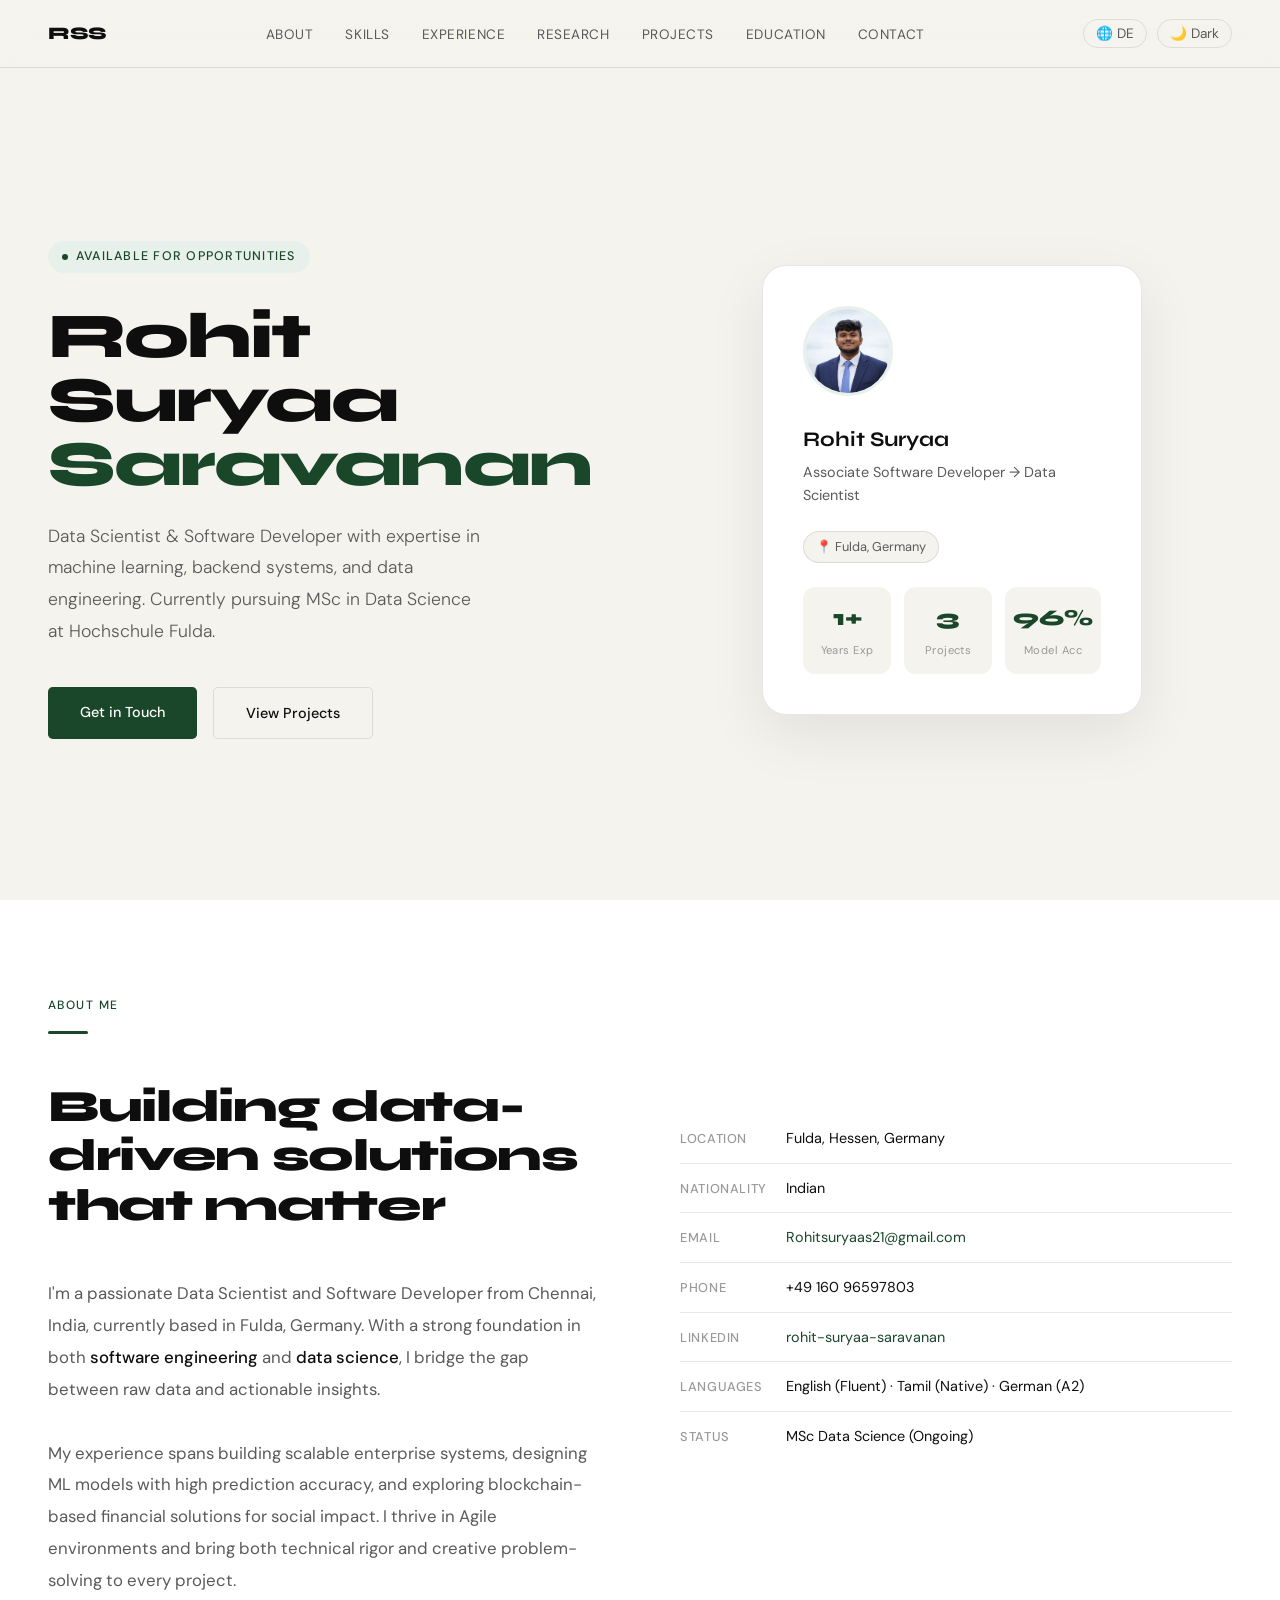
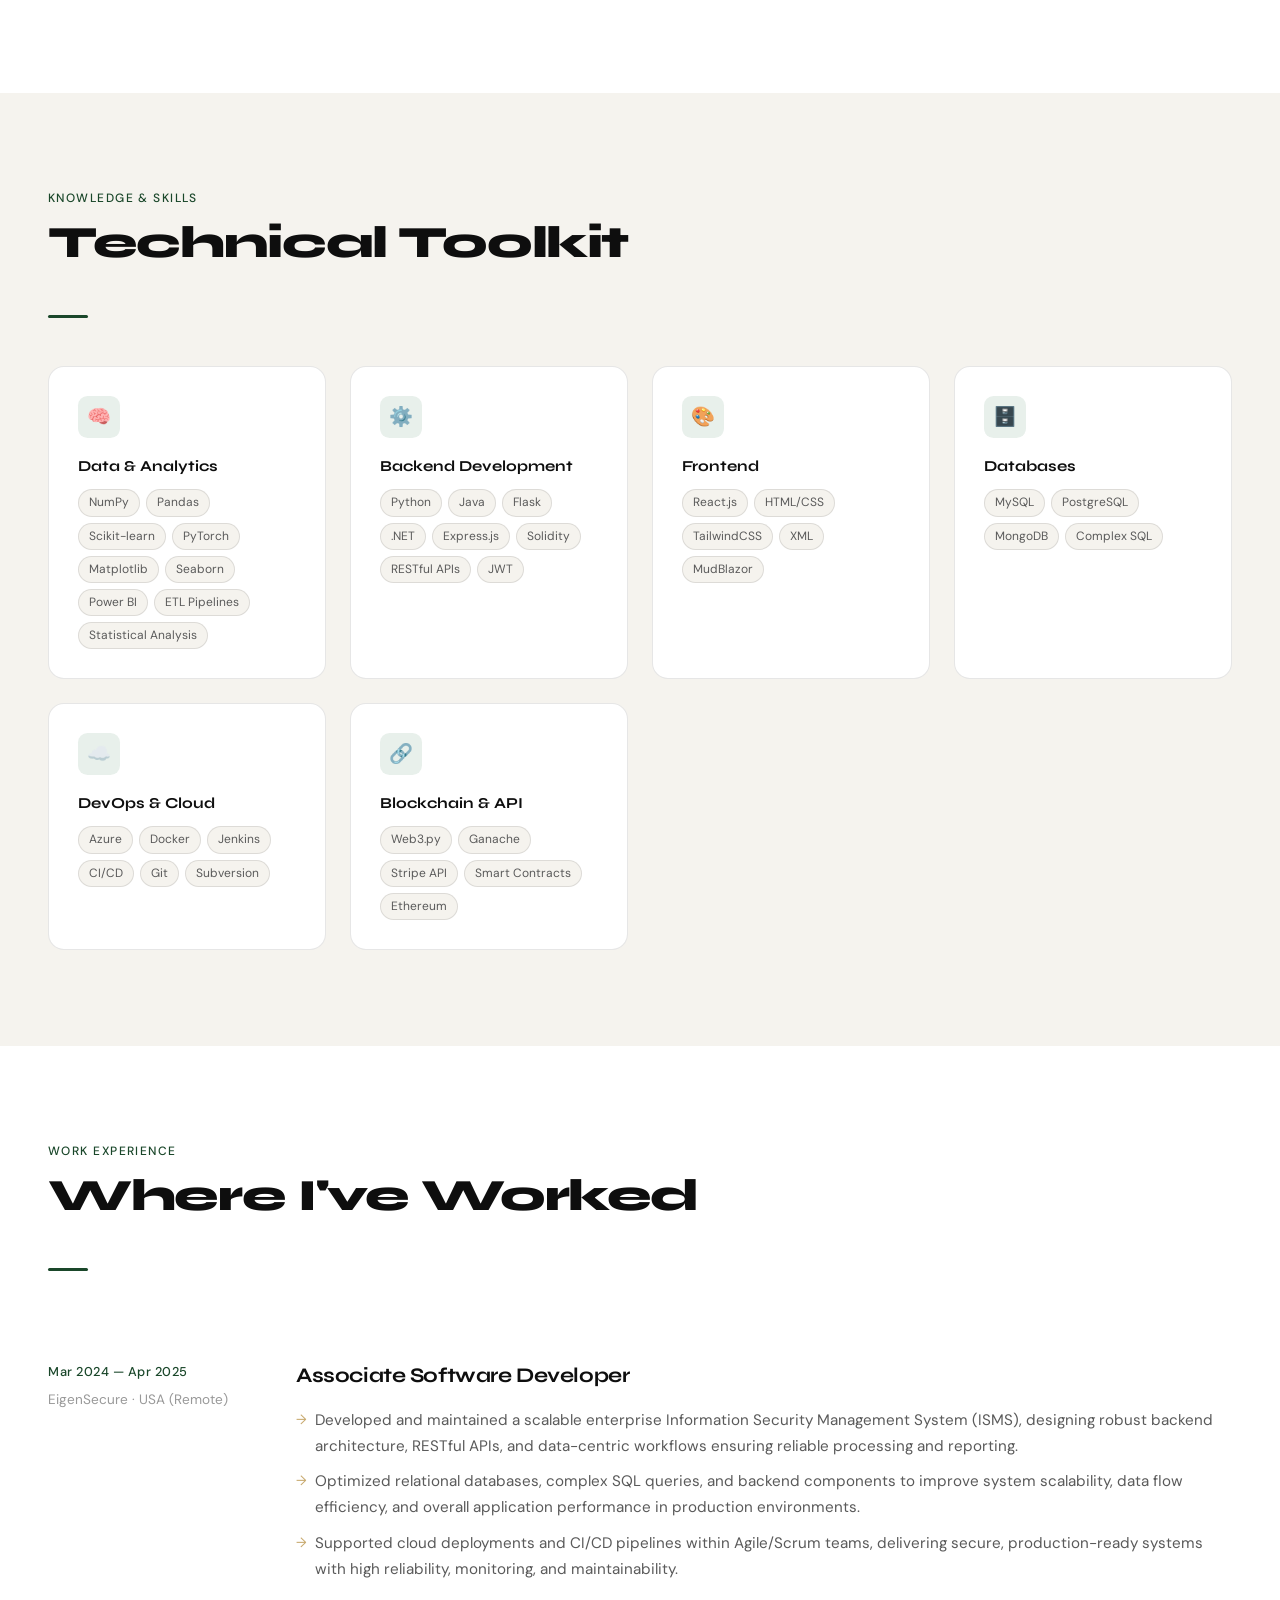
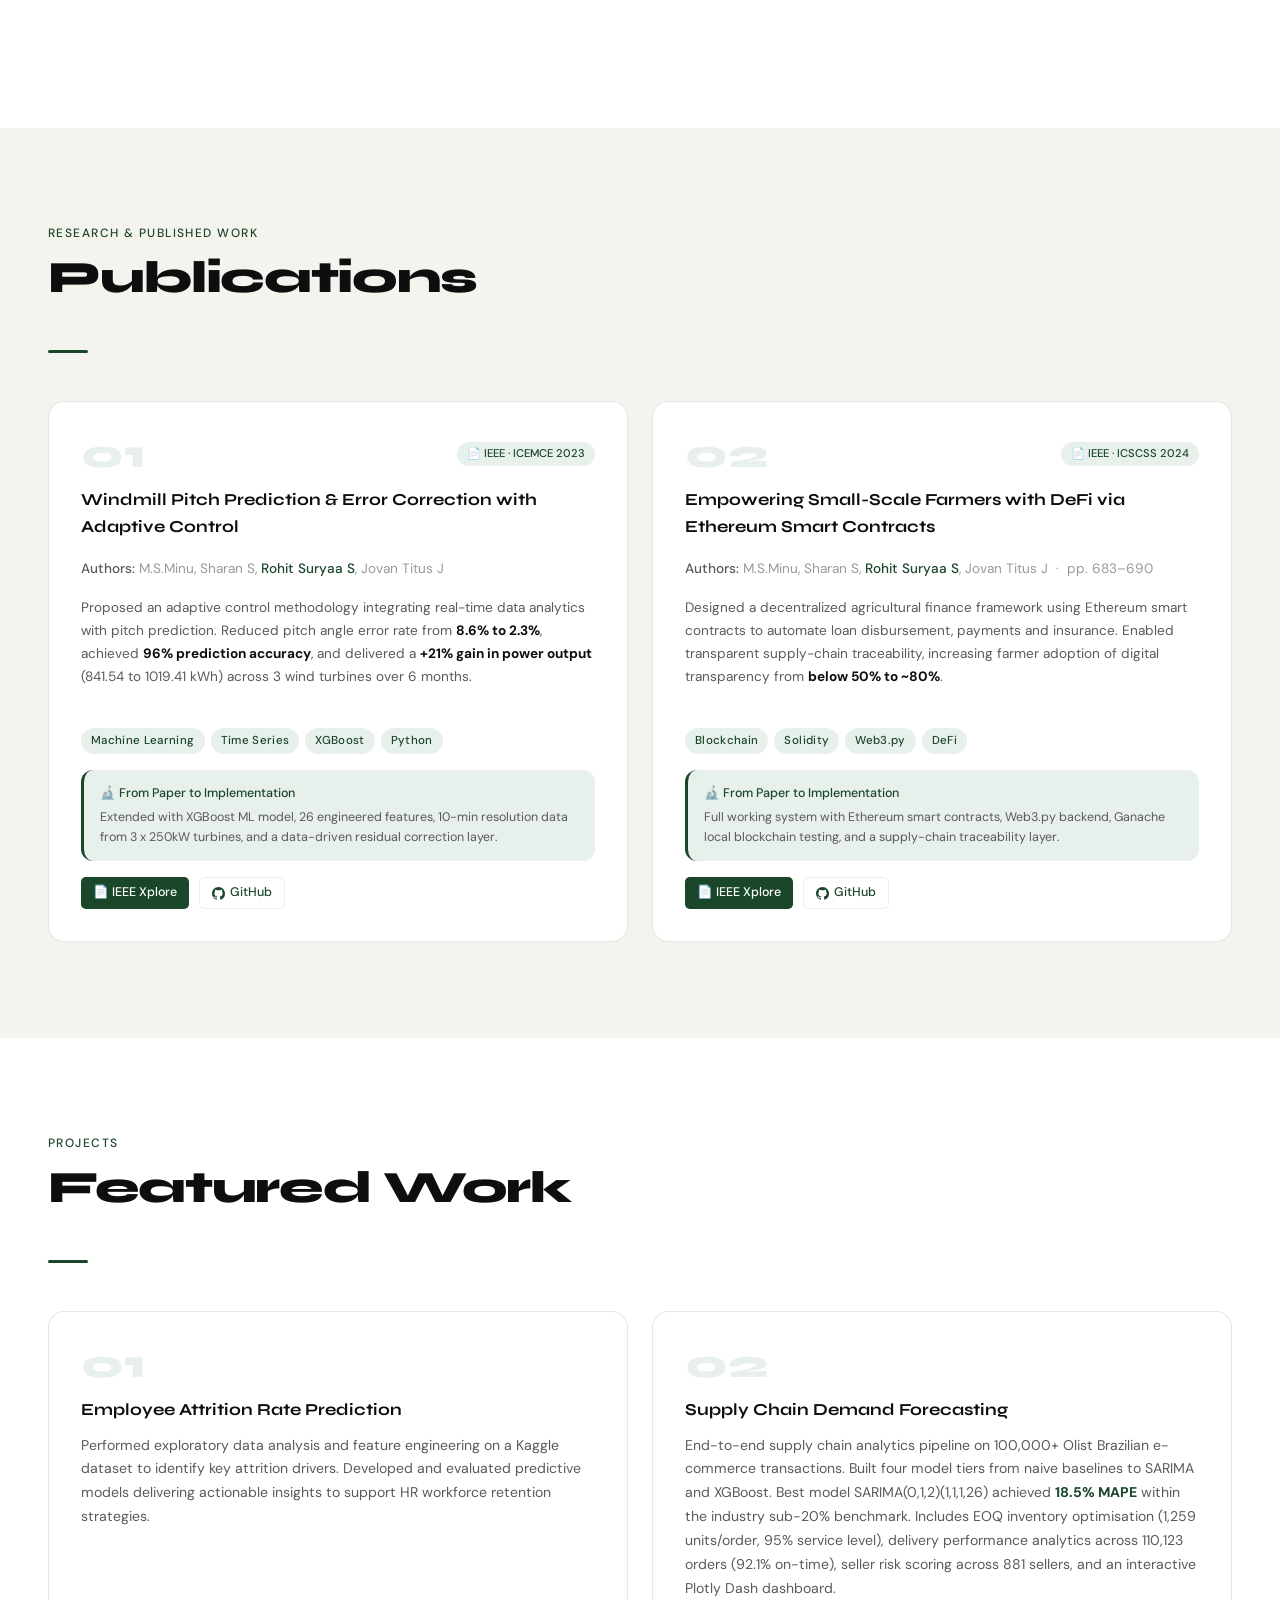
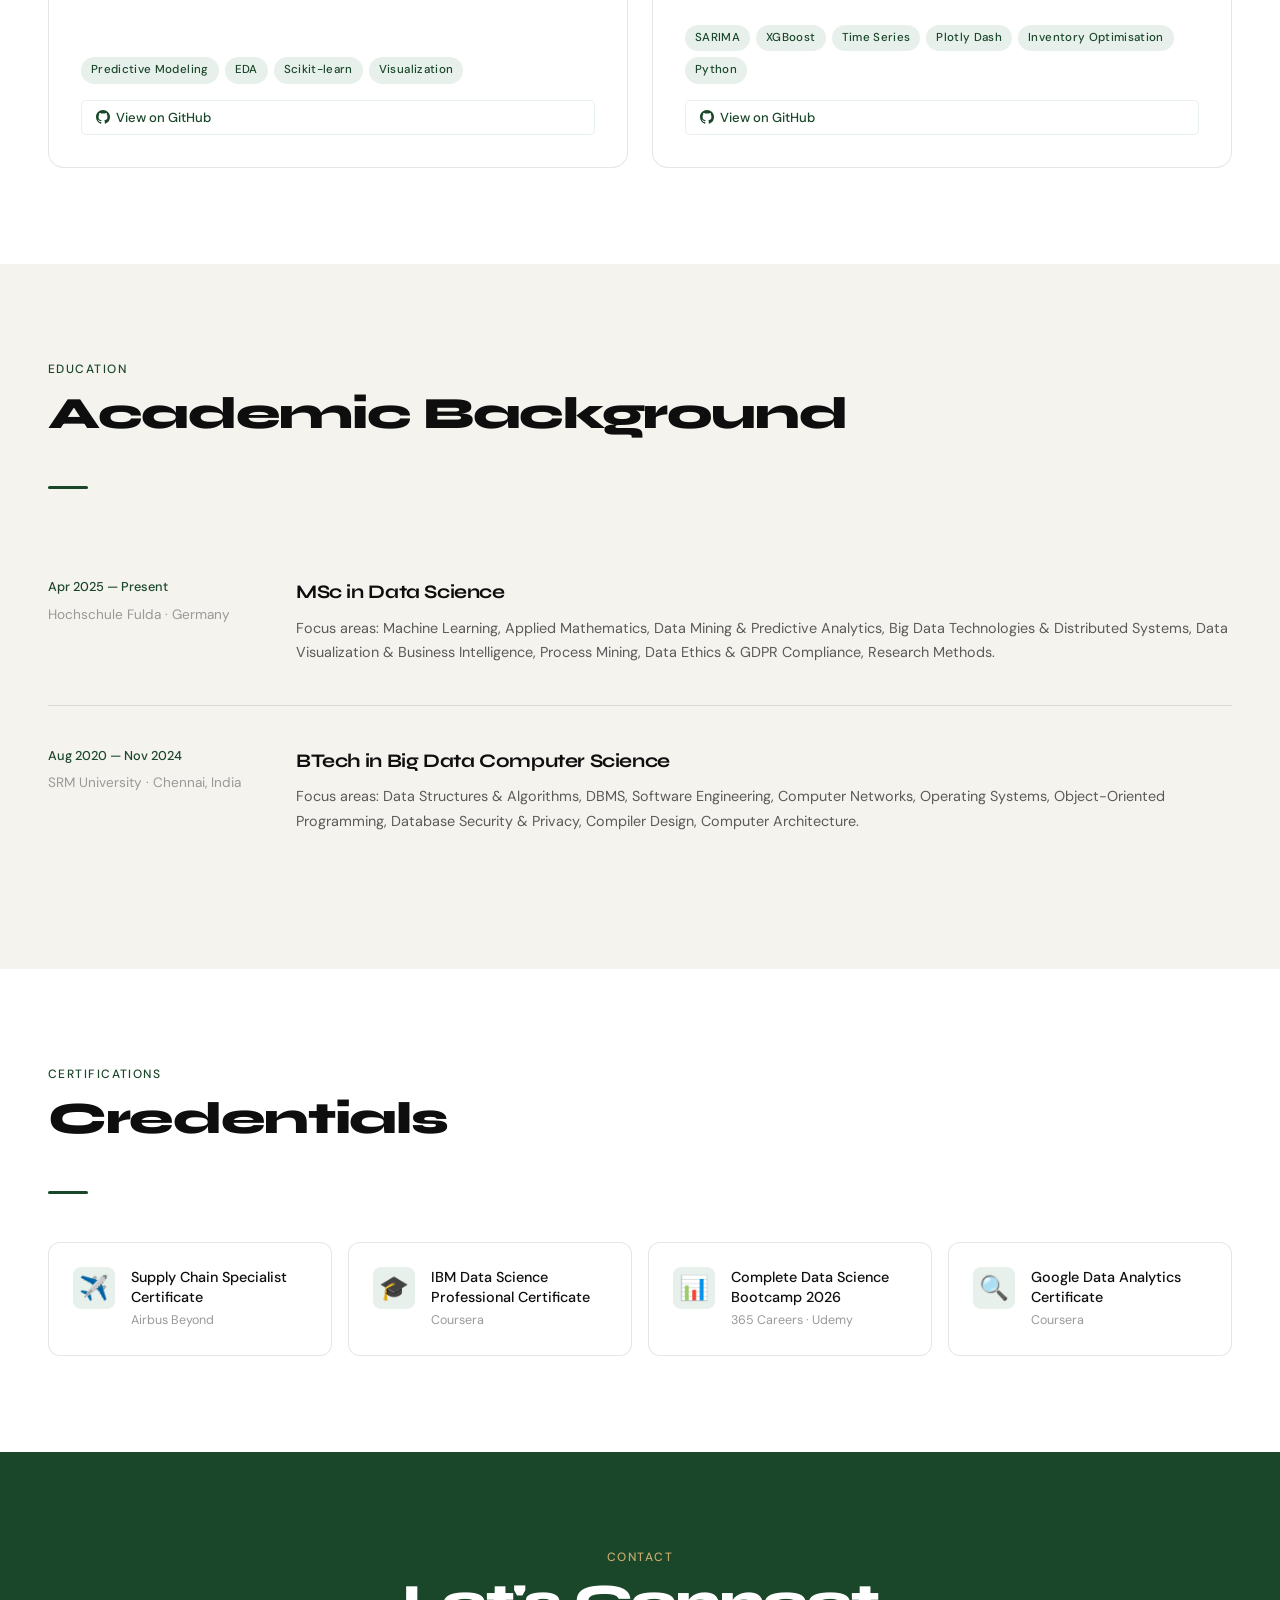
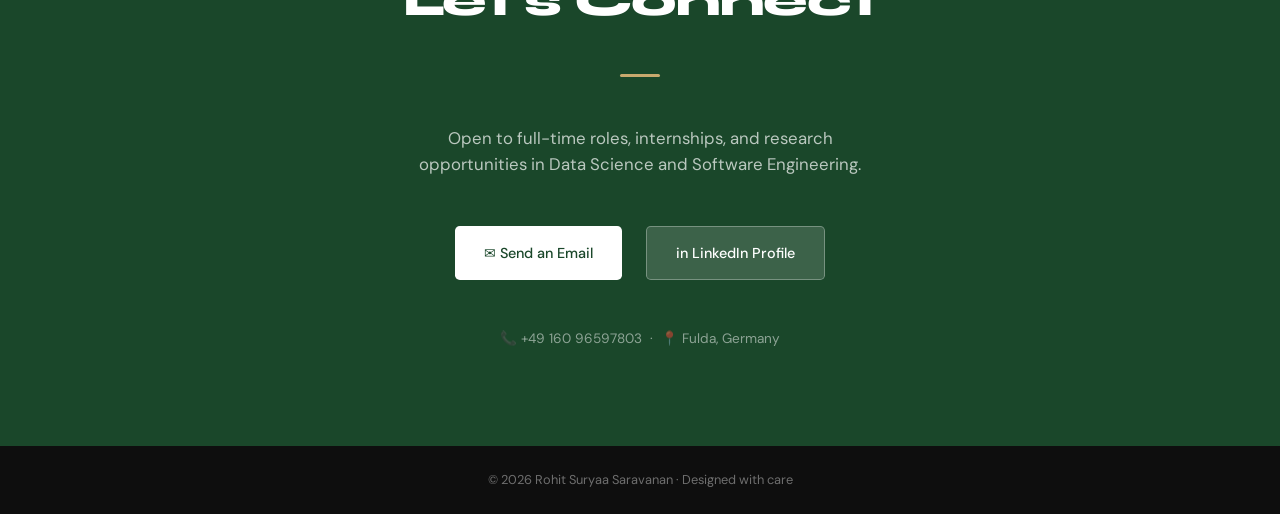
==== index.html @ c163b1db "Add language toggle and project updates" ====
<!DOCTYPE html>
<html lang="en">
<head>
<meta charset="UTF-8">
<meta name="viewport" content="width=device-width, initial-scale=1.0">
<title>Rohit Suryaa Saravanan — Data Scientist</title>
<link rel="icon" type="image/svg+xml" href="data:image/svg+xml,<svg xmlns='http://www.w3.org/2000/svg' viewBox='0 0 64 64'><rect width='64' height='64' rx='12' fill='%231a472a'/><text x='50%25' y='54%25' dominant-baseline='middle' text-anchor='middle' font-family='Georgia,serif' font-weight='700' font-size='22' fill='%23c8a96e'>RSS</text></svg>">
<link rel="preconnect" href="https://fonts.googleapis.com">
<link href="https://fonts.googleapis.com/css2?family=Syne:wght@400;700;800&family=DM+Sans:ital,wght@0,300;0,400;0,500;1,300&display=swap" rel="stylesheet">
<style>
  :root {
    --ink: #0e0e0e;
    --ink-soft: #5a5a5a;
    --ink-muted: #999;
    --bg: #f5f3ee;
    --bg-card: #ffffff;
    --accent: #1a472a;
    --accent-light: #e8f0eb;
    --accent2: #c8a96e;
    --border: rgba(14,14,14,0.1);
    --font-display: 'Syne', sans-serif;
    --font-body: 'DM Sans', sans-serif;
  }


  /* DARK MODE */
  [data-theme="dark"] {
    --ink: #f0ede8;
    --ink-soft: #b0ada8;
    --ink-muted: #6e6b67;
    --bg: #141412;
    --bg-card: #1e1c1a;
    --accent: #4a9e6b;
    --accent-light: #1a2e22;
    --accent2: #c8a96e;
    --border: rgba(240,237,232,0.1);
  }

  [data-theme="dark"] nav {
    background: rgba(20,20,18,0.92);
  }

  [data-theme="dark"] .hero-card {
    background: #1e1c1a;
    box-shadow: 0 20px 60px rgba(0,0,0,0.4);
  }

  [data-theme="dark"] .stat-box { background: #141412; }
  [data-theme="dark"] .skill-card { background: #1e1c1a; }
  [data-theme="dark"] .project-card { background: #1e1c1a; }
  [data-theme="dark"] .cert-card { background: #1e1c1a; }
  [data-theme="dark"] .edu-item { border-color: rgba(240,237,232,0.1); }
  [data-theme="dark"] .exp-item { border-color: rgba(240,237,232,0.1); }
  [data-theme="dark"] .info-list li { border-color: rgba(240,237,232,0.1); }

  /* Theme toggle button */
  .theme-toggle {
    background: none; border: 1.5px solid var(--border);
    border-radius: 2rem; padding: 5px 12px;
    cursor: pointer; font-size: 0.85rem;
    color: var(--ink-soft); display: flex; align-items: center; gap: 6px;
    transition: border-color 0.2s, color 0.2s;
    font-family: var(--font-body);
  }
  .theme-toggle:hover { border-color: var(--accent); color: var(--accent); }

  * { margin: 0; padding: 0; box-sizing: border-box; }
  section { transition: background 0.3s; }

  html { scroll-behavior: smooth; }

  body {
    font-family: var(--font-body);
    background: var(--bg);
    color: var(--ink);
    line-height: 1.6;
    overflow-x: hidden;
    transition: background 0.3s, color 0.3s;
  }

  /* NAV */
  nav {
    position: fixed; top: 0; left: 0; right: 0; z-index: 100;
    display: flex; align-items: center; justify-content: space-between;
    padding: 1.2rem 3rem;
    background: rgba(245,243,238,0.92); transition: background 0.3s;
    backdrop-filter: blur(12px);
    border-bottom: 1px solid var(--border);
  }
  .nav-logo {
    font-family: var(--font-display);
    font-weight: 800; font-size: 1.1rem;
    letter-spacing: -0.02em;
    color: var(--ink);
    text-decoration: none;
  }
  .nav-links { display: flex; gap: 2rem; list-style: none; }
  .nav-links a {
    font-size: 0.85rem; font-weight: 400;
    color: var(--ink-soft); text-decoration: none;
    letter-spacing: 0.04em; text-transform: uppercase;
    transition: color 0.2s;
  }
  .nav-links a:hover { color: var(--accent); }

  /* HERO */
  #hero {
    min-height: 100vh;
    display: grid;
    grid-template-columns: 1fr 1fr;
    padding: 0 3rem;
    align-items: center;
    gap: 4rem;
    padding-top: 80px;
  }
  .hero-text { max-width: 580px; }
  .hero-tag {
    display: inline-flex; align-items: center; gap: 8px;
    font-size: 0.78rem; letter-spacing: 0.1em; text-transform: uppercase;
    color: var(--accent); font-weight: 500;
    background: var(--accent-light);
    padding: 6px 14px; border-radius: 2rem;
    margin-bottom: 2rem;
  }
  .hero-tag::before { content: ''; width: 6px; height: 6px; border-radius: 50%; background: var(--accent); }
  h1 {
    font-family: var(--font-display);
    font-size: clamp(3rem, 5vw, 5rem);
    font-weight: 800;
    line-height: 1.0;
    letter-spacing: -0.03em;
    margin-bottom: 1.5rem;
  }
  h1 span { color: var(--accent); }
  .hero-sub {
    font-size: 1.1rem; font-weight: 300;
    color: var(--ink-soft); line-height: 1.8;
    max-width: 440px; margin-bottom: 2.5rem;
  }
  .hero-cta { display: flex; gap: 1rem; flex-wrap: wrap; }
  .btn-primary {
    background: var(--accent); color: #fff;
    padding: 0.85rem 2rem; border-radius: 0.3rem;
    font-family: var(--font-body); font-size: 0.9rem; font-weight: 500;
    text-decoration: none; border: none; cursor: pointer;
    transition: background 0.2s, transform 0.15s;
    display: inline-block;
  }
  .btn-primary:hover { background: #0f2d19; transform: translateY(-1px); }
  .btn-outline {
    background: transparent; color: var(--ink);
    padding: 0.85rem 2rem; border-radius: 0.3rem;
    font-family: var(--font-body); font-size: 0.9rem; font-weight: 500;
    text-decoration: none; border: 1.5px solid var(--border);
    cursor: pointer; transition: border-color 0.2s, transform 0.15s;
    display: inline-block;
  }
  .btn-outline:hover { border-color: var(--ink); transform: translateY(-1px); }

  .hero-visual {
    display: flex; justify-content: center; align-items: center;
    position: relative;
  }
  .hero-card {
    background: var(--bg-card);
    border: 1px solid var(--border);
    border-radius: 1.5rem;
    padding: 2.5rem;
    width: 100%; max-width: 380px;
    box-shadow: 0 20px 60px rgba(0,0,0,0.08);
    position: relative;
  }
  .avatar-ring {
    width: 90px; height: 90px; border-radius: 50%;
    background: linear-gradient(135deg, var(--accent), var(--accent2));
    display: flex; align-items: center; justify-content: center;
    font-family: var(--font-display); font-size: 2rem; font-weight: 800;
    color: #fff; margin-bottom: 1.2rem;
  }
  .hero-card h3 {
    font-family: var(--font-display); font-size: 1.3rem;
    font-weight: 700; margin-bottom: 0.3rem;
  }
  .hero-card p { font-size: 0.9rem; color: var(--ink-soft); margin-bottom: 1.5rem; }
  .stat-row {
    display: grid; grid-template-columns: repeat(3,1fr); gap: 0.8rem;
    margin-top: 1.5rem;
  }
  .stat-box {
    background: var(--bg); border-radius: 0.75rem;
    padding: 0.8rem 0.5rem; text-align: center;
  }
  .stat-num {
    font-family: var(--font-display); font-size: 1.4rem;
    font-weight: 800; color: var(--accent); display: block;
  }
  .stat-label { font-size: 0.7rem; color: var(--ink-muted); letter-spacing: 0.04em; }
  .location-badge {
    display: inline-flex; align-items: center; gap: 6px;
    font-size: 0.8rem; color: var(--ink-soft);
    background: var(--bg); padding: 5px 12px; border-radius: 2rem;
    border: 1px solid var(--border);
  }

  /* SECTION SHARED */
  section { padding: 6rem 3rem; }
  .section-label {
    font-size: 0.75rem; letter-spacing: 0.12em; text-transform: uppercase;
    color: var(--accent); font-weight: 500; margin-bottom: 0.6rem;
  }
  h2 {
    font-family: var(--font-display);
    font-size: clamp(2rem, 3.5vw, 3rem);
    font-weight: 800; letter-spacing: -0.03em;
    line-height: 1.1; margin-bottom: 3rem;
  }
  .divider { width: 40px; height: 3px; background: var(--accent); border-radius: 2px; margin: 1rem 0 3rem; }

  /* ABOUT */
  #about { background: var(--bg-card); }
  .about-grid { display: grid; grid-template-columns: 1fr 1fr; gap: 5rem; align-items: start; }
  .about-text { font-size: 1.05rem; line-height: 1.9; color: var(--ink-soft); }
  .about-text strong { color: var(--ink); font-weight: 500; }
  .info-list { list-style: none; margin-top: 2rem; }
  .info-list li {
    display: flex; gap: 1rem; padding: 0.8rem 0;
    border-bottom: 1px solid var(--border);
    font-size: 0.9rem;
  }
  .info-list li:last-child { border-bottom: none; }
  .info-key { font-weight: 500; min-width: 90px; color: var(--ink-muted); font-size: 0.8rem; text-transform: uppercase; letter-spacing: 0.05em; padding-top: 2px; }
  .info-val { color: var(--ink); }
  .info-val a { color: var(--accent); text-decoration: none; }
  .info-val a:hover { text-decoration: underline; }

  /* SKILLS */
  #skills { background: var(--bg); }
  .skills-grid { display: grid; grid-template-columns: repeat(auto-fit, minmax(240px,1fr)); gap: 1.5rem; }
  .skill-card {
    background: var(--bg-card); border: 1px solid var(--border);
    border-radius: 1rem; padding: 1.8rem;
    transition: transform 0.2s, box-shadow 0.2s;
  }
  .skill-card:hover { transform: translateY(-4px); box-shadow: 0 12px 40px rgba(0,0,0,0.08); }
  .skill-icon {
    width: 42px; height: 42px; border-radius: 0.6rem;
    background: var(--accent-light); display: flex; align-items: center;
    justify-content: center; margin-bottom: 1rem; font-size: 1.2rem;
  }
  .skill-card h4 {
    font-family: var(--font-display); font-size: 0.95rem;
    font-weight: 700; margin-bottom: 0.7rem; color: var(--ink);
  }
  .skill-tags { display: flex; flex-wrap: wrap; gap: 6px; }
  .tag {
    font-size: 0.75rem; padding: 3px 10px; border-radius: 2rem;
    background: var(--bg); border: 1px solid var(--border);
    color: var(--ink-soft); white-space: nowrap;
  }

  /* EXPERIENCE */
  #experience { background: var(--bg-card); }
  .exp-item {
    display: grid; grid-template-columns: 200px 1fr;
    gap: 3rem; padding: 2.5rem 0;
    border-bottom: 1px solid var(--border);
  }
  .exp-item:last-child { border-bottom: none; }
  .exp-meta { padding-top: 0.2rem; }
  .exp-date { font-size: 0.8rem; color: var(--accent); font-weight: 500; letter-spacing: 0.04em; margin-bottom: 0.4rem; }
  .exp-company { font-size: 0.85rem; color: var(--ink-muted); }
  .exp-content h3 {
    font-family: var(--font-display); font-size: 1.3rem;
    font-weight: 700; margin-bottom: 1rem; letter-spacing: -0.02em;
  }
  .exp-content ul { list-style: none; }
  .exp-content ul li {
    position: relative; padding-left: 1.2rem;
    font-size: 0.95rem; color: var(--ink-soft);
    line-height: 1.7; margin-bottom: 0.6rem;
  }
  .exp-content ul li::before {
    content: '→'; position: absolute; left: 0;
    color: var(--accent2); font-size: 0.85rem;
  }

  /* PROJECTS */
  #projects { background: var(--bg); }
  .projects-grid { display: grid; grid-template-columns: repeat(auto-fit, minmax(300px,1fr)); gap: 1.5rem; }
  .project-card {
    background: var(--bg-card); border: 1px solid var(--border);
    border-radius: 1rem; padding: 2rem;
    transition: transform 0.2s, box-shadow 0.2s;
    display: flex; flex-direction: column;
  }
  .project-card:hover { transform: translateY(-4px); box-shadow: 0 12px 40px rgba(0,0,0,0.08); }
  .project-num {
    font-family: var(--font-display); font-size: 2.5rem;
    font-weight: 800; color: var(--accent-light);
    line-height: 1; margin-bottom: 0.8rem;
  }
  .project-card h3 {
    font-family: var(--font-display); font-size: 1.05rem;
    font-weight: 700; margin-bottom: 0.6rem; color: var(--ink);
  }
  .project-card p { font-size: 0.88rem; color: var(--ink-soft); line-height: 1.7; flex: 1; }
  .project-foot { margin-top: 1.5rem; display: flex; flex-wrap: wrap; gap: 6px; }
  .project-tag {
    font-size: 0.72rem; padding: 4px 10px; border-radius: 2rem;
    background: var(--accent-light); color: var(--accent);
    font-weight: 500; letter-spacing: 0.03em;
  }

  /* EDUCATION */
  #education { background: var(--bg-card); }
  .edu-item {
    display: grid; grid-template-columns: 200px 1fr;
    gap: 3rem; padding: 2.5rem 0;
    border-bottom: 1px solid var(--border);
  }
  .edu-item:last-child { border-bottom: none; }
  .edu-date { font-size: 0.8rem; color: var(--accent); font-weight: 500; margin-bottom: 0.4rem; }
  .edu-institution { font-size: 0.85rem; color: var(--ink-muted); }
  .edu-content h3 {
    font-family: var(--font-display); font-size: 1.2rem;
    font-weight: 700; margin-bottom: 0.5rem; letter-spacing: -0.02em;
  }
  .edu-content p { font-size: 0.9rem; color: var(--ink-soft); line-height: 1.7; }

  /* CERTS */
  #certifications { background: var(--bg); }
  .cert-grid { display: grid; grid-template-columns: repeat(auto-fit, minmax(220px,1fr)); gap: 1rem; }
  .cert-card {
    background: var(--bg-card); border: 1px solid var(--border);
    border-radius: 0.75rem; padding: 1.5rem;
    display: flex; align-items: flex-start; gap: 1rem;
  }
  .cert-icon {
    font-size: 1.5rem; flex-shrink: 0;
    width: 42px; height: 42px; border-radius: 0.5rem;
    background: var(--accent-light); display: flex;
    align-items: center; justify-content: center;
  }
  .cert-card h4 { font-size: 0.9rem; font-weight: 500; color: var(--ink); line-height: 1.4; }
  .cert-card p { font-size: 0.78rem; color: var(--ink-muted); margin-top: 3px; }

  /* CONTACT */
  #contact {
    background: var(--accent);
    color: #fff; text-align: center;
  }
  #contact .section-label { color: var(--accent2); }
  #contact h2 { color: #fff; }
  #contact .divider { background: var(--accent2); }
  .contact-sub { font-size: 1.05rem; color: rgba(255,255,255,0.7); margin-bottom: 3rem; max-width: 480px; margin-left: auto; margin-right: auto; }
  .contact-links { display: flex; gap: 1.5rem; justify-content: center; flex-wrap: wrap; }
  .contact-link {
    display: inline-flex; align-items: center; gap: 8px;
    padding: 0.9rem 1.8rem; border-radius: 0.3rem;
    font-size: 0.9rem; font-weight: 500; text-decoration: none;
    transition: transform 0.15s, background 0.2s;
  }
  .contact-link:hover { transform: translateY(-2px); }
  .contact-link.email { background: #fff; color: var(--accent); }
  .contact-link.linkedin { background: rgba(255,255,255,0.15); color: #fff; border: 1px solid rgba(255,255,255,0.3); }
  .contact-info { margin-top: 3rem; font-size: 0.85rem; color: rgba(255,255,255,0.5); }

  /* FOOTER */
  footer {
    background: #0e0e0e; color: rgba(255,255,255,0.4);
    text-align: center; padding: 1.5rem;
    font-size: 0.8rem;
  }

  /* ANIMATIONS */
  @keyframes fadeUp {
    from { opacity: 0; transform: translateY(24px); }
    to { opacity: 1; transform: translateY(0); }
  }
  .hero-text > * { animation: fadeUp 0.6s ease both; }
  .hero-text > *:nth-child(1) { animation-delay: 0.1s; }
  .hero-text > *:nth-child(2) { animation-delay: 0.2s; }
  .hero-text > *:nth-child(3) { animation-delay: 0.3s; }
  .hero-text > *:nth-child(4) { animation-delay: 0.4s; }
  .hero-visual { animation: fadeUp 0.8s ease 0.5s both; }

  /* RESPONSIVE */
  @media (max-width: 900px) {
    nav { padding: 1rem 1.5rem; }
    .nav-links { display: none; }
    #hero { grid-template-columns: 1fr; padding: 6rem 1.5rem 3rem; gap: 3rem; }
    .hero-visual { order: -1; }
    section { padding: 4rem 1.5rem; }
    .about-grid { grid-template-columns: 1fr; gap: 2rem; }
    .exp-item, .edu-item { grid-template-columns: 1fr; gap: 0.5rem; }
    .exp-meta, .edu-meta { display: flex; gap: 1rem; align-items: center; }
  }
</style>
</head>
<body>

<nav>
  <a class="nav-logo" href="#hero">RSS</a>
  <ul class="nav-links">
    <li><a href="#about" data-en="About" data-de="Über mich">About</a></li>
    <li><a href="#skills" data-en="Skills" data-de="Fähigkeiten">Skills</a></li>
    <li><a href="#experience" data-en="Experience" data-de="Erfahrung">Experience</a></li>
    <li><a href="#research" data-en="Research" data-de="Forschung">Research</a></li>
    <li><a href="#projects" data-en="Projects" data-de="Projekte">Projects</a></li>
    <li><a href="#education" data-en="Education" data-de="Ausbildung">Education</a></li>
    <li><a href="#contact" data-en="Contact" data-de="Kontakt">Contact</a></li>
  </ul>
  <div style="display:flex; gap:0.6rem; align-items:center;">
    <button class="theme-toggle" onclick="toggleLang()" id="langBtn">🌐 DE</button>
    <button class="theme-toggle" onclick="toggleTheme()" id="themeBtn">🌙 Dark</button>
  </div>
</nav>

<!-- HERO -->
<section id="hero">
  <div class="hero-text">
    <div class="hero-tag" data-en="Available for opportunities" data-de="Offen für neue Möglichkeiten">Available for opportunities</div>
    <h1>Rohit<br>Suryaa<br><span>Saravanan</span></h1>
    <p class="hero-sub" data-en="Data Scientist &amp; Software Developer with expertise in machine learning, backend systems, and data engineering. Currently pursuing MSc in Data Science at Hochschule Fulda." data-de="Data Scientist &amp; Softwareentwickler mit Expertise in maschinellem Lernen, Backend-Systemen und Data Engineering. Derzeit Masterstudium Data Science an der Hochschule Fulda.">Data Scientist &amp; Software Developer with expertise in machine learning, backend systems, and data engineering. Currently pursuing MSc in Data Science at Hochschule Fulda.</p>
    <div class="hero-cta">
      <a href="#contact" class="btn-primary" data-en="Get in Touch" data-de="Kontakt aufnehmen">Get in Touch</a>
      <a href="#research" class="btn-outline" data-en="View Projects" data-de="Projekte ansehen">View Projects</a>
    </div>
  </div>

  <div class="hero-visual">
    <div class="hero-card">
      <img src="[data-uri]" alt="Rohit Suryaa Saravanan" style="width:90px;height:90px;border-radius:50%;object-fit:cover;object-position:center top;margin-bottom:1.2rem;border:3px solid var(--accent-light);">
      <h3>Rohit Suryaa</h3>
      <p data-en="Associate Software Developer → Data Scientist" data-de="Associate Software Developer → Data Scientist">Associate Software Developer → Data Scientist</p>
      <div class="location-badge">
        📍 Fulda, Germany
      </div>
      <div class="stat-row">
        <div class="stat-box">
          <span class="stat-num">1+</span>
          <span class="stat-label" data-en="Years Exp" data-de="Jahre Erf.">Years Exp</span>
        </div>
        <div class="stat-box">
          <span class="stat-num">3</span>
          <span class="stat-label" data-en="Projects" data-de="Projekte">Projects</span>
        </div>
        <div class="stat-box">
          <span class="stat-num">96%</span>
          <span class="stat-label" data-en="Model Acc" data-de="Modellgen.">Model Acc</span>
        </div>
      </div>
    </div>
  </div>
</section>

<!-- ABOUT -->
<section id="about" style="background: var(--bg-card);">
  <div class="section-label" data-en="About Me" data-de="Über mich">About Me</div>
  <div class="divider"></div>
  <div class="about-grid">
    <div>
      <h2 data-en="Building data-driven solutions that matter" data-de="Datengetriebene Lösungen, die zählen">Building data-driven solutions that matter</h2>
      <p class="about-text" id="aboutBio">
        I'm a passionate Data Scientist and Software Developer from Chennai, India, currently based in Fulda, Germany. With a strong foundation in both <strong>software engineering</strong> and <strong>data science</strong>, I bridge the gap between raw data and actionable insights.<br><br>
        My experience spans building scalable enterprise systems, designing ML models with high prediction accuracy, and exploring blockchain-based financial solutions for social impact. I thrive in Agile environments and bring both technical rigor and creative problem-solving to every project.
      </p>
    </div>
    <div>
      <ul class="info-list">
        <li><span class="info-key" data-en="Location" data-de="Standort">Location</span><span class="info-val" data-en="Fulda, Hessen, Germany" data-de="Fulda, Hessen, Deutschland">Fulda, Hessen, Germany</span></li>
        <li><span class="info-key" data-en="Nationality" data-de="Nationalität">Nationality</span><span class="info-val" data-en="Indian" data-de="Indisch">Indian</span></li>
        <li><span class="info-key" data-en="Email" data-de="E-Mail">Email</span><span class="info-val"><a href="mailto:Rohitsuryaas21@gmail.com">Rohitsuryaas21@gmail.com</a></span></li>
        <li><span class="info-key" data-en="Phone" data-de="Telefon">Phone</span><span class="info-val">+49 160 96597803</span></li>
        <li><span class="info-key" data-en="LinkedIn" data-de="LinkedIn">LinkedIn</span><span class="info-val"><a href="https://www.linkedin.com/in/rohit-suryaa-saravanan-197b33303/" target="_blank" rel="noopener noreferrer">rohit-suryaa-saravanan</a></span></li>
        <li><span class="info-key" data-en="Languages" data-de="Sprachen">Languages</span><span class="info-val" data-en="English (Fluent) · Tamil (Native) · German (A2)" data-de="Englisch (Fließend) · Tamil (Muttersprache) · Deutsch (A2)">English (Fluent) · Tamil (Native) · German (A2)</span></li>
        <li><span class="info-key" data-en="Status" data-de="Status">Status</span><span class="info-val" data-en="MSc Data Science (Ongoing)" data-de="M.Sc. Data Science (laufend)">MSc Data Science (Ongoing)</span></li>
      </ul>
    </div>
  </div>
</section>

<!-- SKILLS -->
<section id="skills" style="background: var(--bg);">
  <div class="section-label" data-en="Knowledge &amp; Skills" data-de="Kenntnisse &amp; Fähigkeiten">Knowledge &amp; Skills</div>
  <h2 data-en="Technical Toolkit" data-de="Technisches Repertoire">Technical Toolkit</h2>
  <div class="divider"></div>
  <div class="skills-grid">
    <div class="skill-card">
      <div class="skill-icon">🧠</div>
      <h4 data-en="Data &amp; Analytics" data-de="Daten &amp; Analytik">Data &amp; Analytics</h4>
      <div class="skill-tags">
        <span class="tag">NumPy</span><span class="tag">Pandas</span><span class="tag">Scikit-learn</span>
        <span class="tag">PyTorch</span><span class="tag">Matplotlib</span><span class="tag">Seaborn</span>
        <span class="tag">Power BI</span><span class="tag">ETL Pipelines</span><span class="tag">Statistical Analysis</span>
      </div>
    </div>
    <div class="skill-card">
      <div class="skill-icon">⚙️</div>
      <h4 data-en="Backend Development" data-de="Backend-Entwicklung">Backend Development</h4>
      <div class="skill-tags">
        <span class="tag">Python</span><span class="tag">Java</span><span class="tag">Flask</span>
        <span class="tag">.NET</span><span class="tag">Express.js</span><span class="tag">Solidity</span>
        <span class="tag">RESTful APIs</span><span class="tag">JWT</span>
      </div>
    </div>
    <div class="skill-card">
      <div class="skill-icon">🎨</div>
      <h4 data-en="Frontend" data-de="Frontend">Frontend</h4>
      <div class="skill-tags">
        <span class="tag">React.js</span><span class="tag">HTML/CSS</span><span class="tag">TailwindCSS</span>
        <span class="tag">XML</span><span class="tag">MudBlazor</span>
      </div>
    </div>
    <div class="skill-card">
      <div class="skill-icon">🗄️</div>
      <h4 data-en="Databases" data-de="Datenbanken">Databases</h4>
      <div class="skill-tags">
        <span class="tag">MySQL</span><span class="tag">PostgreSQL</span><span class="tag">MongoDB</span>
        <span class="tag">Complex SQL</span>
      </div>
    </div>
    <div class="skill-card">
      <div class="skill-icon">☁️</div>
      <h4 data-en="DevOps &amp; Cloud" data-de="DevOps &amp; Cloud">DevOps &amp; Cloud</h4>
      <div class="skill-tags">
        <span class="tag">Azure</span><span class="tag">Docker</span><span class="tag">Jenkins</span>
        <span class="tag">CI/CD</span><span class="tag">Git</span><span class="tag">Subversion</span>
      </div>
    </div>
    <div class="skill-card">
      <div class="skill-icon">🔗</div>
      <h4 data-en="Blockchain &amp; API" data-de="Blockchain &amp; API">Blockchain &amp; API</h4>
      <div class="skill-tags">
        <span class="tag">Web3.py</span><span class="tag">Ganache</span><span class="tag">Stripe API</span>
        <span class="tag">Smart Contracts</span><span class="tag">Ethereum</span>
      </div>
    </div>
  </div>
</section>

<!-- EXPERIENCE -->
<section id="experience" style="background: var(--bg-card);">
  <div class="section-label" data-en="Work Experience" data-de="Berufserfahrung">Work Experience</div>
  <h2 data-en="Where I've Worked" data-de="Wo ich gearbeitet habe">Where I've Worked</h2>
  <div class="divider"></div>

  <div class="exp-item">
    <div class="exp-meta">
      <div class="exp-date">Mar 2024 — Apr 2025</div>
      <div class="exp-company">EigenSecure · USA (Remote)</div>
    </div>
    <div class="exp-content">
      <h3 data-en="Associate Software Developer" data-de="Associate Software Developer">Associate Software Developer</h3>
      <ul>
        <li data-en="Developed and maintained a scalable enterprise Information Security Management System (ISMS), designing robust backend architecture, RESTful APIs, and data-centric workflows ensuring reliable processing and reporting." data-de="Entwicklung und Wartung eines skalierbaren Information Security Management Systems (ISMS) mit robuster Backend-Architektur, RESTful-APIs und datenzentrierten Workflows für zuverlässige Verarbeitung und Berichterstattung.">Developed and maintained a scalable enterprise Information Security Management System (ISMS), designing robust backend architecture, RESTful APIs, and data-centric workflows ensuring reliable processing and reporting.</li>
        <li data-en="Optimized relational databases, complex SQL queries, and backend components to improve system scalability, data flow efficiency, and overall application performance in production environments." data-de="Optimierung relationaler Datenbanken, komplexer SQL-Abfragen und Backend-Komponenten zur Verbesserung der Systemskalierbarkeit, Datenflusseffizienz und Anwendungsleistung in Produktionsumgebungen.">Optimized relational databases, complex SQL queries, and backend components to improve system scalability, data flow efficiency, and overall application performance in production environments.</li>
        <li data-en="Supported cloud deployments and CI/CD pipelines within Agile/Scrum teams, delivering secure, production-ready systems with high reliability, monitoring, and maintainability." data-de="Unterstützung von Cloud-Deployments und CI/CD-Pipelines in Agile/Scrum-Teams, mit sicheren, produktionsreifen Systemen mit hoher Zuverlässigkeit, Monitoring und Wartbarkeit.">Supported cloud deployments and CI/CD pipelines within Agile/Scrum teams, delivering secure, production-ready systems with high reliability, monitoring, and maintainability.</li>
      </ul>
    </div>
  </div>
</section>

<!-- RESEARCH -->
<section id="research" style="background: var(--bg);">
  <div class="section-label" data-en="Research &amp; Published Work" data-de="Forschung &amp; Publikationen">Research &amp; Published Work</div>
  <h2 data-en="Publications" data-de="Publikationen">Publications</h2>
  <div class="divider"></div>
  <div class="projects-grid">

    <!-- Paper 1: Windmill -->
    <div class="project-card">
      <div style="display:flex; justify-content:space-between; align-items:center; margin-bottom:0.8rem;">
        <div class="project-num" style="margin-bottom:0;">01</div>
        <span style="font-size:0.7rem; background:var(--accent-light); color:var(--accent); padding:3px 10px; border-radius:2rem; font-weight:500;">📄 IEEE · ICEMCE 2023</span>
      </div>
      <h3>Windmill Pitch Prediction & Error Correction with Adaptive Control</h3>
      <p style="font-size:0.85rem; color:var(--ink-muted); margin:0.4rem 0 0.2rem;"><strong style="color:var(--ink-soft); font-weight:500;">Authors:</strong> M.S.Minu, Sharan S, <strong style="color:var(--accent); font-weight:500;">Rohit Suryaa S</strong>, Jovan Titus J</p>
      <p id="desc-windmill" style="font-size:0.85rem; color:var(--ink-soft); line-height:1.7; margin:0.8rem 0 1rem;">Proposed an adaptive control methodology integrating real-time data analytics with pitch prediction. Reduced pitch angle error rate from <strong style="color:var(--ink);">8.6% to 2.3%</strong>, achieved <strong style="color:var(--ink);">96% prediction accuracy</strong>, and delivered a <strong style="color:var(--ink);">+21% gain in power output</strong> (841.54 to 1019.41 kWh) across 3 wind turbines over 6 months.</p>
      <div class="project-foot">
        <span class="project-tag">Machine Learning</span>
        <span class="project-tag">Time Series</span>
        <span class="project-tag">XGBoost</span>
        <span class="project-tag">Python</span>
      </div>
      <div style="margin-top:1rem; padding:0.8rem 1rem; background:var(--accent-light); border-radius:0.75rem; border-left:3px solid var(--accent);">
        <p class="impl-label" style="font-size:0.78rem; color:var(--accent); font-weight:500; margin-bottom:0.25rem;">🔬 From Paper to Implementation</p>
        <p id="impl-windmill" style="font-size:0.78rem; color:var(--ink-soft); line-height:1.6;">Extended with XGBoost ML model, 26 engineered features, 10-min resolution data from 3 x 250kW turbines, and a data-driven residual correction layer.</p>
      </div>
      <div style="display:flex; gap:0.6rem; margin-top:1rem; flex-wrap:wrap;">
        <a href="https://doi.org/10.1109/ICEMCE57940.2023.10433983" target="_blank" rel="noopener noreferrer" style="display:inline-flex;align-items:center;gap:5px;font-size:0.78rem;font-weight:500;color:#fff;background:var(--accent);text-decoration:none;padding:6px 12px;border-radius:0.3rem;transition:background 0.2s;" onmouseover="this.style.background='#0f2d19'" onmouseout="this.style.background='var(--accent)'">📄 IEEE Xplore</a>
        <a href="https://github.com/srohitsuryaa21/windmill-pitch-prediction" target="_blank" rel="noopener noreferrer" style="display:inline-flex;align-items:center;gap:5px;font-size:0.78rem;font-weight:500;color:var(--accent);text-decoration:none;border:1.5px solid var(--accent-light);padding:5px 12px;border-radius:0.3rem;transition:background 0.2s;" onmouseover="this.style.background='var(--accent-light)'" onmouseout="this.style.background='transparent'"><svg width="13" height="13" viewBox="0 0 24 24" fill="currentColor"><path d="M12 0C5.37 0 0 5.37 0 12c0 5.31 3.435 9.795 8.205 11.385.6.105.825-.255.825-.57 0-.285-.015-1.23-.015-2.235-3.015.555-3.795-.735-4.035-1.41-.135-.345-.72-1.41-1.23-1.695-.42-.225-1.02-.78-.015-.795.945-.015 1.62.87 1.845 1.23 1.08 1.815 2.805 1.305 3.495.99.105-.78.42-1.305.765-1.605-2.67-.3-5.46-1.335-5.46-5.925 0-1.305.465-2.385 1.23-3.225-.12-.3-.54-1.53.12-3.18 0 0 1.005-.315 3.3 1.23.96-.27 1.98-.405 3-.405s2.04.135 3 .405c2.295-1.56 3.3-1.23 3.3-1.23.66 1.65.24 2.88.12 3.18.765.84 1.23 1.905 1.23 3.225 0 4.605-2.805 5.625-5.475 5.925.435.375.81 1.095.81 2.22 0 1.605-.015 2.895-.015 3.3 0 .315.225.69.825.57A12.02 12.02 0 0 0 24 12c0-6.63-5.37-12-12-12z"/></svg> GitHub</a>
      </div>
    </div>

    <!-- Paper 2: DeFi -->
    <div class="project-card">
      <div style="display:flex; justify-content:space-between; align-items:center; margin-bottom:0.8rem;">
        <div class="project-num" style="margin-bottom:0;">02</div>
        <span style="font-size:0.7rem; background:var(--accent-light); color:var(--accent); padding:3px 10px; border-radius:2rem; font-weight:500;">📄 IEEE · ICSCSS 2024</span>
      </div>
      <h3>Empowering Small-Scale Farmers with DeFi via Ethereum Smart Contracts</h3>
      <p style="font-size:0.85rem; color:var(--ink-muted); margin:0.4rem 0 0.2rem;"><strong style="color:var(--ink-soft); font-weight:500;">Authors:</strong> M.S.Minu, Sharan S, <strong style="color:var(--accent); font-weight:500;">Rohit Suryaa S</strong>, Jovan Titus J &nbsp;·&nbsp; pp. 683–690</p>
      <p id="desc-defi" style="font-size:0.85rem; color:var(--ink-soft); line-height:1.7; margin:0.8rem 0 1rem;">Designed a decentralized agricultural finance framework using Ethereum smart contracts to automate loan disbursement, payments and insurance. Enabled transparent supply-chain traceability, increasing farmer adoption of digital transparency from <strong style="color:var(--ink);">below 50% to ~80%</strong>.</p>
      <div class="project-foot">
        <span class="project-tag">Blockchain</span>
        <span class="project-tag">Solidity</span>
        <span class="project-tag">Web3.py</span>
        <span class="project-tag">DeFi</span>
      </div>
      <div style="margin-top:1rem; padding:0.8rem 1rem; background:var(--accent-light); border-radius:0.75rem; border-left:3px solid var(--accent);">
        <p class="impl-label" style="font-size:0.78rem; color:var(--accent); font-weight:500; margin-bottom:0.25rem;">🔬 From Paper to Implementation</p>
        <p id="impl-defi" style="font-size:0.78rem; color:var(--ink-soft); line-height:1.6;">Full working system with Ethereum smart contracts, Web3.py backend, Ganache local blockchain testing, and a supply-chain traceability layer.</p>
      </div>
      <div style="display:flex; gap:0.6rem; margin-top:1rem; flex-wrap:wrap;">
        <a href="https://doi.org/10.1109/ICSCSS60660.2024.10625462" target="_blank" rel="noopener noreferrer" style="display:inline-flex;align-items:center;gap:5px;font-size:0.78rem;font-weight:500;color:#fff;background:var(--accent);text-decoration:none;padding:6px 12px;border-radius:0.3rem;transition:background 0.2s;" onmouseover="this.style.background='#0f2d19'" onmouseout="this.style.background='var(--accent)'">📄 IEEE Xplore</a>
        <a href="https://github.com/srohitsuryaa21/defi_Farmer_Platform" target="_blank" rel="noopener noreferrer" style="display:inline-flex;align-items:center;gap:5px;font-size:0.78rem;font-weight:500;color:var(--accent);text-decoration:none;border:1.5px solid var(--accent-light);padding:5px 12px;border-radius:0.3rem;transition:background 0.2s;" onmouseover="this.style.background='var(--accent-light)'" onmouseout="this.style.background='transparent'"><svg width="13" height="13" viewBox="0 0 24 24" fill="currentColor"><path d="M12 0C5.37 0 0 5.37 0 12c0 5.31 3.435 9.795 8.205 11.385.6.105.825-.255.825-.57 0-.285-.015-1.23-.015-2.235-3.015.555-3.795-.735-4.035-1.41-.135-.345-.72-1.41-1.23-1.695-.42-.225-1.02-.78-.015-.795.945-.015 1.62.87 1.845 1.23 1.08 1.815 2.805 1.305 3.495.99.105-.78.42-1.305.765-1.605-2.67-.3-5.46-1.335-5.46-5.925 0-1.305.465-2.385 1.23-3.225-.12-.3-.54-1.53.12-3.18 0 0 1.005-.315 3.3 1.23.96-.27 1.98-.405 3-.405s2.04.135 3 .405c2.295-1.56 3.3-1.23 3.3-1.23.66 1.65.24 2.88.12 3.18.765.84 1.23 1.905 1.23 3.225 0 4.605-2.805 5.625-5.475 5.925.435.375.81 1.095.81 2.22 0 1.605-.015 2.895-.015 3.3 0 .315.225.69.825.57A12.02 12.02 0 0 0 24 12c0-6.63-5.37-12-12-12z"/></svg> GitHub</a>
      </div>
    </div>

  </div>
</section>

<!-- PROJECTS -->
<section id="projects" style="background: var(--bg-card);">
  <div class="section-label" data-en="Projects" data-de="Projekte">Projects</div>
  <h2 data-en="Featured Work" data-de="Ausgewählte Arbeiten">Featured Work</h2>
  <div class="divider"></div>
  <div class="projects-grid">
    <div class="project-card">
      <div class="project-num">01</div>
      <h3>Employee Attrition Rate Prediction</h3>
      <p id="desc-attrition">Performed exploratory data analysis and feature engineering on a Kaggle dataset to identify key attrition drivers. Developed and evaluated predictive models delivering actionable insights to support HR workforce retention strategies.</p>
      <div class="project-foot">
        <span class="project-tag">Predictive Modeling</span>
        <span class="project-tag">EDA</span>
        <span class="project-tag">Scikit-learn</span>
        <span class="project-tag">Visualization</span>
      </div>
      <a href="https://github.com/srohitsuryaa21/employee-attrition-prediction" target="_blank" rel="noopener noreferrer" style="display:inline-flex;align-items:center;gap:6px;margin-top:1rem;font-size:0.82rem;font-weight:500;color:var(--accent);text-decoration:none;border:1.5px solid var(--accent-light);padding:6px 14px;border-radius:0.3rem;transition:background 0.2s;" onmouseover="this.style.background='var(--accent-light)'" onmouseout="this.style.background='transparent'">
        <svg width="14" height="14" viewBox="0 0 24 24" fill="currentColor"><path d="M12 0C5.37 0 0 5.37 0 12c0 5.31 3.435 9.795 8.205 11.385.6.105.825-.255.825-.57 0-.285-.015-1.23-.015-2.235-3.015.555-3.795-.735-4.035-1.41-.135-.345-.72-1.41-1.23-1.695-.42-.225-1.02-.78-.015-.795.945-.015 1.62.87 1.845 1.23 1.08 1.815 2.805 1.305 3.495.99.105-.78.42-1.305.765-1.605-2.67-.3-5.46-1.335-5.46-5.925 0-1.305.465-2.385 1.23-3.225-.12-.3-.54-1.53.12-3.18 0 0 1.005-.315 3.3 1.23.96-.27 1.98-.405 3-.405s2.04.135 3 .405c2.295-1.56 3.3-1.23 3.3-1.23.66 1.65.24 2.88.12 3.18.765.84 1.23 1.905 1.23 3.225 0 4.605-2.805 5.625-5.475 5.925.435.375.81 1.095.81 2.22 0 1.605-.015 2.895-.015 3.3 0 .315.225.69.825.57A12.02 12.02 0 0 0 24 12c0-6.63-5.37-12-12-12z"/></svg>
        View on GitHub
      </a>
    </div>

    <div class="project-card">
      <div class="project-num">02</div>
      <h3>Supply Chain Demand Forecasting</h3>
      <p id="desc-supply">End-to-end supply chain analytics pipeline on 100,000+ Olist Brazilian e-commerce transactions. Built four model tiers from naive baselines to SARIMA and XGBoost. Best model SARIMA(0,1,2)(1,1,1,26) achieved <strong style="color:var(--accent);">18.5% MAPE</strong> within the industry sub-20% benchmark. Includes EOQ inventory optimisation (1,259 units/order, 95% service level), delivery performance analytics across 110,123 orders (92.1% on-time), seller risk scoring across 881 sellers, and an interactive Plotly Dash dashboard.</p>
      <div class="project-foot">
        <span class="project-tag">SARIMA</span>
        <span class="project-tag">XGBoost</span>
        <span class="project-tag">Time Series</span>
        <span class="project-tag">Plotly Dash</span>
        <span class="project-tag">Inventory Optimisation</span>
        <span class="project-tag">Python</span>
      </div>
      <a href="https://github.com/srohitsuryaa21/supply-chain-forecasting" target="_blank" rel="noopener noreferrer" style="display:inline-flex;align-items:center;gap:6px;margin-top:1rem;font-size:0.82rem;font-weight:500;color:var(--accent);text-decoration:none;border:1.5px solid var(--accent-light);padding:6px 14px;border-radius:0.3rem;transition:background 0.2s;" onmouseover="this.style.background='var(--accent-light)'" onmouseout="this.style.background='transparent'">
        <svg width="14" height="14" viewBox="0 0 24 24" fill="currentColor"><path d="M12 0C5.37 0 0 5.37 0 12c0 5.31 3.435 9.795 8.205 11.385.6.105.825-.255.825-.57 0-.285-.015-1.23-.015-2.235-3.015.555-3.795-.735-4.035-1.41-.135-.345-.72-1.41-1.23-1.695-.42-.225-1.02-.78-.015-.795.945-.015 1.62.87 1.845 1.23 1.08 1.815 2.805 1.305 3.495.99.105-.78.42-1.305.765-1.605-2.67-.3-5.46-1.335-5.46-5.925 0-1.305.465-2.385 1.23-3.225-.12-.3-.54-1.53.12-3.18 0 0 1.005-.315 3.3 1.23.96-.27 1.98-.405 3-.405s2.04.135 3 .405c2.295-1.56 3.3-1.23 3.3-1.23.66 1.65.24 2.88.12 3.18.765.84 1.23 1.905 1.23 3.225 0 4.605-2.805 5.625-5.475 5.925.435.375.81 1.095.81 2.22 0 1.605-.015 2.895-.015 3.3 0 .315.225.69.825.57A12.02 12.02 0 0 0 24 12c0-6.63-5.37-12-12-12z"/></svg>
        View on GitHub
      </a>
    </div>
  </div>
</section>

<!-- EDUCATION -->
<section id="education" style="background: var(--bg);">
  <div class="section-label" data-en="Education" data-de="Ausbildung">Education</div>
  <h2 data-en="Academic Background" data-de="Akademischer Werdegang">Academic Background</h2>
  <div class="divider"></div>

  <div class="edu-item">
    <div class="edu-meta">
      <div class="edu-date">Apr 2025 — Present</div>
      <div class="edu-institution">Hochschule Fulda · Germany</div>
    </div>
    <div class="edu-content">
      <h3 data-en="MSc in Data Science" data-de="M.Sc. Data Science">MSc in Data Science</h3>
      <p data-en="Focus areas: Machine Learning, Applied Mathematics, Data Mining &amp; Predictive Analytics, Big Data Technologies &amp; Distributed Systems, Data Visualization &amp; Business Intelligence, Process Mining, Data Ethics &amp; GDPR Compliance, Research Methods." data-de="Schwerpunkte: Maschinelles Lernen, Angewandte Mathematik, Data Mining &amp; Predictive Analytics, Big-Data-Technologien &amp; Verteilte Systeme, Datenvisualisierung &amp; Business Intelligence, Process Mining, Datenethik &amp; DSGVO-Konformität, Forschungsmethoden.">Focus areas: Machine Learning, Applied Mathematics, Data Mining &amp; Predictive Analytics, Big Data Technologies &amp; Distributed Systems, Data Visualization &amp; Business Intelligence, Process Mining, Data Ethics &amp; GDPR Compliance, Research Methods.</p>
    </div>
  </div>

  <div class="edu-item">
    <div class="edu-meta">
      <div class="edu-date">Aug 2020 — Nov 2024</div>
      <div class="edu-institution">SRM University · Chennai, India</div>
    </div>
    <div class="edu-content">
      <h3 data-en="BTech in Big Data Computer Science" data-de="B.Tech. Big Data Informatik">BTech in Big Data Computer Science</h3>
      <p data-en="Focus areas: Data Structures &amp; Algorithms, DBMS, Software Engineering, Computer Networks, Operating Systems, Object-Oriented Programming, Database Security &amp; Privacy, Compiler Design, Computer Architecture." data-de="Schwerpunkte: Datenstrukturen &amp; Algorithmen, DBMS, Software Engineering, Computernetzwerke, Betriebssysteme, Objektorientierte Programmierung, Datenbanksicherheit &amp; Datenschutz, Compilerbau, Rechnerarchitektur.">Focus areas: Data Structures &amp; Algorithms, DBMS, Software Engineering, Computer Networks, Operating Systems, Object-Oriented Programming, Database Security &amp; Privacy, Compiler Design, Computer Architecture.</p>
    </div>
  </div>
</section>

<!-- CERTIFICATIONS -->
<section id="certifications" style="background: var(--bg-card);">
  <div class="section-label" data-en="Certifications" data-de="Zertifikate">Certifications</div>
  <h2 data-en="Credentials" data-de="Qualifikationen">Credentials</h2>
  <div class="divider"></div>
  <div class="cert-grid">
    <div class="cert-card">
      <div class="cert-icon">✈️</div>
      <div>
        <h4>Supply Chain Specialist Certificate</h4>
        <p>Airbus Beyond</p>
      </div>
    </div>
    <div class="cert-card">
      <div class="cert-icon">🎓</div>
      <div>
        <h4>IBM Data Science Professional Certificate</h4>
        <p>Coursera</p>
      </div>
    </div>
    <div class="cert-card">
      <div class="cert-icon">📊</div>
      <div>
        <h4>Complete Data Science Bootcamp 2026</h4>
        <p>365 Careers · Udemy</p>
      </div>
    </div>
    <div class="cert-card">
      <div class="cert-icon">🔍</div>
      <div>
        <h4>Google Data Analytics Certificate</h4>
        <p>Coursera</p>
      </div>
    </div>
  </div>
</section>

<!-- CONTACT -->
<section id="contact">
  <div class="section-label" data-en="Contact" data-de="Kontakt">Contact</div>
  <h2 data-en="Let's Connect" data-de="Vernetzen wir uns">Let's Connect</h2>
  <div class="divider" style="margin-left: auto; margin-right: auto;"></div>
  <p class="contact-sub" data-en="Open to full-time roles, internships, and research opportunities in Data Science and Software Engineering." data-de="Offen für Festanstellungen, Praktika und Forschungsmöglichkeiten in Data Science und Softwareentwicklung.">Open to full-time roles, internships, and research opportunities in Data Science and Software Engineering.</p>
  <div class="contact-links">
    <a href="mailto:Rohitsuryaas21@gmail.com" class="contact-link email" data-en="✉ Send an Email" data-de="✉ E-Mail senden">✉ Send an Email</a>
    <a href="https://www.linkedin.com/in/rohit-suryaa-saravanan-197b33303/" target="_blank" rel="noopener noreferrer" class="contact-link linkedin" data-en="in LinkedIn Profile" data-de="in LinkedIn-Profil">in LinkedIn Profile</a>
  </div>
  <div class="contact-info">📞 +49 160 96597803 &nbsp;·&nbsp; 📍 Fulda, Germany</div>
</section>

<footer>
  &copy; 2026 Rohit Suryaa Saravanan · Designed with care
</footer>


<script>
  function toggleTheme() {
    const html = document.documentElement;
    const btn = document.getElementById('themeBtn');
    if (html.getAttribute('data-theme') === 'dark') {
      html.removeAttribute('data-theme');
      btn.textContent = '🌙 Dark';
      localStorage.setItem('theme', 'light');
    } else {
      html.setAttribute('data-theme', 'dark');
      btn.textContent = '☀️ Light';
      localStorage.setItem('theme', 'dark');
    }
  }
  // ===== LANGUAGE TOGGLE =====
  // Rich-HTML translations for elements containing inner markup
  const richTranslations = {
    aboutBio: {
      en: `I'm a passionate Data Scientist and Software Developer from Chennai, India, currently based in Fulda, Germany. With a strong foundation in both <strong>software engineering</strong> and <strong>data science</strong>, I bridge the gap between raw data and actionable insights.<br><br>My experience spans building scalable enterprise systems, designing ML models with high prediction accuracy, and exploring blockchain-based financial solutions for social impact. I thrive in Agile environments and bring both technical rigor and creative problem-solving to every project.`,
      de: `Ich bin ein leidenschaftlicher Data Scientist und Softwareentwickler aus Chennai, Indien, derzeit in Fulda, Deutschland. Mit einer soliden Grundlage in <strong>Softwareentwicklung</strong> und <strong>Data Science</strong> schlage ich die Brücke zwischen Rohdaten und umsetzbaren Erkenntnissen.<br><br>Meine Erfahrung umfasst den Aufbau skalierbarer Unternehmenssysteme, die Entwicklung von ML-Modellen mit hoher Vorhersagegenauigkeit und die Erforschung blockchain-basierter Finanzlösungen mit gesellschaftlicher Wirkung. Ich arbeite gerne in agilen Umgebungen und bringe technische Präzision und kreative Problemlösung in jedes Projekt ein.`
    },
    'desc-windmill': {
      en: `Proposed an adaptive control methodology integrating real-time data analytics with pitch prediction. Reduced pitch angle error rate from <strong style="color:var(--ink);">8.6% to 2.3%</strong>, achieved <strong style="color:var(--ink);">96% prediction accuracy</strong>, and delivered a <strong style="color:var(--ink);">+21% gain in power output</strong> (841.54 to 1019.41 kWh) across 3 wind turbines over 6 months.`,
      de: `Vorgestellt wurde eine adaptive Steuerungsmethodik, die Echtzeit-Datenanalyse mit Pitch-Vorhersage verbindet. Die Fehlerrate des Blattwinkels wurde von <strong style="color:var(--ink);">8,6 % auf 2,3 %</strong> reduziert, eine <strong style="color:var(--ink);">Vorhersagegenauigkeit von 96 %</strong> erreicht und ein <strong style="color:var(--ink);">Leistungszuwachs von +21 %</strong> (841,54 auf 1019,41 kWh) über 3 Windturbinen in 6 Monaten erzielt.`
    },
    'impl-windmill': {
      en: `Extended with XGBoost ML model, 26 engineered features, 10-min resolution data from 3 x 250kW turbines, and a data-driven residual correction layer.`,
      de: `Erweitert mit XGBoost-ML-Modell, 26 entwickelten Merkmalen, Daten in 10-Minuten-Auflösung von 3 × 250kW-Turbinen und einer datengetriebenen Residualkorrekturschicht.`
    },
    'desc-defi': {
      en: `Designed a decentralized agricultural finance framework using Ethereum smart contracts to automate loan disbursement, payments and insurance. Enabled transparent supply-chain traceability, increasing farmer adoption of digital transparency from <strong style="color:var(--ink);">below 50% to ~80%</strong>.`,
      de: `Entwurf eines dezentralen Agrarfinanzierungs-Frameworks mit Ethereum-Smart-Contracts zur Automatisierung von Kreditauszahlung, Zahlungen und Versicherung. Ermöglichte transparente Lieferketten-Rückverfolgbarkeit und steigerte die Akzeptanz digitaler Transparenz bei Landwirten von <strong style="color:var(--ink);">unter 50 % auf ~80 %</strong>.`
    },
    'impl-defi': {
      en: `Full working system with Ethereum smart contracts, Web3.py backend, Ganache local blockchain testing, and a supply-chain traceability layer.`,
      de: `Voll funktionsfähiges System mit Ethereum-Smart-Contracts, Web3.py-Backend, Ganache-Blockchain-Tests und einer Lieferketten-Rückverfolgbarkeitsschicht.`
    },
    'desc-attrition': {
      en: `Performed exploratory data analysis and feature engineering on a Kaggle dataset to identify key attrition drivers. Developed and evaluated predictive models delivering actionable insights to support HR workforce retention strategies.`,
      de: `Durchführung von explorativer Datenanalyse und Feature-Engineering auf einem Kaggle-Datensatz zur Identifizierung zentraler Fluktuationsfaktoren. Entwicklung und Bewertung von Vorhersagemodellen mit umsetzbaren Erkenntnissen zur Unterstützung von HR-Strategien zur Mitarbeiterbindung.`
    },
    'desc-supply': {
      en: `End-to-end supply chain analytics pipeline on 100,000+ Olist Brazilian e-commerce transactions. Built four model tiers from naive baselines to SARIMA and XGBoost. Best model SARIMA(0,1,2)(1,1,1,26) achieved <strong style="color:var(--accent);">18.5% MAPE</strong> within the industry sub-20% benchmark. Includes EOQ inventory optimisation (1,259 units/order, 95% service level), delivery performance analytics across 110,123 orders (92.1% on-time), seller risk scoring across 881 sellers, and an interactive Plotly Dash dashboard.`,
      de: `End-to-End-Supply-Chain-Analytics-Pipeline mit über 100.000 Olist-E-Commerce-Transaktionen aus Brasilien. Vier Modellstufen von einfachen Baselines bis SARIMA und XGBoost. Das beste Modell SARIMA(0,1,2)(1,1,1,26) erreichte <strong style="color:var(--accent);">18,5 % MAPE</strong> innerhalb des Branchen-Benchmarks unter 20 %. Umfasst EOQ-Bestandsoptimierung (1.259 Einheiten/Bestellung, 95 % Servicegrad), Lieferanalysen über 110.123 Bestellungen (92,1 % pünktlich), Verkäufer-Risikobewertung über 881 Verkäufer und ein interaktives Plotly-Dash-Dashboard.`
    }
  };

  // "From Paper to Implementation" label translation
  const implLabel = { en: '🔬 From Paper to Implementation', de: '🔬 Vom Paper zur Umsetzung' };

  function applyLang(lang) {
    // Simple text elements with data-en/data-de
    document.querySelectorAll('[data-en][data-de]').forEach(el => {
      const val = el.getAttribute('data-' + lang);
      if (val !== null) el.textContent = val;
    });
    // Rich HTML elements
    for (const id in richTranslations) {
      const el = document.getElementById(id);
      if (el) el.innerHTML = richTranslations[id][lang];
    }
    // Impl labels
    document.querySelectorAll('.impl-label').forEach(el => {
      el.textContent = implLabel[lang];
    });
    // Update button + html lang
    const btn = document.getElementById('langBtn');
    if (btn) btn.textContent = lang === 'de' ? '🌐 EN' : '🌐 DE';
    document.documentElement.setAttribute('lang', lang);
    localStorage.setItem('lang', lang);
  }

  function toggleLang() {
    const current = localStorage.getItem('lang') || 'en';
    applyLang(current === 'de' ? 'en' : 'de');
  }

  // On load: saved pref, else auto-detect German browsers
  (function() {
    let lang = localStorage.getItem('lang');
    if (!lang) {
      lang = (navigator.language || '').toLowerCase().startsWith('de') ? 'de' : 'en';
    }
    document.addEventListener('DOMContentLoaded', function() { applyLang(lang); });
  })();

</script>

</body>
</html>
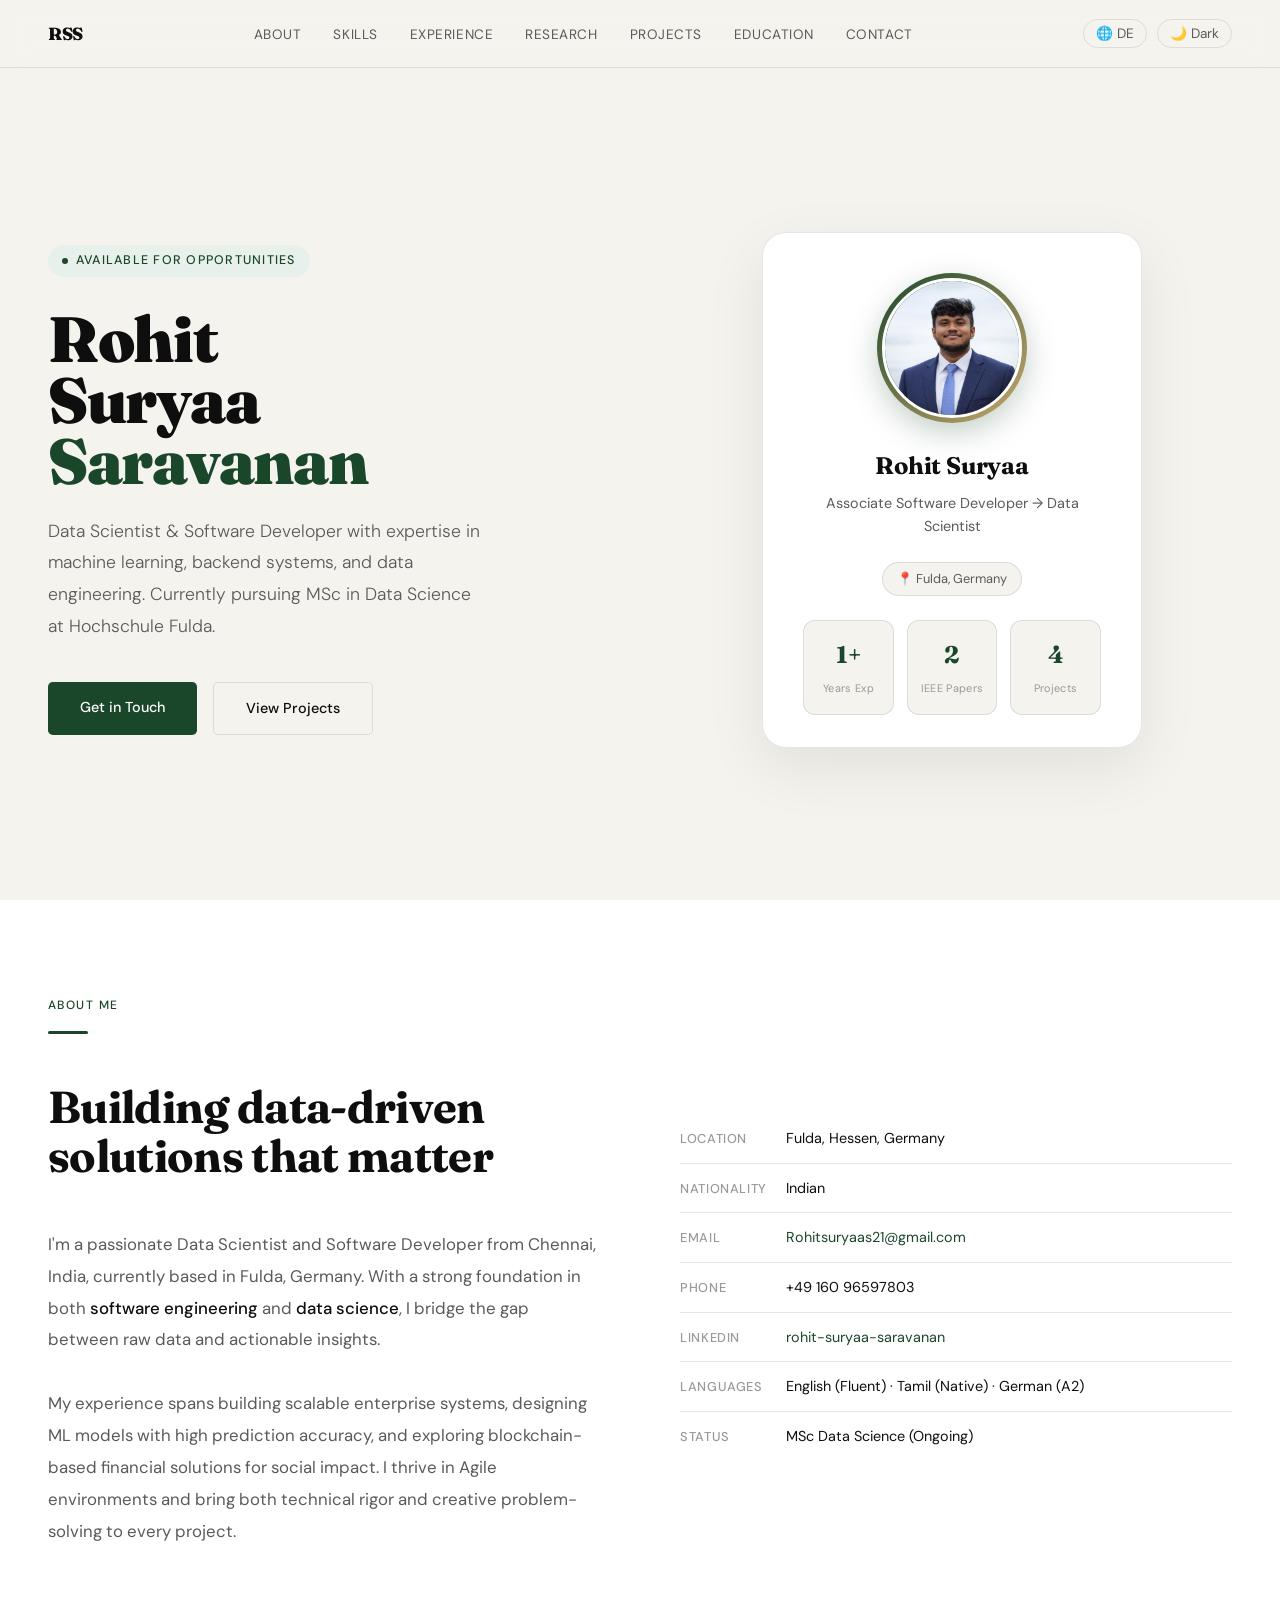
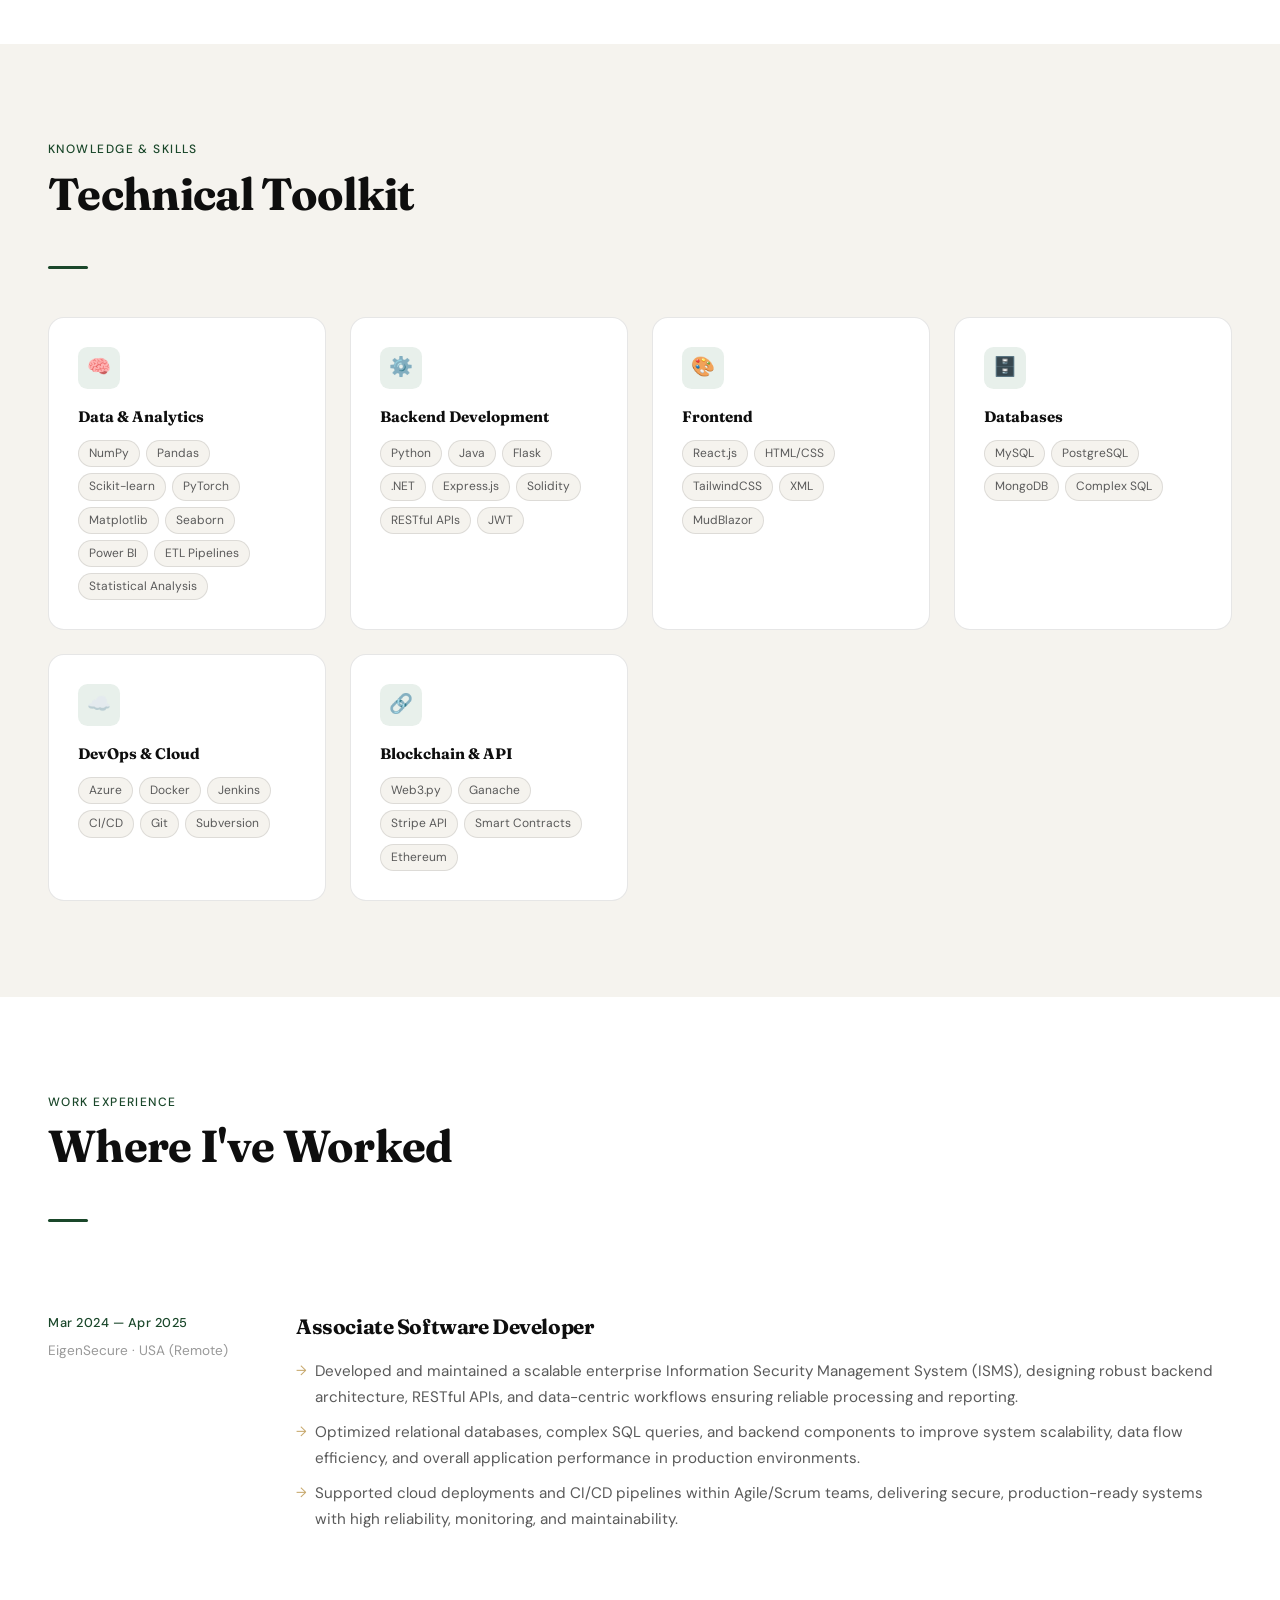
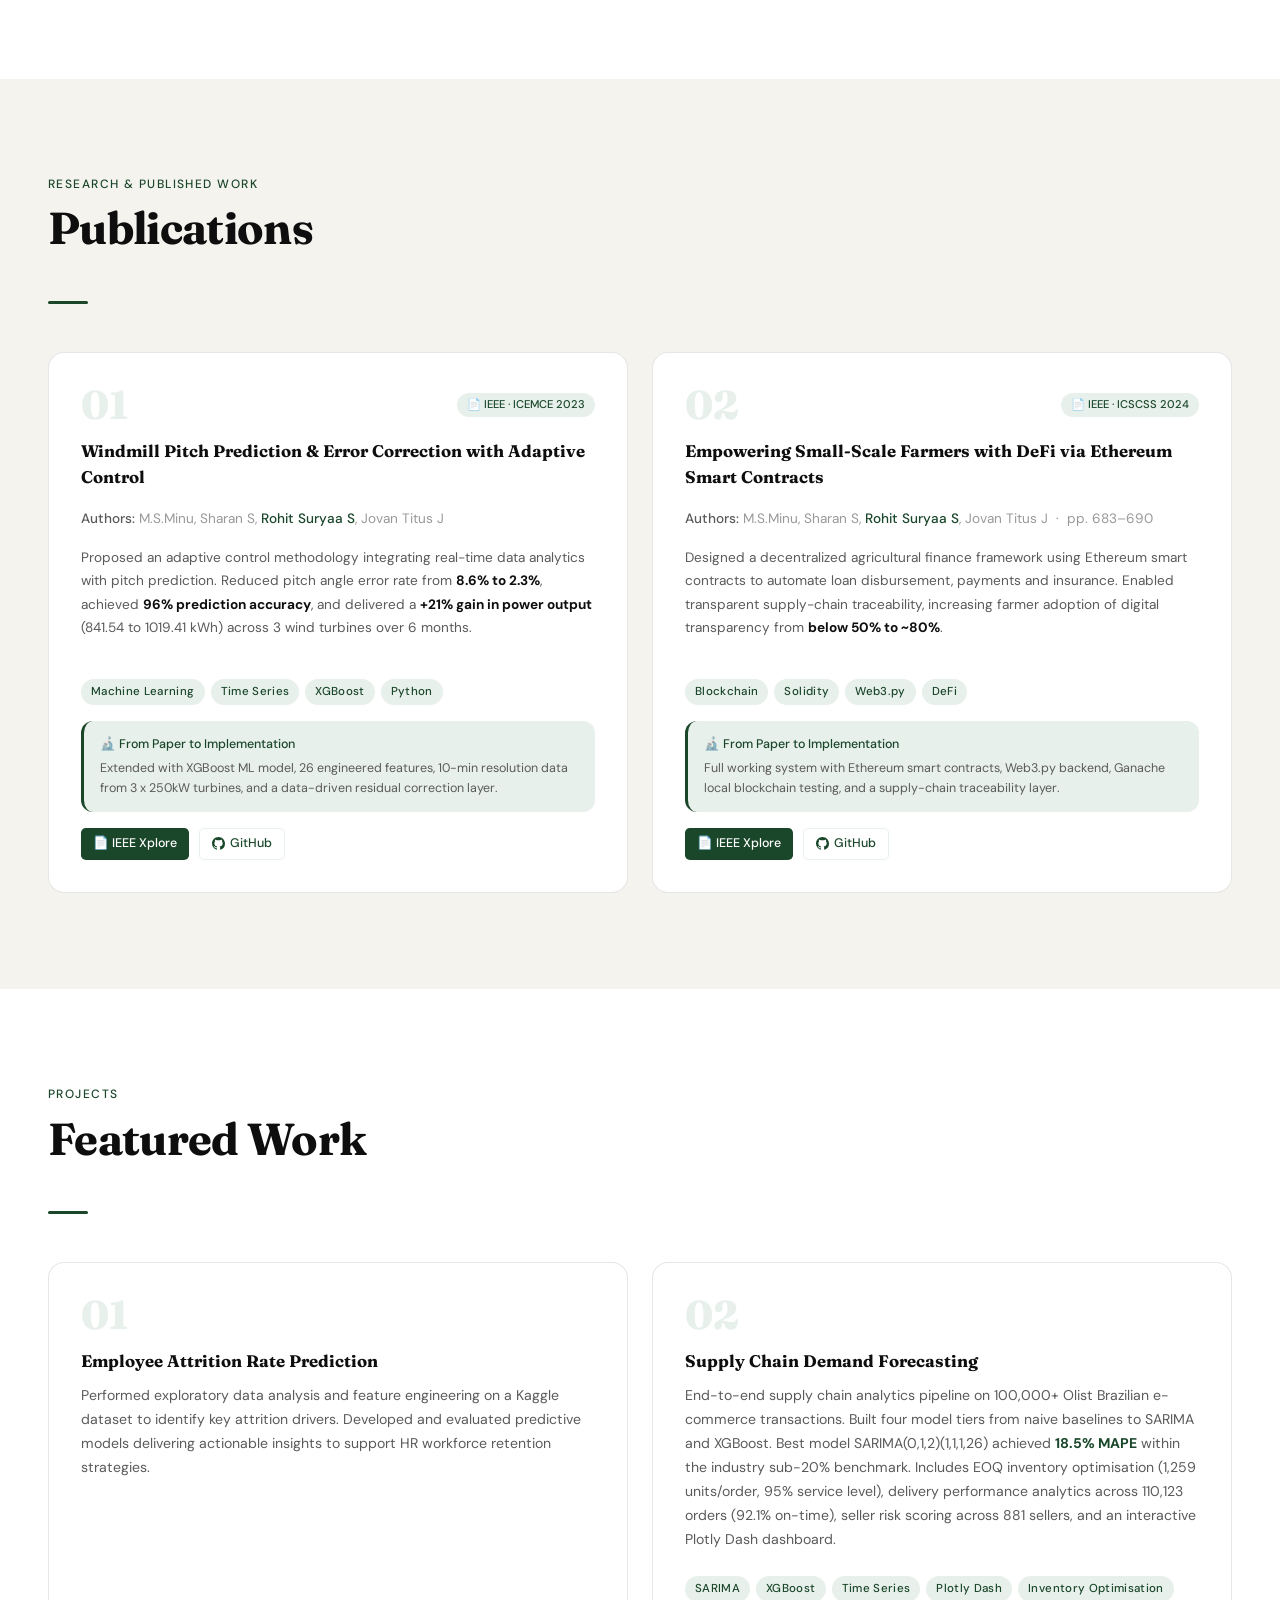
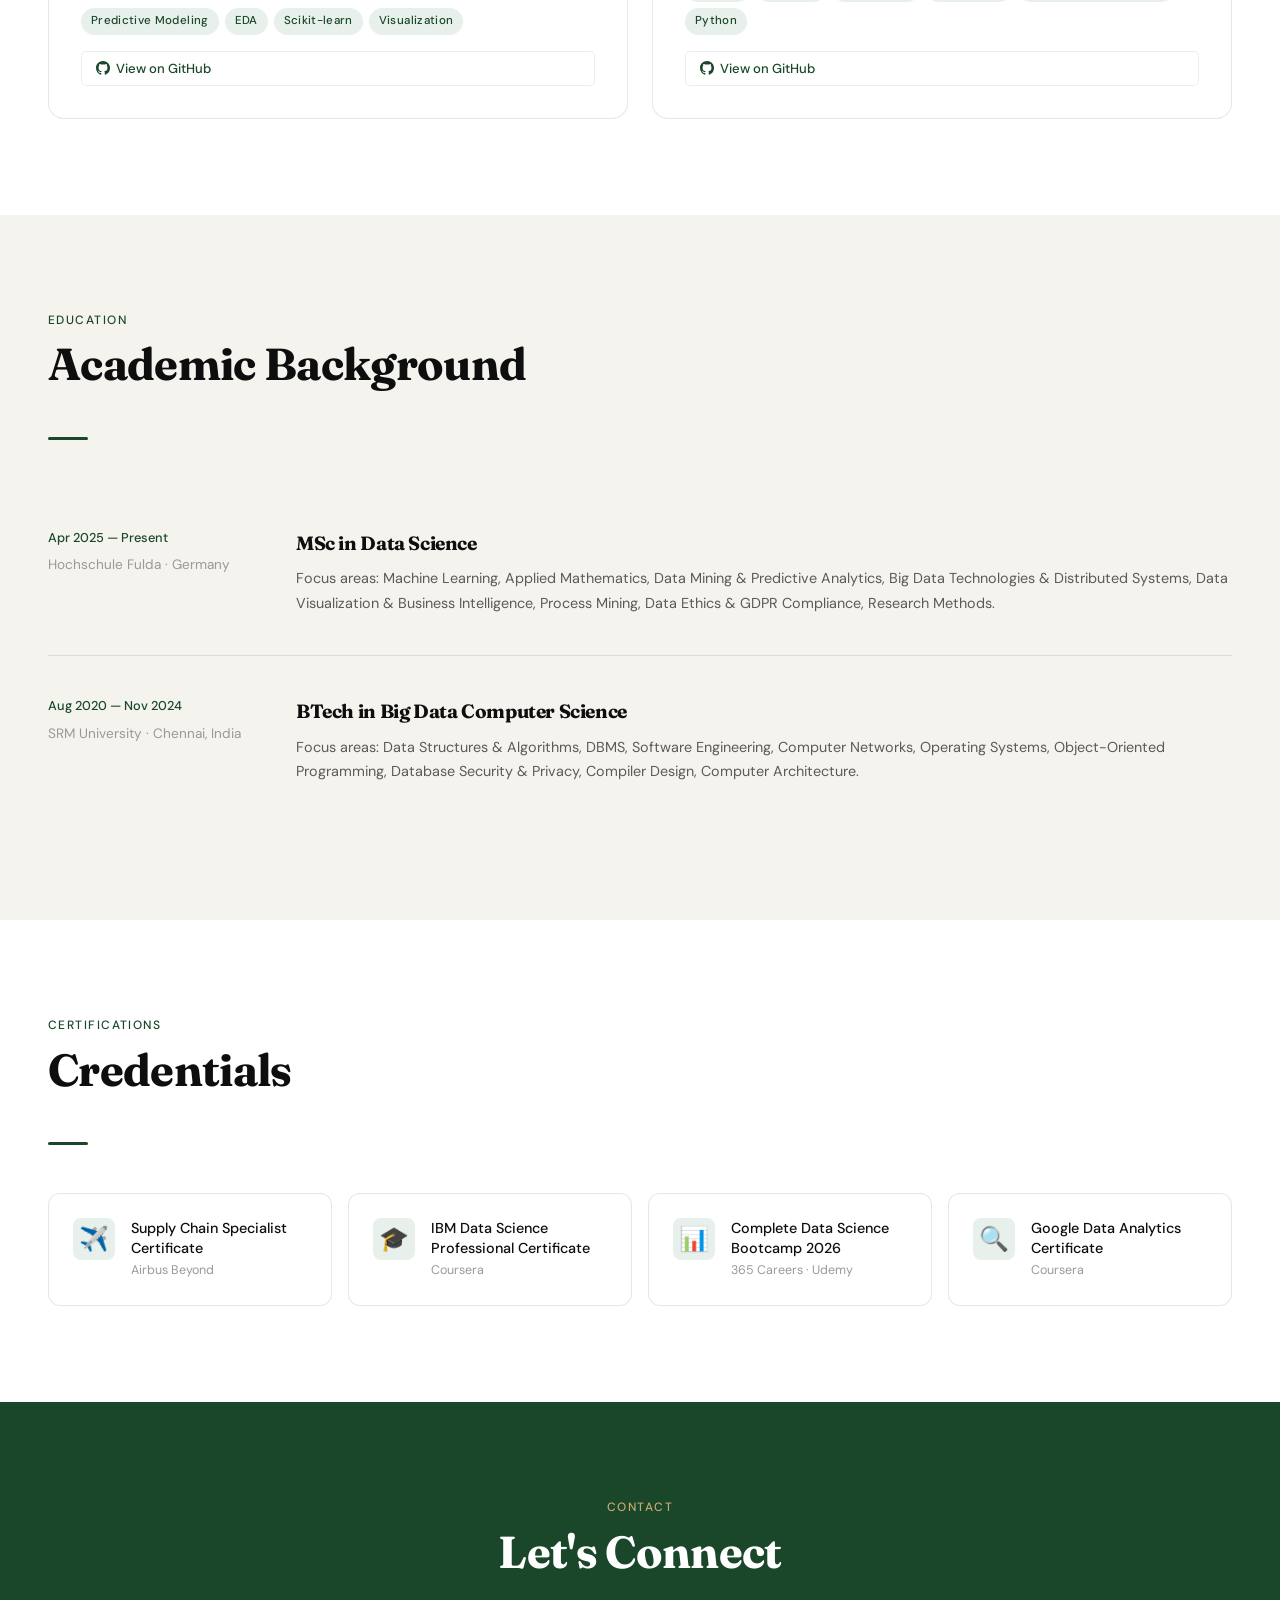
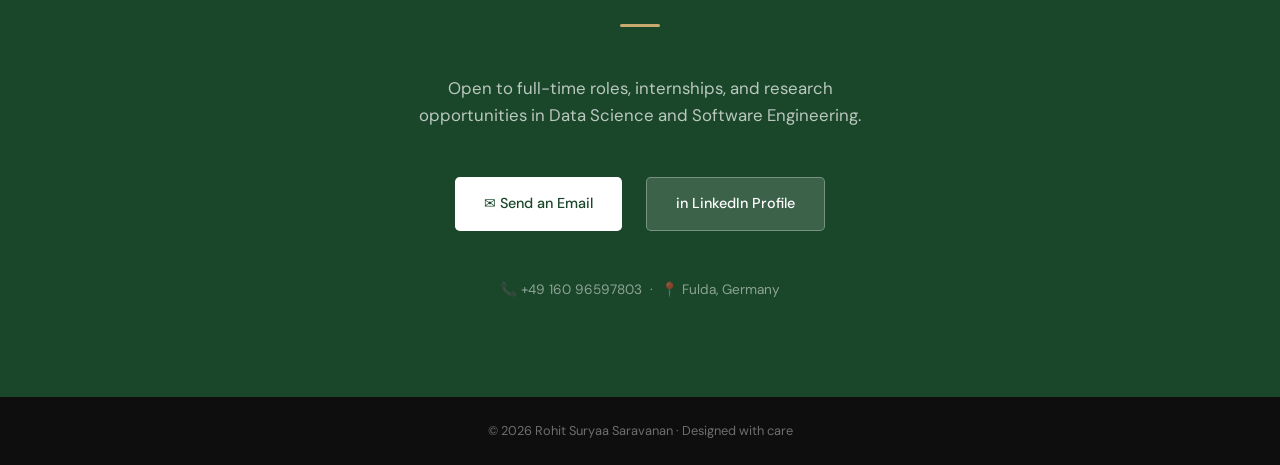
==== commit 18959591: "changes in font and look of the page" ====
--- a/index.html
+++ b/index.html
@@ -6,7 +6,7 @@
 <title>Rohit Suryaa Saravanan — Data Scientist</title>
 <link rel="icon" type="image/svg+xml" href="data:image/svg+xml,<svg xmlns='http://www.w3.org/2000/svg' viewBox='0 0 64 64'><rect width='64' height='64' rx='12' fill='%231a472a'/><text x='50%25' y='54%25' dominant-baseline='middle' text-anchor='middle' font-family='Georgia,serif' font-weight='700' font-size='22' fill='%23c8a96e'>RSS</text></svg>">
 <link rel="preconnect" href="https://fonts.googleapis.com">
-<link href="https://fonts.googleapis.com/css2?family=Syne:wght@400;700;800&family=DM+Sans:ital,wght@0,300;0,400;0,500;1,300&display=swap" rel="stylesheet">
+<link href="https://fonts.googleapis.com/css2?family=Fraunces:ital,opsz,wght@0,9..144,400;0,9..144,600;0,9..144,700;0,9..144,900;1,9..144,400&family=DM+Sans:ital,wght@0,300;0,400;0,500;1,300&display=swap" rel="stylesheet">
 <style>
   :root {
     --ink: #0e0e0e;
@@ -18,7 +18,7 @@
     --accent-light: #e8f0eb;
     --accent2: #c8a96e;
     --border: rgba(14,14,14,0.1);
-    --font-display: 'Syne', sans-serif;
+    --font-display: 'Fraunces', serif;
     --font-body: 'DM Sans', sans-serif;
   }
 
@@ -126,9 +126,9 @@
   h1 {
     font-family: var(--font-display);
     font-size: clamp(3rem, 5vw, 5rem);
-    font-weight: 800;
-    line-height: 1.0;
-    letter-spacing: -0.03em;
+    font-weight: 900;
+    line-height: 0.95;
+    letter-spacing: -0.02em;
     margin-bottom: 1.5rem;
   }
   h1 span { color: var(--accent); }
@@ -165,10 +165,27 @@
     background: var(--bg-card);
     border: 1px solid var(--border);
     border-radius: 1.5rem;
-    padding: 2.5rem;
+    padding: 2.5rem 2.5rem 2rem;
     width: 100%; max-width: 380px;
     box-shadow: 0 20px 60px rgba(0,0,0,0.08);
     position: relative;
+    text-align: center;
+  }
+  .hero-photo-wrap {
+    width: 150px; height: 150px;
+    margin: 0 auto 1.5rem;
+    border-radius: 50%;
+    padding: 5px;
+    background: linear-gradient(135deg, var(--accent), var(--accent2));
+    box-shadow: 0 10px 30px rgba(26,71,42,0.25);
+  }
+  .hero-photo {
+    width: 100%; height: 100%;
+    border-radius: 50%;
+    object-fit: cover;
+    object-position: center top;
+    border: 3px solid var(--bg-card);
+    display: block;
   }
   .avatar-ring {
     width: 90px; height: 90px; border-radius: 50%;
@@ -178,8 +195,8 @@
     color: #fff; margin-bottom: 1.2rem;
   }
   .hero-card h3 {
-    font-family: var(--font-display); font-size: 1.3rem;
-    font-weight: 700; margin-bottom: 0.3rem;
+    font-family: var(--font-display); font-size: 1.5rem;
+    font-weight: 700; margin-bottom: 0.4rem; letter-spacing: -0.01em;
   }
   .hero-card p { font-size: 0.9rem; color: var(--ink-soft); margin-bottom: 1.5rem; }
   .stat-row {
@@ -188,17 +205,20 @@
   }
   .stat-box {
     background: var(--bg); border-radius: 0.75rem;
-    padding: 0.8rem 0.5rem; text-align: center;
-  }
+    padding: 0.9rem 0.5rem; text-align: center;
+    border: 1px solid var(--border);
+    transition: transform 0.2s;
+  }
+  .stat-box:hover { transform: translateY(-3px); }
   .stat-num {
-    font-family: var(--font-display); font-size: 1.4rem;
-    font-weight: 800; color: var(--accent); display: block;
-  }
-  .stat-label { font-size: 0.7rem; color: var(--ink-muted); letter-spacing: 0.04em; }
+    font-family: var(--font-display); font-size: 1.5rem;
+    font-weight: 700; color: var(--accent); display: block;
+  }
+  .stat-label { font-size: 0.68rem; color: var(--ink-muted); letter-spacing: 0.03em; }
   .location-badge {
     display: inline-flex; align-items: center; gap: 6px;
     font-size: 0.8rem; color: var(--ink-soft);
-    background: var(--bg); padding: 5px 12px; border-radius: 2rem;
+    background: var(--bg); padding: 6px 14px; border-radius: 2rem;
     border: 1px solid var(--border);
   }
 
@@ -211,7 +231,7 @@
   h2 {
     font-family: var(--font-display);
     font-size: clamp(2rem, 3.5vw, 3rem);
-    font-weight: 800; letter-spacing: -0.03em;
+    font-weight: 700; letter-spacing: -0.015em;
     line-height: 1.1; margin-bottom: 3rem;
   }
   .divider { width: 40px; height: 3px; background: var(--accent); border-radius: 2px; margin: 1rem 0 3rem; }
@@ -430,9 +450,11 @@
 
   <div class="hero-visual">
     <div class="hero-card">
-      <img src="[data-uri]" alt="Rohit Suryaa Saravanan" style="width:90px;height:90px;border-radius:50%;object-fit:cover;object-position:center top;margin-bottom:1.2rem;border:3px solid var(--accent-light);">
+      <div class="hero-photo-wrap">
+        <img src="[data-uri]" alt="Rohit Suryaa Saravanan" class="hero-photo">
+      </div>
       <h3>Rohit Suryaa</h3>
-      <p data-en="Associate Software Developer → Data Scientist" data-de="Associate Software Developer → Data Scientist">Associate Software Developer → Data Scientist</p>
+      <p data-en="Associate Software Developer &rarr; Data Scientist" data-de="Associate Software Developer &rarr; Data Scientist">Associate Software Developer &rarr; Data Scientist</p>
       <div class="location-badge">
         📍 Fulda, Germany
       </div>
@@ -442,12 +464,12 @@
           <span class="stat-label" data-en="Years Exp" data-de="Jahre Erf.">Years Exp</span>
         </div>
         <div class="stat-box">
-          <span class="stat-num">3</span>
-          <span class="stat-label" data-en="Projects" data-de="Projekte">Projects</span>
+          <span class="stat-num">2</span>
+          <span class="stat-label" data-en="IEEE Papers" data-de="IEEE-Papers">IEEE Papers</span>
         </div>
         <div class="stat-box">
-          <span class="stat-num">96%</span>
-          <span class="stat-label" data-en="Model Acc" data-de="Modellgen.">Model Acc</span>
+          <span class="stat-num">4</span>
+          <span class="stat-label" data-en="Projects" data-de="Projekte">Projects</span>
         </div>
       </div>
     </div>
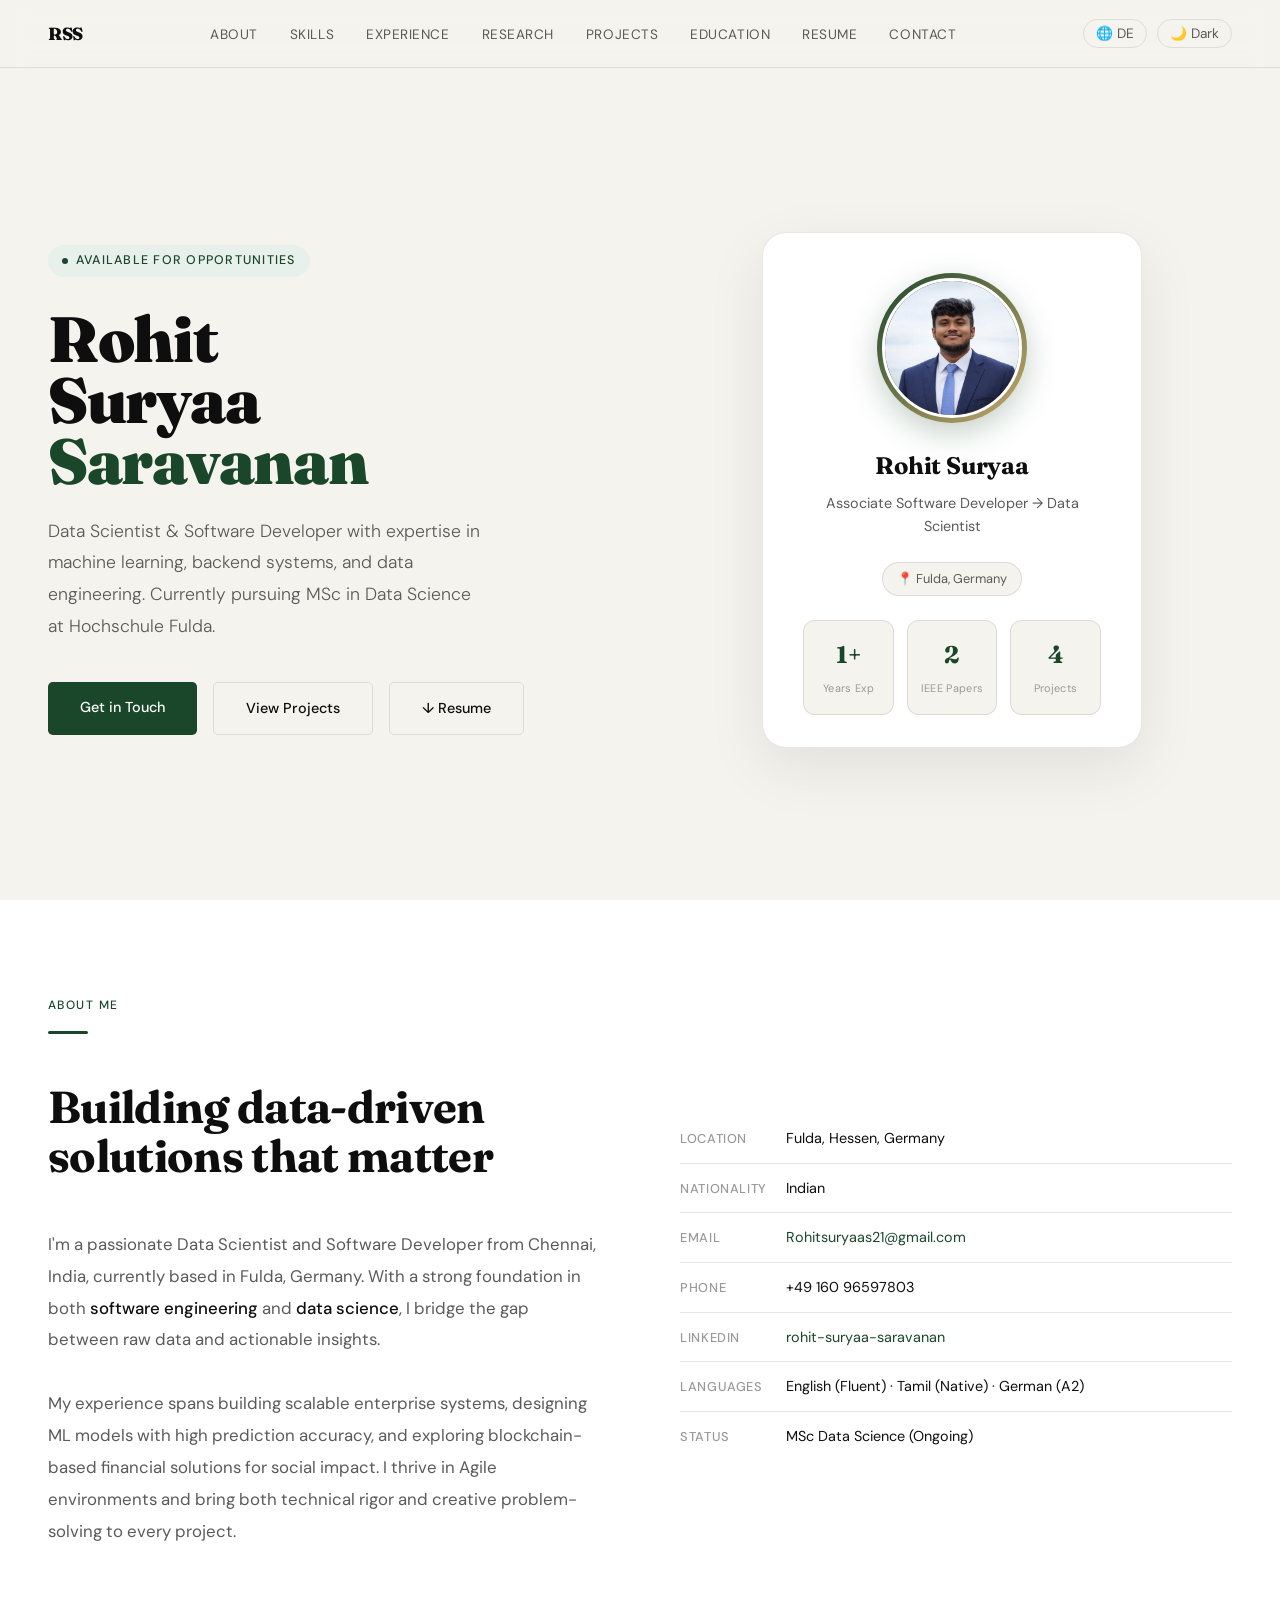
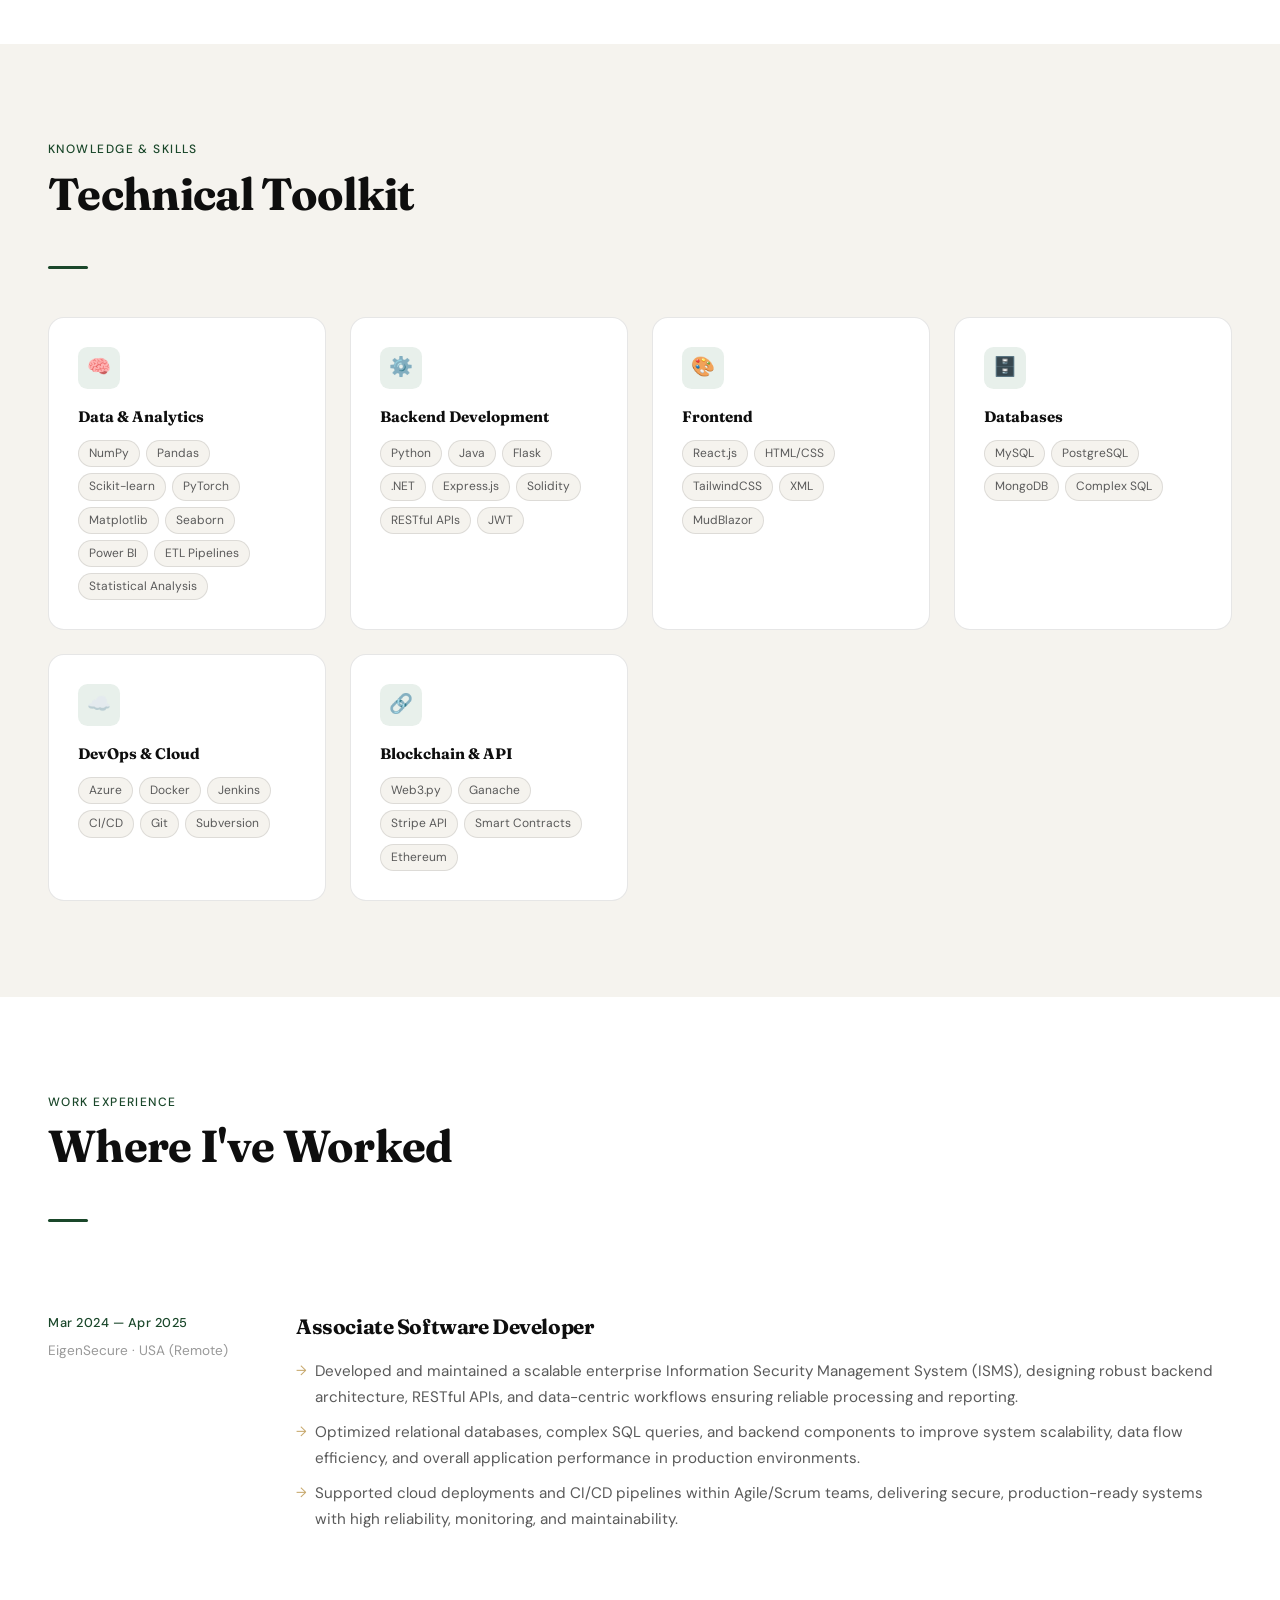
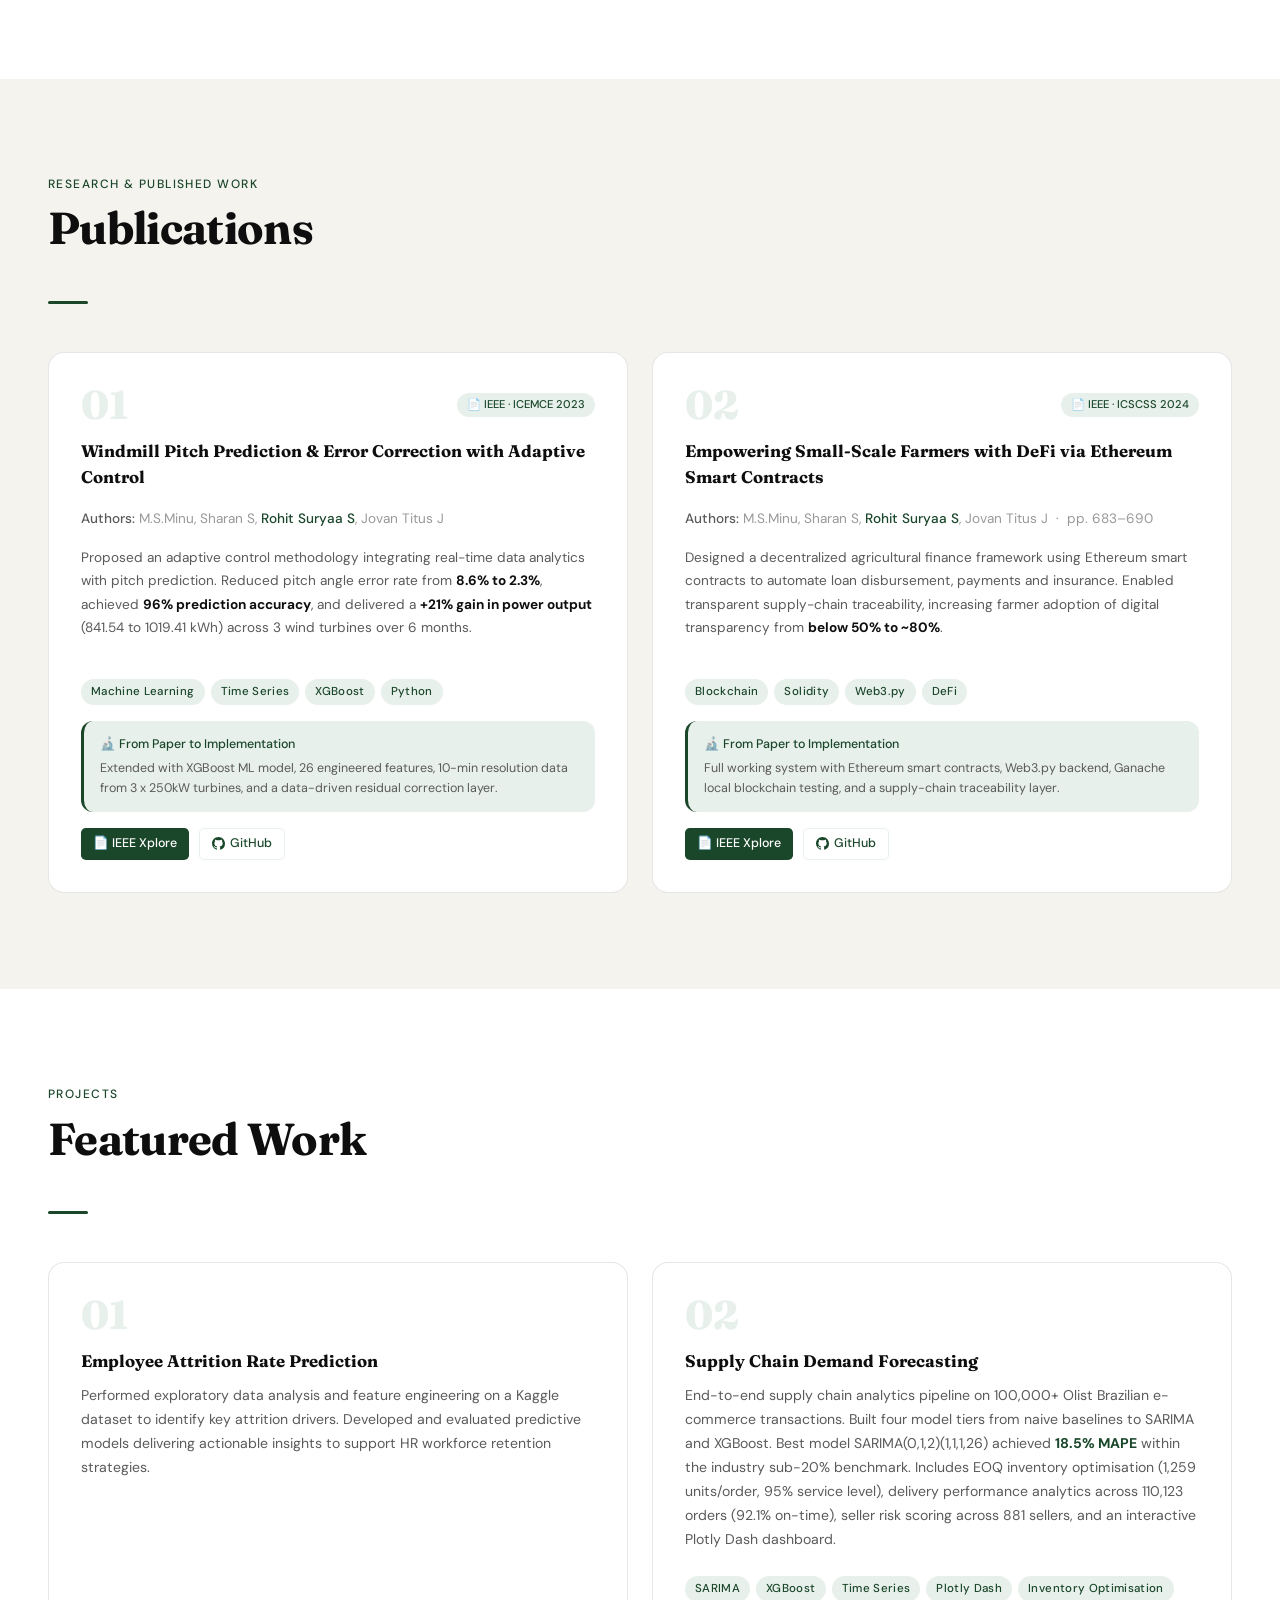
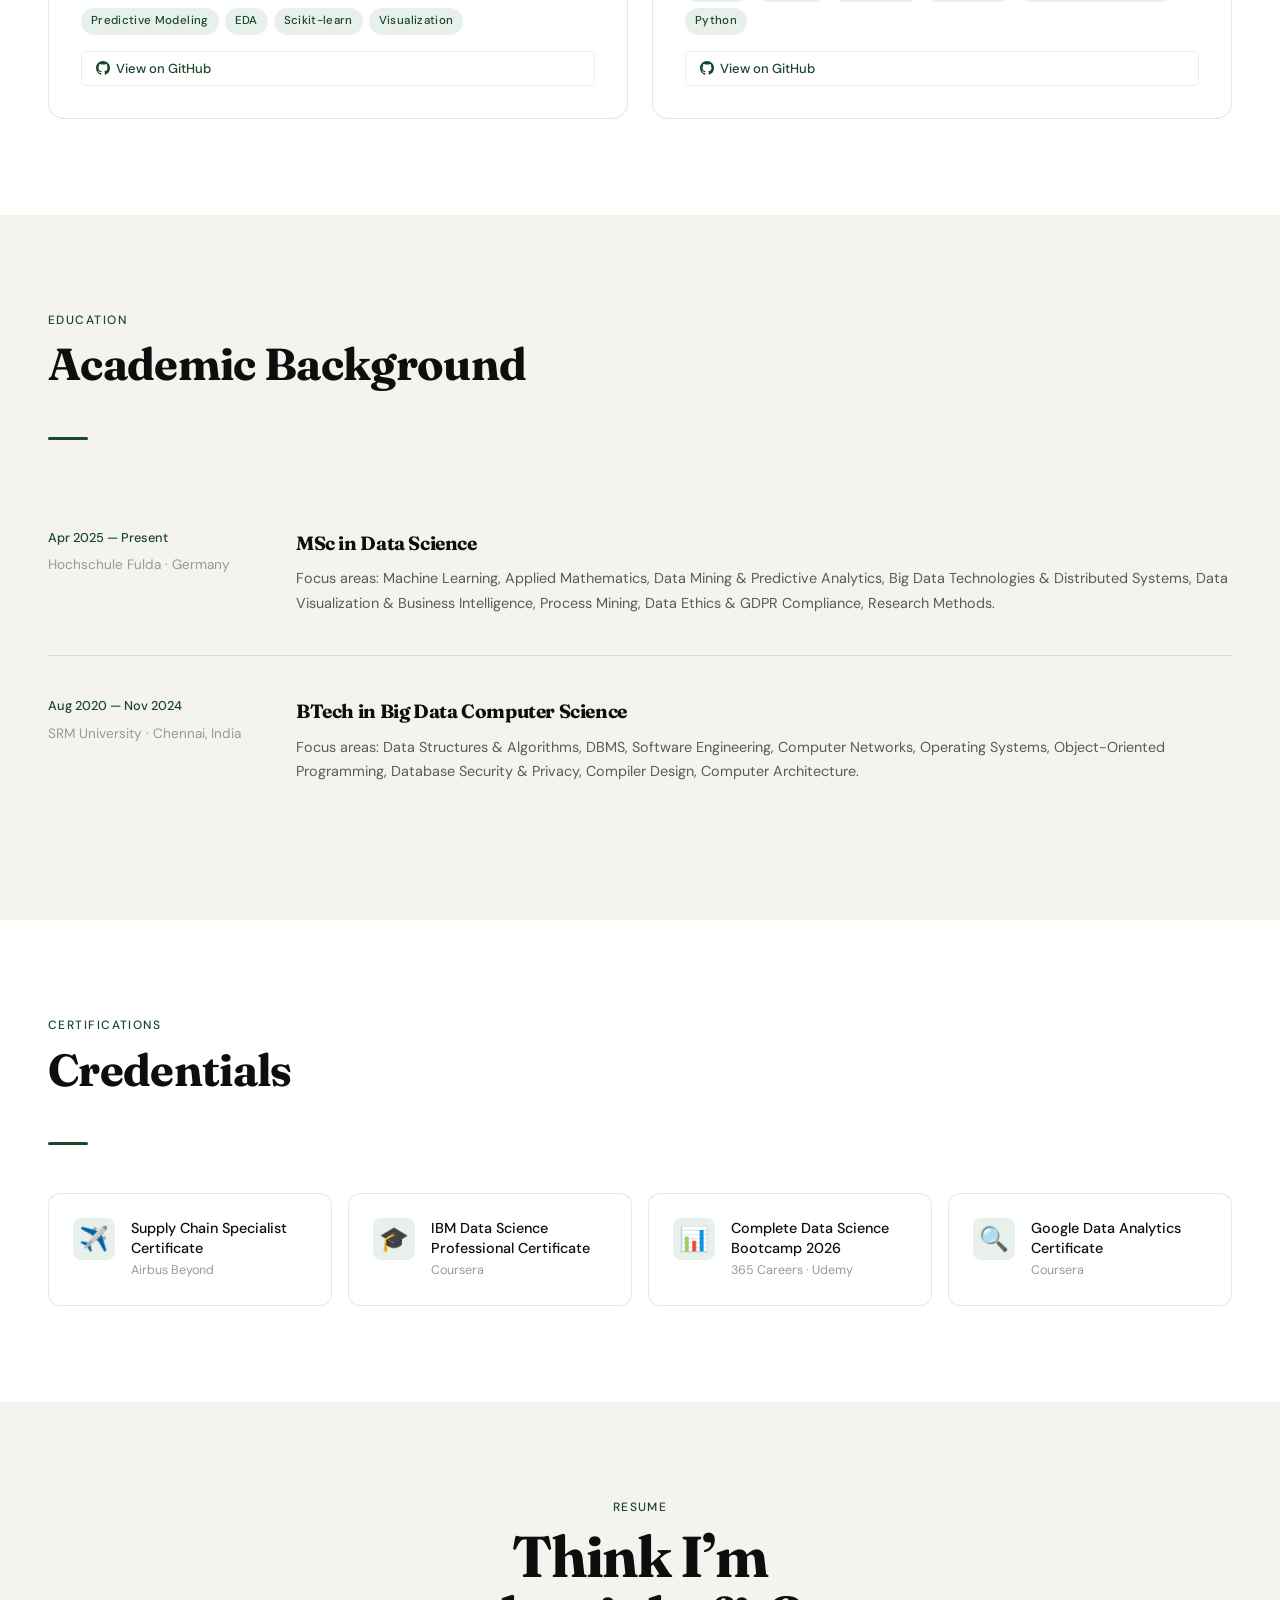
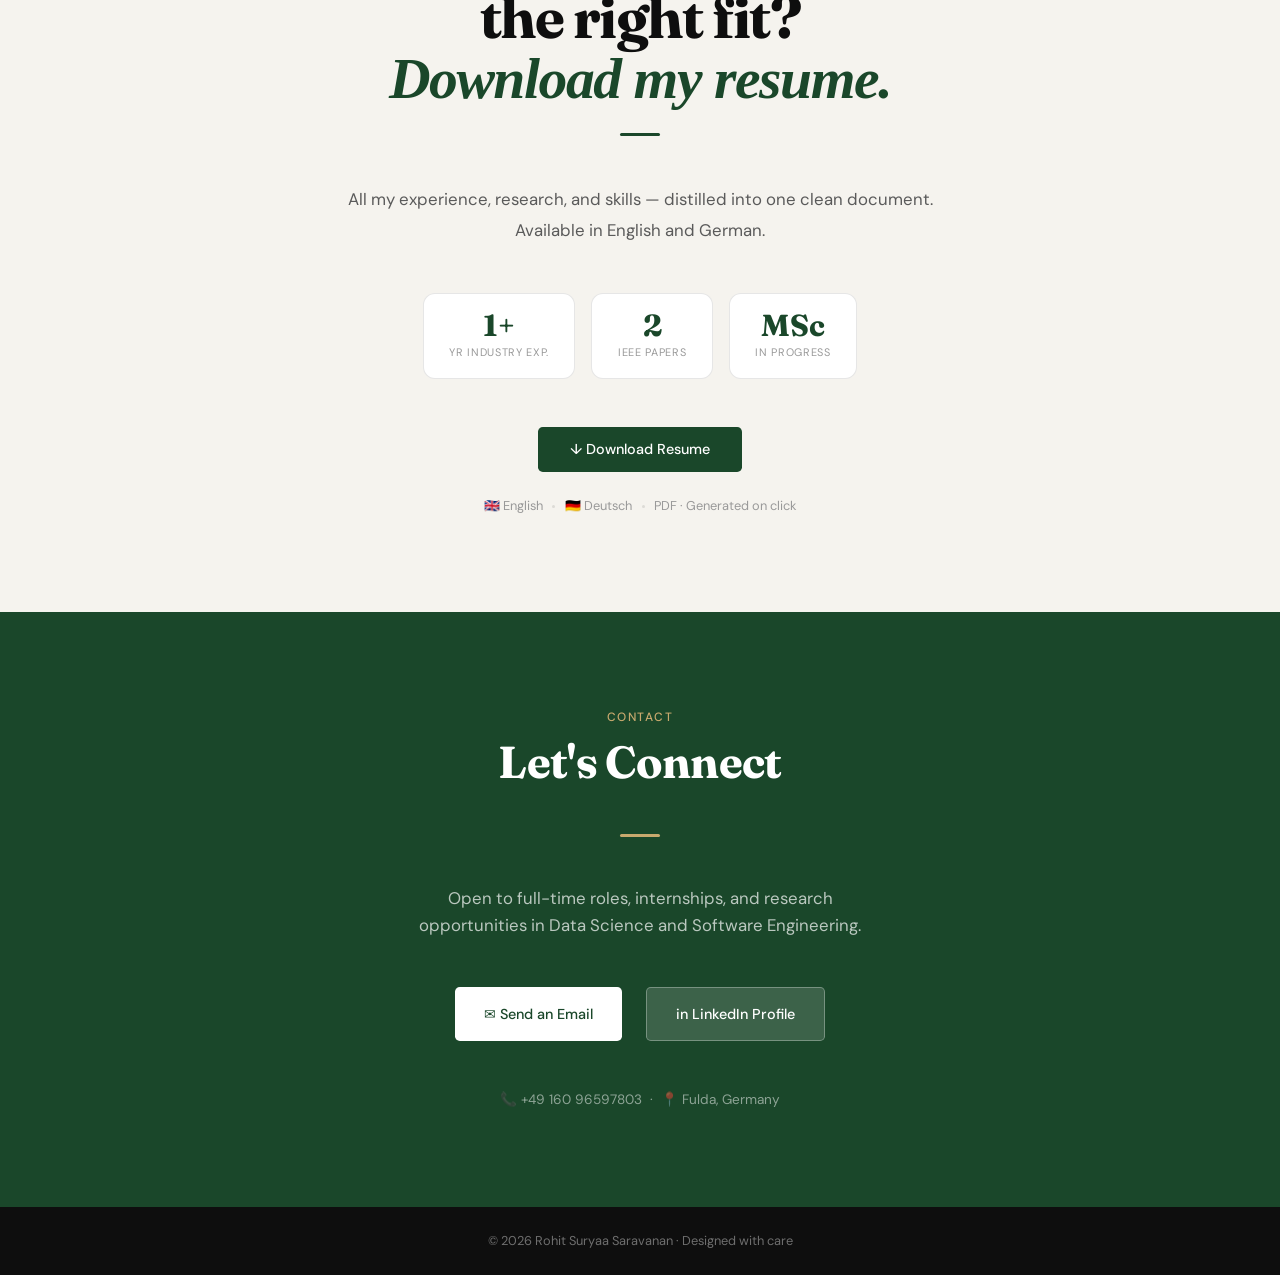
==== commit 998e23b8: "Add resume download section with EN/DE PDF generation and passport photo - Add dynamic PDF generatio" ====
--- a/index.html
+++ b/index.html
@@ -49,6 +49,7 @@
   [data-theme="dark"] .skill-card { background: #1e1c1a; }
   [data-theme="dark"] .project-card { background: #1e1c1a; }
   [data-theme="dark"] .cert-card { background: #1e1c1a; }
+
   [data-theme="dark"] .edu-item { border-color: rgba(240,237,232,0.1); }
   [data-theme="dark"] .exp-item { border-color: rgba(240,237,232,0.1); }
   [data-theme="dark"] .info-list li { border-color: rgba(240,237,232,0.1); }
@@ -364,6 +365,48 @@
   .cert-card h4 { font-size: 0.9rem; font-weight: 500; color: var(--ink); line-height: 1.4; }
   .cert-card p { font-size: 0.78rem; color: var(--ink-muted); margin-top: 3px; }
 
+  /* RESUME */
+  #resume { background: var(--bg); text-align: center; }
+  .resume-center { max-width: 600px; margin: 0 auto; }
+  .resume-center .divider { margin-left: auto; margin-right: auto; }
+  .resume-big-head {
+    font-family: var(--font-display);
+    font-size: clamp(2.6rem, 4.5vw, 4rem);
+    font-weight: 700; line-height: 1.05;
+    letter-spacing: -0.025em; margin-bottom: 1.5rem; color: var(--ink);
+  }
+  .resume-big-head em { color: var(--accent); font-style: italic; }
+  .resume-center-sub {
+    font-size: 1.05rem; color: var(--ink-soft);
+    line-height: 1.8; margin-bottom: 3rem;
+  }
+  .resume-stats-row {
+    display: flex; gap: 1rem; justify-content: center;
+    flex-wrap: wrap; margin-bottom: 3rem;
+  }
+  .resume-stat-pill {
+    background: var(--bg-card); border: 1px solid var(--border);
+    border-radius: 0.75rem; padding: 1rem 1.6rem; min-width: 120px;
+    transition: transform 0.2s;
+  }
+  .resume-stat-pill:hover { transform: translateY(-3px); }
+  .resume-stat-pill .r-num {
+    font-family: var(--font-display); font-size: 1.9rem;
+    font-weight: 700; color: var(--accent);
+    display: block; line-height: 1;
+  }
+  .resume-stat-pill .r-lbl {
+    font-size: 0.68rem; color: var(--ink-muted);
+    letter-spacing: 0.06em; text-transform: uppercase;
+    margin-top: 4px; display: block;
+  }
+  .resume-avail {
+    display: flex; align-items: center; justify-content: center;
+    gap: 0.6rem; margin-top: 1.5rem;
+    font-size: 0.8rem; color: var(--ink-muted);
+  }
+  .resume-avail-dot { width: 3px; height: 3px; border-radius: 50%; background: var(--border); display: inline-block; }
+
   /* CONTACT */
   #contact {
     background: var(--accent);
@@ -383,7 +426,32 @@
   .contact-link:hover { transform: translateY(-2px); }
   .contact-link.email { background: #fff; color: var(--accent); }
   .contact-link.linkedin { background: rgba(255,255,255,0.15); color: #fff; border: 1px solid rgba(255,255,255,0.3); }
+  .contact-link.resume-dl { background: var(--accent2); color: #fff; }
   .contact-info { margin-top: 3rem; font-size: 0.85rem; color: rgba(255,255,255,0.5); }
+
+  /* RESUME LANG MODAL */
+  .resume-modal-overlay {
+    position: fixed; inset: 0; background: rgba(0,0,0,0.55);
+    z-index: 9999; display: flex; align-items: center; justify-content: center;
+    backdrop-filter: blur(4px);
+  }
+  .resume-modal {
+    background: var(--bg-card); border: 1px solid var(--border);
+    border-radius: 1.25rem; padding: 2.5rem 2rem; text-align: center;
+    max-width: 400px; width: 90%; box-shadow: 0 24px 60px rgba(0,0,0,0.2);
+  }
+  .resume-modal h3 {
+    font-family: var(--font-display); font-size: 1.4rem;
+    font-weight: 700; margin-bottom: 0.5rem; letter-spacing: -0.01em;
+  }
+  .resume-modal p { font-size: 0.9rem; color: var(--ink-soft); margin-bottom: 2rem; line-height: 1.6; }
+  .resume-modal-btns { display: flex; gap: 1rem; justify-content: center; flex-wrap: wrap; }
+  .resume-modal-cancel {
+    background: none; border: none; color: var(--ink-muted);
+    font-size: 0.82rem; cursor: pointer; margin-top: 1.2rem;
+    font-family: var(--font-body); text-decoration: underline; display: block; margin-left: auto; margin-right: auto;
+  }
+  .resume-modal-cancel:hover { color: var(--ink); }
 
   /* FOOTER */
   footer {
@@ -428,6 +496,7 @@
     <li><a href="#research" data-en="Research" data-de="Forschung">Research</a></li>
     <li><a href="#projects" data-en="Projects" data-de="Projekte">Projects</a></li>
     <li><a href="#education" data-en="Education" data-de="Ausbildung">Education</a></li>
+    <li><a href="#resume" data-en="Resume" data-de="Lebenslauf">Resume</a></li>
     <li><a href="#contact" data-en="Contact" data-de="Kontakt">Contact</a></li>
   </ul>
   <div style="display:flex; gap:0.6rem; align-items:center;">
@@ -445,6 +514,7 @@
     <div class="hero-cta">
       <a href="#contact" class="btn-primary" data-en="Get in Touch" data-de="Kontakt aufnehmen">Get in Touch</a>
       <a href="#research" class="btn-outline" data-en="View Projects" data-de="Projekte ansehen">View Projects</a>
+      <button onclick="document.getElementById('resume').scrollIntoView({behavior:'smooth'})" class="btn-outline" data-en="↓ Resume" data-de="↓ Lebenslauf">↓ Resume</button>
     </div>
   </div>
 
@@ -747,6 +817,38 @@
         <h4>Google Data Analytics Certificate</h4>
         <p>Coursera</p>
       </div>
+    </div>
+  </div>
+</section>
+
+<!-- RESUME -->
+<section id="resume">
+  <div class="resume-center">
+    <div class="section-label" data-en="Resume" data-de="Lebenslauf">Resume</div>
+    <h2 class="resume-big-head">Think I&rsquo;m<br>the right fit?<br><em>Download my resume.</em></h2>
+    <div class="divider" style="margin-left:auto;margin-right:auto;"></div>
+    <p class="resume-center-sub" data-en="All my experience, research, and skills &mdash; distilled into one clean document. Available in English and German." data-de="Alle Erfahrungen, Forschungsarbeiten und Kenntnisse &mdash; in einem sauberen Dokument. Auf Englisch und Deutsch verfügbar.">All my experience, research, and skills &mdash; distilled into one clean document. Available in English and German.</p>
+    <div class="resume-stats-row">
+      <div class="resume-stat-pill">
+        <span class="r-num">1+</span>
+        <span class="r-lbl" data-en="Yr Industry Exp." data-de="J. Berufserfahrung">Yr Industry Exp.</span>
+      </div>
+      <div class="resume-stat-pill">
+        <span class="r-num">2</span>
+        <span class="r-lbl" data-en="IEEE Papers" data-de="IEEE-Publikationen">IEEE Papers</span>
+      </div>
+      <div class="resume-stat-pill">
+        <span class="r-num">MSc</span>
+        <span class="r-lbl" data-en="In Progress" data-de="In Bearbeitung">In Progress</span>
+      </div>
+    </div>
+    <button onclick="openResumeModal()" class="btn-primary" data-en="↓ Download Resume" data-de="↓ Lebenslauf herunterladen">↓ Download Resume</button>
+    <div class="resume-avail">
+      <span>🇬🇧 English</span>
+      <span class="resume-avail-dot"></span>
+      <span>🇩🇪 Deutsch</span>
+      <span class="resume-avail-dot"></span>
+      <span data-en="PDF · Generated on click" data-de="PDF · Sofort generiert">PDF · Generated on click</span>
     </div>
   </div>
 </section>
@@ -857,5 +959,298 @@
 
 </script>
 
+<script src="https://cdnjs.cloudflare.com/ajax/libs/html2pdf.js/0.10.1/html2pdf.bundle.min.js"></script>
+
+<!-- Hidden resume template for PDF generation — follows Shift entry-level template structure -->
+<div id="resume-pdf-template-en" style="position:fixed; top:0; left:0; z-index:-100; visibility:hidden; pointer-events:none;">
+<div style="font-family:'Times New Roman',Times,serif;width:210mm;margin:0;padding:16mm 20mm 16mm 20mm;color:#000;background:#fff;font-size:10.5pt;line-height:1.45;box-sizing:border-box;">
+
+  <!-- Header: Name + Position + Contact + Photo -->
+  <div style="display:flex;justify-content:space-between;align-items:flex-start;margin-bottom:14px;">
+    <div>
+      <div style="font-size:22pt;font-weight:bold;letter-spacing:1.5px;margin-bottom:4px;">ROHIT SURYAA SARAVANAN</div>
+      <div style="font-size:10pt;text-transform:uppercase;letter-spacing:1px;margin-bottom:6px;">Data Scientist &amp; Software Developer</div>
+      <div style="font-size:9.5pt;color:#333;">+49 160 96597803 &nbsp;&bull;&nbsp; <a href="mailto:rohitsuryaas21@gmail.com" style="color:#333;text-decoration:none;">rohitsuryaas21@gmail.com</a></div>
+      <div style="font-size:9.5pt;color:#333;margin-top:2px;"><a href="https://www.linkedin.com/in/rohit-suryaa-saravanan-197b33303/" style="color:#333;text-decoration:none;">linkedin.com/in/rohit-suryaa-saravanan-197b33303</a></div>
+      <div style="font-size:9.5pt;color:#333;margin-top:2px;">Fulda, Germany</div>
+    </div>
+    <img id="resume-photo-en" src="" style="width:90px;height:110px;object-fit:cover;object-position:center top;border:1px solid #ccc;flex-shrink:0;margin-left:16px;" />
+  </div>
+  <div style="border-top:1.5px solid #000;margin-bottom:13px;"></div>
+
+  <!-- 1. Professional Summary -->
+  <div style="margin-bottom:13px;">
+    <div style="font-size:12pt;font-weight:bold;border-bottom:1px solid #000;padding-bottom:3px;margin-bottom:7px;">Professional Summary</div>
+    <div style="font-size:10.5pt;color:#111;line-height:1.6;">
+      Recent graduate with a BTech in Big Data Computer Science and 1+ year of professional experience as a Software Developer at an American cybersecurity startup, currently pursuing an MSc in Data Science at Hochschule Fulda, Germany. Proficient in Python, machine learning, and full-stack development, with hands-on experience building scalable enterprise systems and deploying ML models. Published author of 2 IEEE research papers on predictive analytics and blockchain-based financial systems, demonstrating the ability to bridge academic research and real-world engineering.
+    </div>
+  </div>
+
+  <!-- 2. Education -->
+  <div style="margin-bottom:13px;">
+    <div style="font-size:12pt;font-weight:bold;border-bottom:1px solid #000;padding-bottom:3px;margin-bottom:7px;">Education</div>
+
+    <div style="margin-bottom:8px;">
+      <div style="display:flex;justify-content:space-between;align-items:flex-start;">
+        <div style="font-size:9.5pt;color:#555;font-style:italic;">Apr 2025 &mdash; Present</div>
+      </div>
+      <div><span style="font-weight:bold;">MSc in Data Science</span> &nbsp;|&nbsp; Hochschule Fulda, Germany</div>
+      <div style="font-size:9.5pt;color:#444;margin-top:2px;">Focus: Machine Learning, Applied Mathematics, Data Mining &amp; Predictive Analytics, Big Data Technologies &amp; Distributed Systems, Data Visualization &amp; Business Intelligence, Process Mining, Data Ethics &amp; GDPR Compliance, Research Methods.</div>
+    </div>
+
+    <div>
+      <div style="font-size:9.5pt;color:#555;font-style:italic;">Aug 2020 &mdash; Nov 2024</div>
+      <div><span style="font-weight:bold;">BTech in Big Data Computer Science</span> &nbsp;|&nbsp; SRM University, Chennai, India</div>
+      <div style="font-size:9.5pt;color:#444;margin-top:2px;">Focus: Data Structures &amp; Algorithms, DBMS, Software Engineering, Computer Networks, Operating Systems, OOP, Database Security &amp; Privacy, Compiler Design, Computer Architecture.</div>
+    </div>
+  </div>
+
+  <!-- 3. Professional Experience -->
+  <div style="margin-bottom:13px;">
+    <div style="font-size:12pt;font-weight:bold;border-bottom:1px solid #000;padding-bottom:3px;margin-bottom:7px;">Professional Experience</div>
+
+    <div style="font-size:9.5pt;color:#555;font-style:italic;">Mar 2024 &mdash; Apr 2025</div>
+    <div style="margin-bottom:5px;"><span style="font-weight:bold;">Associate Software Developer</span> &nbsp;|&nbsp; EigenSecure, USA (Remote)</div>
+    <div style="font-size:9.5pt;color:#444;margin-bottom:5px;font-style:italic;">Cybersecurity startup specializing in Information Security Management platforms.</div>
+    <div style="font-size:10pt;margin-bottom:4px;">Full-stack developer on a scalable enterprise ISMS product, contributing to backend architecture, data pipelines, and cloud deployments across the full SDLC in an Agile/Scrum environment.</div>
+    <ul style="margin:0;padding-left:18px;font-size:10pt;color:#111;">
+      <li style="margin-bottom:4px;">Developed and maintained a scalable enterprise Information Security Management System (ISMS), designing robust backend architecture, RESTful APIs, and data-centric workflows ensuring reliable processing and reporting.</li>
+      <li style="margin-bottom:4px;">Optimized relational databases, complex SQL queries, and backend components to improve system scalability, data flow efficiency, and overall application performance in production environments.</li>
+      <li>Supported cloud deployments and CI/CD pipelines within Agile/Scrum teams, delivering secure, production-ready systems with high reliability, monitoring, and maintainability.</li>
+    </ul>
+  </div>
+
+  <!-- 4. Academic Achievements (Research & Projects) -->
+  <div style="margin-bottom:13px;">
+    <div style="font-size:12pt;font-weight:bold;border-bottom:1px solid #000;padding-bottom:3px;margin-bottom:7px;">Academic Achievements</div>
+    <ul style="margin:0;padding-left:18px;font-size:10pt;color:#111;">
+      <li style="margin-bottom:5px;">Published IEEE paper: <em>Windmill Pitch Prediction &amp; Error Correction with Adaptive Control</em> (ICEMCE 2023) — developed XGBoost ML model with 26 engineered features; reduced pitch error from 8.6% to 2.3%, achieved 96% prediction accuracy, and delivered +21% power output gain. DOI: 10.1109/ICEMCE57940.2023.10433983</li>
+      <li style="margin-bottom:5px;">Published IEEE paper: <em>Empowering Small-Scale Farmers with DeFi via Ethereum Smart Contracts</em> (ICSCSS 2024) — designed decentralized agricultural finance framework automating loan disbursement and insurance; increased farmer digital transparency adoption from &lt;50% to ~80%. DOI: 10.1109/ICSCSS60660.2024.10625462</li>
+      <li style="margin-bottom:5px;">Built end-to-end supply chain analytics pipeline on 100K+ Olist transactions; SARIMA model achieved 18.5% MAPE (sub-20% industry benchmark), with EOQ optimization (1,259 units/order, 95% service level) and an interactive Plotly Dash dashboard.</li>
+      <li>Developed employee attrition prediction models with feature engineering and EDA on Kaggle dataset, delivering actionable HR retention insights using Scikit-learn predictive modeling.</li>
+    </ul>
+  </div>
+
+  <!-- 5. Skills & Technical Competencies -->
+  <div style="margin-bottom:13px;">
+    <div style="font-size:12pt;font-weight:bold;border-bottom:1px solid #000;padding-bottom:3px;margin-bottom:7px;">Skills &amp; Technical Competencies</div>
+    <ul style="margin:0;padding-left:18px;font-size:10pt;color:#111;">
+      <li style="margin-bottom:4px;"><span style="font-weight:bold;">Data Analysis &amp; Machine Learning:</span> Python, NumPy, Pandas, Scikit-learn, PyTorch, XGBoost, Matplotlib, Seaborn, SARIMA, Time Series Forecasting</li>
+      <li style="margin-bottom:4px;"><span style="font-weight:bold;">Backend Development:</span> Python, Java, Flask, .NET, Express.js, Solidity, RESTful API Design</li>
+      <li style="margin-bottom:4px;"><span style="font-weight:bold;">Frontend:</span> React.js, HTML/CSS, TailwindCSS, MudBlazor, XML</li>
+      <li style="margin-bottom:4px;"><span style="font-weight:bold;">Databases:</span> MySQL, PostgreSQL, MongoDB, Complex SQL, Query Optimization</li>
+      <li style="margin-bottom:4px;"><span style="font-weight:bold;">DevOps &amp; Cloud:</span> Azure, Docker, Jenkins, CI/CD Pipelines, Git, Subversion</li>
+      <li style="margin-bottom:4px;"><span style="font-weight:bold;">Blockchain &amp; API:</span> Web3.py, Ganache, Ethereum Smart Contracts, Stripe API</li>
+      <li><span style="font-weight:bold;">Soft Skills:</span> Agile/Scrum, technical documentation, cross-functional collaboration, research &amp; academic writing</li>
+    </ul>
+  </div>
+
+  <!-- 6. Certifications -->
+  <div style="margin-bottom:13px;">
+    <div style="font-size:12pt;font-weight:bold;border-bottom:1px solid #000;padding-bottom:3px;margin-bottom:7px;">Certifications</div>
+    <ul style="margin:0;padding-left:18px;font-size:10pt;color:#111;">
+      <li style="margin-bottom:3px;">Supply Chain Specialist Certificate &mdash; Airbus Beyond</li>
+      <li style="margin-bottom:3px;">IBM Data Science Professional Certificate &mdash; Coursera</li>
+      <li style="margin-bottom:3px;">Complete Data Science Bootcamp 2026 &mdash; 365 Careers &middot; Udemy</li>
+      <li>Google Data Analytics Certificate &mdash; Coursera</li>
+    </ul>
+  </div>
+
+  <!-- 7. Portfolio -->
+  <div style="margin-bottom:13px;">
+    <div style="font-size:12pt;font-weight:bold;border-bottom:1px solid #000;padding-bottom:3px;margin-bottom:7px;">Portfolio</div>
+    <ul style="margin:0;padding-left:18px;font-size:10pt;color:#111;">
+      <li style="margin-bottom:4px;"><span style="font-weight:bold;">Windmill Pitch Prediction:</span> <a href="https://github.com/srohitsuryaa21/windmill-pitch-prediction" style="color:#1a472a;text-decoration:none;">github.com/srohitsuryaa21/windmill-pitch-prediction</a></li>
+      <li style="margin-bottom:4px;"><span style="font-weight:bold;">DeFi Farmer Platform:</span> <a href="https://github.com/srohitsuryaa21/defi_Farmer_Platform" style="color:#1a472a;text-decoration:none;">github.com/srohitsuryaa21/defi_Farmer_Platform</a></li>
+      <li style="margin-bottom:4px;"><span style="font-weight:bold;">Supply Chain Forecasting:</span> <a href="https://github.com/srohitsuryaa21/supply-chain-forecasting" style="color:#1a472a;text-decoration:none;">github.com/srohitsuryaa21/supply-chain-forecasting</a></li>
+      <li style="margin-bottom:4px;"><span style="font-weight:bold;">Employee Attrition Prediction:</span> <a href="https://github.com/srohitsuryaa21/employee-attrition-prediction" style="color:#1a472a;text-decoration:none;">github.com/srohitsuryaa21/employee-attrition-prediction</a></li>
+      <li><span style="font-weight:bold;">Portfolio Website:</span> <a href="https://github.com/srohitsuryaa21/rohit_portfolio_website" style="color:#1a472a;text-decoration:none;">github.com/srohitsuryaa21/rohit_portfolio_website</a></li>
+    </ul>
+  </div>
+
+  <!-- Languages -->
+  <div>
+    <div style="font-size:12pt;font-weight:bold;border-bottom:1px solid #000;padding-bottom:3px;margin-bottom:7px;">Languages</div>
+    <div style="font-size:10.5pt;">English (Fluent) &nbsp;&bull;&nbsp; Tamil (Native) &nbsp;&bull;&nbsp; German (A2 &mdash; Ongoing)</div>
+  </div>
+
+</div>
+</div>
+
+<!-- German Resume Template (Lebenslauf with photo) -->
+<div id="resume-pdf-template-de" style="position:fixed; top:0; left:0; z-index:-100; visibility:hidden; pointer-events:none;">
+<div style="font-family:'Times New Roman',Times,serif;width:210mm;margin:0;padding:16mm 20mm 16mm 20mm;color:#000;background:#fff;font-size:10.5pt;line-height:1.45;box-sizing:border-box;">
+
+  <!-- Header: Name + photo -->
+  <div style="display:flex;justify-content:space-between;align-items:flex-start;margin-bottom:14px;">
+    <div>
+      <div style="font-size:22pt;font-weight:bold;letter-spacing:1.5px;margin-bottom:4px;">ROHIT SURYAA SARAVANAN</div>
+      <div style="font-size:10pt;text-transform:uppercase;letter-spacing:1px;margin-bottom:6px;">Data Scientist &amp; Software-Entwickler</div>
+      <div style="font-size:9.5pt;color:#333;">+49 160 96597803 &nbsp;&bull;&nbsp; <a href="mailto:rohitsuryaas21@gmail.com" style="color:#333;text-decoration:none;">rohitsuryaas21@gmail.com</a></div>
+      <div style="font-size:9.5pt;color:#333;margin-top:2px;"><a href="https://www.linkedin.com/in/rohit-suryaa-saravanan-197b33303/" style="color:#333;text-decoration:none;">linkedin.com/in/rohit-suryaa-saravanan-197b33303</a></div>
+      <div style="font-size:9.5pt;color:#333;margin-top:2px;">Fulda, Deutschland</div>
+    </div>
+    <img id="resume-photo-de" src="" style="width:90px;height:110px;object-fit:cover;object-position:center top;border:1px solid #ccc;flex-shrink:0;margin-left:16px;" />
+  </div>
+  <div style="border-top:1.5px solid #000;margin-bottom:13px;"></div>
+
+  <!-- 1. Persönliches Profil -->
+  <div style="margin-bottom:13px;">
+    <div style="font-size:12pt;font-weight:bold;border-bottom:1px solid #000;padding-bottom:3px;margin-bottom:7px;">Persönliches Profil</div>
+    <div style="font-size:10.5pt;color:#111;line-height:1.6;">
+      Hochschulabsolvent mit einem BTech in Big Data Computer Science und über einem Jahr Berufserfahrung als Softwareentwickler bei einem amerikanischen Cybersecurity-Startup. Derzeit im Masterstudium Data Science an der Hochschule Fulda. Fundierte Kenntnisse in Python, maschinellem Lernen und Full-Stack-Entwicklung mit praktischer Erfahrung im Aufbau skalierbarer Unternehmenssysteme und der Bereitstellung von ML-Modellen. Autor von 2 IEEE-Veröffentlichungen zu Predictive Analytics und Blockchain-basierten Finanzsystemen.
+    </div>
+  </div>
+
+  <!-- 2. Ausbildung -->
+  <div style="margin-bottom:13px;">
+    <div style="font-size:12pt;font-weight:bold;border-bottom:1px solid #000;padding-bottom:3px;margin-bottom:7px;">Ausbildung</div>
+    <div style="margin-bottom:8px;">
+      <div style="font-size:9.5pt;color:#555;font-style:italic;">Apr 2025 &mdash; heute</div>
+      <div><span style="font-weight:bold;">MSc in Data Science</span> &nbsp;|&nbsp; Hochschule Fulda, Deutschland</div>
+      <div style="font-size:9.5pt;color:#444;margin-top:2px;">Schwerpunkte: Maschinelles Lernen, Angewandte Mathematik, Data Mining &amp; Predictive Analytics, Big Data &amp; Verteilte Systeme, Datenvisualisierung &amp; BI, Process Mining, Datenethik &amp; DSGVO, Forschungsmethoden.</div>
+    </div>
+    <div>
+      <div style="font-size:9.5pt;color:#555;font-style:italic;">Aug 2020 &mdash; Nov 2024</div>
+      <div><span style="font-weight:bold;">BTech in Big Data Computer Science</span> &nbsp;|&nbsp; SRM University, Chennai, Indien</div>
+      <div style="font-size:9.5pt;color:#444;margin-top:2px;">Schwerpunkte: Datenstrukturen &amp; Algorithmen, Datenbankmanagement, Software Engineering, Rechnernetze, Betriebssysteme, OOP, Datenbanksicherheit, Compilerbau, Rechnerarchitektur.</div>
+    </div>
+  </div>
+
+  <!-- 3. Berufserfahrung -->
+  <div style="margin-bottom:13px;">
+    <div style="font-size:12pt;font-weight:bold;border-bottom:1px solid #000;padding-bottom:3px;margin-bottom:7px;">Berufserfahrung</div>
+    <div style="font-size:9.5pt;color:#555;font-style:italic;">Mrz 2024 &mdash; Apr 2025</div>
+    <div style="margin-bottom:5px;"><span style="font-weight:bold;">Associate Software Developer</span> &nbsp;|&nbsp; EigenSecure, USA (Remote)</div>
+    <div style="font-size:9.5pt;color:#444;margin-bottom:5px;font-style:italic;">Cybersecurity-Startup mit Fokus auf Information Security Management Plattformen.</div>
+    <div style="font-size:10pt;margin-bottom:4px;">Full-Stack-Entwicklung an einem skalierbaren ISMS-Produkt, Mitwirkung an Backend-Architektur, Datenpipelines und Cloud-Deployments im gesamten SDLC (Agile/Scrum).</div>
+    <ul style="margin:0;padding-left:18px;font-size:10pt;color:#111;">
+      <li style="margin-bottom:4px;">Entwicklung und Wartung eines skalierbaren ISMS für Unternehmen: robuste Backend-Architektur, RESTful APIs und datenzentrische Workflows für zuverlässige Verarbeitung und Reporting.</li>
+      <li style="margin-bottom:4px;">Optimierung relationaler Datenbanken, komplexer SQL-Abfragen und Backend-Komponenten zur Verbesserung von Skalierbarkeit, Datendurchsatz und Anwendungsperformance.</li>
+      <li>Unterstützung von Cloud-Deployments und CI/CD-Pipelines in Agile/Scrum-Teams; Lieferung sicherer, produktionsreifer Systeme mit hoher Zuverlässigkeit und Wartbarkeit.</li>
+    </ul>
+  </div>
+
+  <!-- 4. Akademische Leistungen -->
+  <div style="margin-bottom:13px;">
+    <div style="font-size:12pt;font-weight:bold;border-bottom:1px solid #000;padding-bottom:3px;margin-bottom:7px;">Akademische Leistungen</div>
+    <ul style="margin:0;padding-left:18px;font-size:10pt;color:#111;">
+      <li style="margin-bottom:5px;">IEEE-Veröffentlichung: <em>Windmill Pitch Prediction &amp; Error Correction with Adaptive Control</em> (ICEMCE 2023) — XGBoost-Modell mit 26 Features; Pitch-Fehler von 8,6 % auf 2,3 % reduziert, 96 % Vorhersagegenauigkeit, +21 % Leistungssteigerung. DOI: 10.1109/ICEMCE57940.2023.10433983</li>
+      <li style="margin-bottom:5px;">IEEE-Veröffentlichung: <em>Empowering Small-Scale Farmers with DeFi via Ethereum Smart Contracts</em> (ICSCSS 2024) — dezentrales Agrarfinanzierungsframework mit automatisierter Kreditvergabe; digitale Transparenzrate von &lt;50 % auf ~80 % gesteigert. DOI: 10.1109/ICSCSS60660.2024.10625462</li>
+      <li style="margin-bottom:5px;">End-to-End Supply Chain Analytics Pipeline auf 100.000+ Olist-Transaktionen; SARIMA-Modell mit 18,5 % MAPE, EOQ-Optimierung und interaktivem Plotly Dash Dashboard.</li>
+      <li>Mitarbeiter-Fluktuationsvorhersage mit Feature Engineering und EDA auf Kaggle-Datensatz; umsetzbare HR-Erkenntnisse mittels Scikit-learn.</li>
+    </ul>
+  </div>
+
+  <!-- 5. Kenntnisse & Fähigkeiten -->
+  <div style="margin-bottom:13px;">
+    <div style="font-size:12pt;font-weight:bold;border-bottom:1px solid #000;padding-bottom:3px;margin-bottom:7px;">Kenntnisse &amp; Fähigkeiten</div>
+    <ul style="margin:0;padding-left:18px;font-size:10pt;color:#111;">
+      <li style="margin-bottom:4px;"><span style="font-weight:bold;">Datenanalyse &amp; ML:</span> Python, NumPy, Pandas, Scikit-learn, PyTorch, XGBoost, Matplotlib, Seaborn, SARIMA, Zeitreihenprognose</li>
+      <li style="margin-bottom:4px;"><span style="font-weight:bold;">Backend-Entwicklung:</span> Python, Java, Flask, .NET, Express.js, Solidity, RESTful API Design</li>
+      <li style="margin-bottom:4px;"><span style="font-weight:bold;">Frontend:</span> React.js, HTML/CSS, TailwindCSS, MudBlazor, XML</li>
+      <li style="margin-bottom:4px;"><span style="font-weight:bold;">Datenbanken:</span> MySQL, PostgreSQL, MongoDB, komplexes SQL, Abfrageoptimierung</li>
+      <li style="margin-bottom:4px;"><span style="font-weight:bold;">DevOps &amp; Cloud:</span> Azure, Docker, Jenkins, CI/CD-Pipelines, Git, Subversion</li>
+      <li style="margin-bottom:4px;"><span style="font-weight:bold;">Blockchain &amp; API:</span> Web3.py, Ganache, Ethereum Smart Contracts, Stripe API</li>
+      <li><span style="font-weight:bold;">Soft Skills:</span> Agile/Scrum, technische Dokumentation, interdisziplinäre Zusammenarbeit, wissenschaftliches Schreiben</li>
+    </ul>
+  </div>
+
+  <!-- 6. Zertifizierungen -->
+  <div style="margin-bottom:13px;">
+    <div style="font-size:12pt;font-weight:bold;border-bottom:1px solid #000;padding-bottom:3px;margin-bottom:7px;">Zertifizierungen</div>
+    <ul style="margin:0;padding-left:18px;font-size:10pt;color:#111;">
+      <li style="margin-bottom:3px;">Supply Chain Specialist Certificate &mdash; Airbus Beyond</li>
+      <li style="margin-bottom:3px;">IBM Data Science Professional Certificate &mdash; Coursera</li>
+      <li style="margin-bottom:3px;">Complete Data Science Bootcamp 2026 &mdash; 365 Careers &middot; Udemy</li>
+      <li>Google Data Analytics Certificate &mdash; Coursera</li>
+    </ul>
+  </div>
+
+  <!-- 7. Portfolio -->
+  <div style="margin-bottom:13px;">
+    <div style="font-size:12pt;font-weight:bold;border-bottom:1px solid #000;padding-bottom:3px;margin-bottom:7px;">Portfolio</div>
+    <ul style="margin:0;padding-left:18px;font-size:10pt;color:#111;">
+      <li style="margin-bottom:4px;"><span style="font-weight:bold;">Windmill Pitch Prediction:</span> <a href="https://github.com/srohitsuryaa21/windmill-pitch-prediction" style="color:#1a472a;text-decoration:none;">github.com/srohitsuryaa21/windmill-pitch-prediction</a></li>
+      <li style="margin-bottom:4px;"><span style="font-weight:bold;">DeFi Farmer Platform:</span> <a href="https://github.com/srohitsuryaa21/defi_Farmer_Platform" style="color:#1a472a;text-decoration:none;">github.com/srohitsuryaa21/defi_Farmer_Platform</a></li>
+      <li style="margin-bottom:4px;"><span style="font-weight:bold;">Supply Chain Forecasting:</span> <a href="https://github.com/srohitsuryaa21/supply-chain-forecasting" style="color:#1a472a;text-decoration:none;">github.com/srohitsuryaa21/supply-chain-forecasting</a></li>
+      <li style="margin-bottom:4px;"><span style="font-weight:bold;">Employee Attrition Prediction:</span> <a href="https://github.com/srohitsuryaa21/employee-attrition-prediction" style="color:#1a472a;text-decoration:none;">github.com/srohitsuryaa21/employee-attrition-prediction</a></li>
+      <li><span style="font-weight:bold;">Portfolio Website:</span> <a href="https://github.com/srohitsuryaa21/rohit_portfolio_website" style="color:#1a472a;text-decoration:none;">github.com/srohitsuryaa21/rohit_portfolio_website</a></li>
+    </ul>
+  </div>
+
+  <!-- 8. Sprachkenntnisse -->
+  <div>
+    <div style="font-size:12pt;font-weight:bold;border-bottom:1px solid #000;padding-bottom:3px;margin-bottom:7px;">Sprachkenntnisse</div>
+    <div style="font-size:10.5pt;">Englisch (Fließend) &nbsp;&bull;&nbsp; Tamilisch (Muttersprache) &nbsp;&bull;&nbsp; Deutsch (A2 &mdash; Laufend)</div>
+  </div>
+
+</div>
+</div>
+
+<!-- Language selection modal -->
+<div id="resume-lang-modal" style="display:none; position:fixed; inset:0; z-index:10000; align-items:center; justify-content:center;" onclick="if(event.target===this)closeResumeModal()">
+  <div style="position:absolute;inset:0;background:rgba(0,0,0,0.55);backdrop-filter:blur(4px);"></div>
+  <div class="resume-modal" style="position:relative;z-index:1;">
+    <h3 data-en="Choose Resume Language" data-de="Sprache wählen">Choose Resume Language</h3>
+    <p data-en="Which language would you like the resume in?" data-de="In welcher Sprache möchten Sie den Lebenslauf?">Which language would you like the resume in?</p>
+    <div class="resume-modal-btns">
+      <button onclick="doGenerateResume('en')" class="btn-primary">🇬🇧 English</button>
+      <button onclick="doGenerateResume('de')" class="btn-outline">🇩🇪 Deutsch</button>
+    </div>
+    <button class="resume-modal-cancel" onclick="closeResumeModal()" data-en="Cancel" data-de="Abbrechen">Cancel</button>
+  </div>
+</div>
+
+<script>
+  function openResumeModal() {
+    const modal = document.getElementById('resume-lang-modal');
+    modal.style.display = 'flex';
+    document.body.style.overflow = 'hidden';
+  }
+
+  function closeResumeModal() {
+    const modal = document.getElementById('resume-lang-modal');
+    modal.style.display = 'none';
+    document.body.style.overflow = '';
+  }
+
+  function doGenerateResume(lang) {
+    closeResumeModal();
+    const templateId = lang === 'de' ? 'resume-pdf-template-de' : 'resume-pdf-template-en';
+    const wrapper = document.getElementById(templateId);
+
+    const photoId = lang === 'de' ? 'resume-photo-de' : 'resume-photo-en';
+    const photoImg = document.getElementById(photoId);
+    photoImg.src = 'DSC_0753.JPG';
+    photoImg.crossOrigin = 'anonymous';
+
+    wrapper.style.visibility = 'visible';
+    wrapper.style.zIndex = '9999';
+
+    const filename = lang === 'de'
+      ? 'Rohit_Suryaa_Saravanan_Lebenslauf.pdf'
+      : 'Rohit_Suryaa_Saravanan_Resume.pdf';
+
+    const opt = {
+      margin: [10, 0, 10, 0],
+      filename: filename,
+      image: { type: 'jpeg', quality: 0.98 },
+      html2canvas: { scale: 2, useCORS: true, logging: false, scrollY: 0, scrollX: 0 },
+      jsPDF: { unit: 'mm', format: 'a4', orientation: 'portrait' },
+      pagebreak: { mode: ['avoid-all', 'css'] }
+    };
+
+    const inner = wrapper.querySelector('div');
+
+    requestAnimationFrame(function() {
+      html2pdf().set(opt).from(inner).save().then(function() {
+        wrapper.style.visibility = 'hidden';
+        wrapper.style.zIndex = '-100';
+      });
+    });
+  }
+</script>
+
 </body>
 </html>
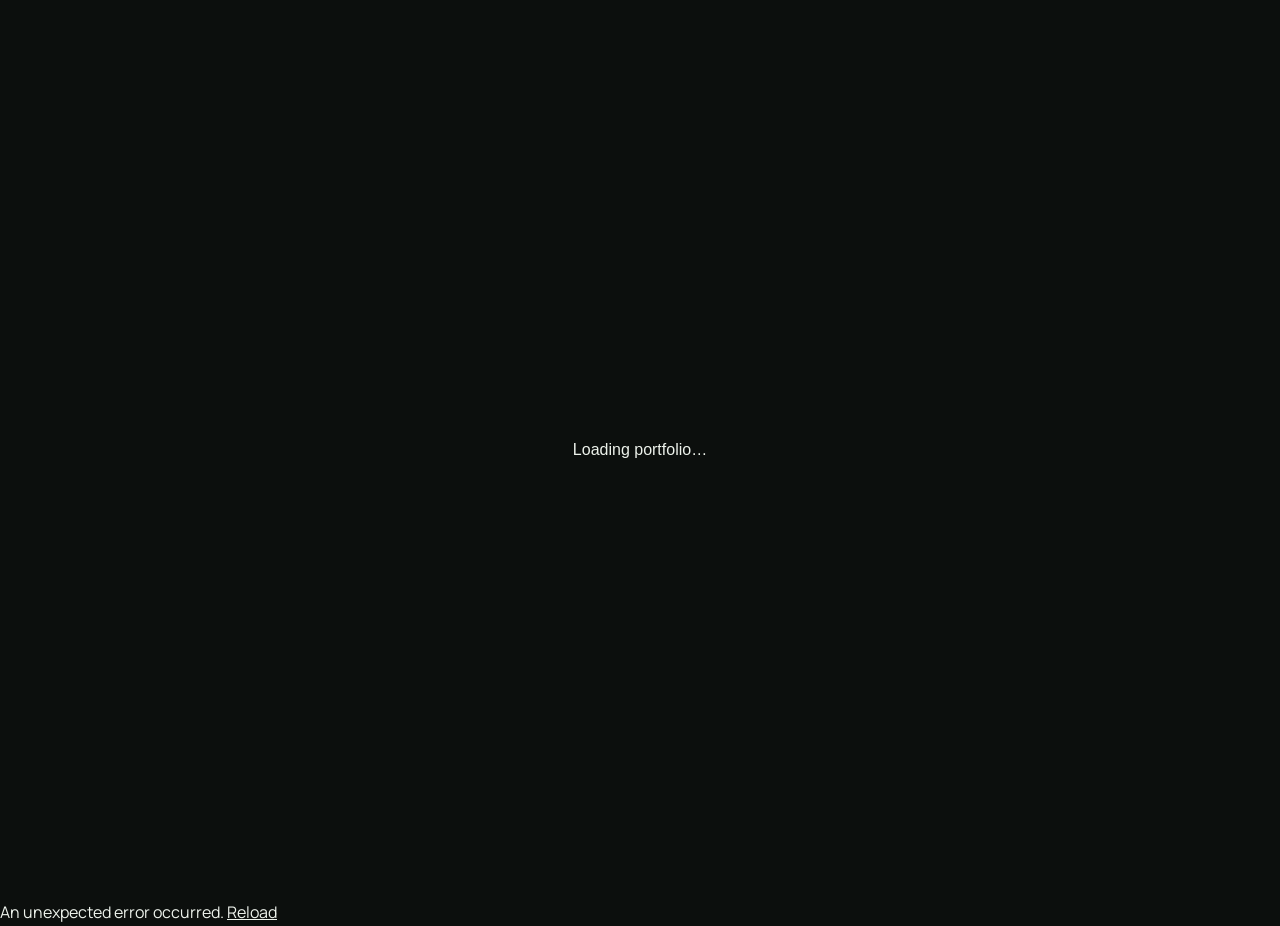
==== commit 9b2c35db: "Serve Blazor app from repository root" ====
--- a/index.html
+++ b/index.html
@@ -1,1256 +1,20 @@
 <!DOCTYPE html>
 <html lang="en">
 <head>
-<meta charset="UTF-8">
-<meta name="viewport" content="width=device-width, initial-scale=1.0">
-<title>Rohit Suryaa Saravanan — Data Scientist</title>
-<link rel="icon" type="image/svg+xml" href="data:image/svg+xml,<svg xmlns='http://www.w3.org/2000/svg' viewBox='0 0 64 64'><rect width='64' height='64' rx='12' fill='%231a472a'/><text x='50%25' y='54%25' dominant-baseline='middle' text-anchor='middle' font-family='Georgia,serif' font-weight='700' font-size='22' fill='%23c8a96e'>RSS</text></svg>">
-<link rel="preconnect" href="https://fonts.googleapis.com">
-<link href="https://fonts.googleapis.com/css2?family=Fraunces:ital,opsz,wght@0,9..144,400;0,9..144,600;0,9..144,700;0,9..144,900;1,9..144,400&family=DM+Sans:ital,wght@0,300;0,400;0,500;1,300&display=swap" rel="stylesheet">
-<style>
-  :root {
-    --ink: #0e0e0e;
-    --ink-soft: #5a5a5a;
-    --ink-muted: #999;
-    --bg: #f5f3ee;
-    --bg-card: #ffffff;
-    --accent: #1a472a;
-    --accent-light: #e8f0eb;
-    --accent2: #c8a96e;
-    --border: rgba(14,14,14,0.1);
-    --font-display: 'Fraunces', serif;
-    --font-body: 'DM Sans', sans-serif;
-  }
-
-
-  /* DARK MODE */
-  [data-theme="dark"] {
-    --ink: #f0ede8;
-    --ink-soft: #b0ada8;
-    --ink-muted: #6e6b67;
-    --bg: #141412;
-    --bg-card: #1e1c1a;
-    --accent: #4a9e6b;
-    --accent-light: #1a2e22;
-    --accent2: #c8a96e;
-    --border: rgba(240,237,232,0.1);
-  }
-
-  [data-theme="dark"] nav {
-    background: rgba(20,20,18,0.92);
-  }
-
-  [data-theme="dark"] .hero-card {
-    background: #1e1c1a;
-    box-shadow: 0 20px 60px rgba(0,0,0,0.4);
-  }
-
-  [data-theme="dark"] .stat-box { background: #141412; }
-  [data-theme="dark"] .skill-card { background: #1e1c1a; }
-  [data-theme="dark"] .project-card { background: #1e1c1a; }
-  [data-theme="dark"] .cert-card { background: #1e1c1a; }
-
-  [data-theme="dark"] .edu-item { border-color: rgba(240,237,232,0.1); }
-  [data-theme="dark"] .exp-item { border-color: rgba(240,237,232,0.1); }
-  [data-theme="dark"] .info-list li { border-color: rgba(240,237,232,0.1); }
-
-  /* Theme toggle button */
-  .theme-toggle {
-    background: none; border: 1.5px solid var(--border);
-    border-radius: 2rem; padding: 5px 12px;
-    cursor: pointer; font-size: 0.85rem;
-    color: var(--ink-soft); display: flex; align-items: center; gap: 6px;
-    transition: border-color 0.2s, color 0.2s;
-    font-family: var(--font-body);
-  }
-  .theme-toggle:hover { border-color: var(--accent); color: var(--accent); }
-
-  * { margin: 0; padding: 0; box-sizing: border-box; }
-  section { transition: background 0.3s; }
-
-  html { scroll-behavior: smooth; }
-
-  body {
-    font-family: var(--font-body);
-    background: var(--bg);
-    color: var(--ink);
-    line-height: 1.6;
-    overflow-x: hidden;
-    transition: background 0.3s, color 0.3s;
-  }
-
-  /* NAV */
-  nav {
-    position: fixed; top: 0; left: 0; right: 0; z-index: 100;
-    display: flex; align-items: center; justify-content: space-between;
-    padding: 1.2rem 3rem;
-    background: rgba(245,243,238,0.92); transition: background 0.3s;
-    backdrop-filter: blur(12px);
-    border-bottom: 1px solid var(--border);
-  }
-  .nav-logo {
-    font-family: var(--font-display);
-    font-weight: 800; font-size: 1.1rem;
-    letter-spacing: -0.02em;
-    color: var(--ink);
-    text-decoration: none;
-  }
-  .nav-links { display: flex; gap: 2rem; list-style: none; }
-  .nav-links a {
-    font-size: 0.85rem; font-weight: 400;
-    color: var(--ink-soft); text-decoration: none;
-    letter-spacing: 0.04em; text-transform: uppercase;
-    transition: color 0.2s;
-  }
-  .nav-links a:hover { color: var(--accent); }
-
-  /* HERO */
-  #hero {
-    min-height: 100vh;
-    display: grid;
-    grid-template-columns: 1fr 1fr;
-    padding: 0 3rem;
-    align-items: center;
-    gap: 4rem;
-    padding-top: 80px;
-  }
-  .hero-text { max-width: 580px; }
-  .hero-tag {
-    display: inline-flex; align-items: center; gap: 8px;
-    font-size: 0.78rem; letter-spacing: 0.1em; text-transform: uppercase;
-    color: var(--accent); font-weight: 500;
-    background: var(--accent-light);
-    padding: 6px 14px; border-radius: 2rem;
-    margin-bottom: 2rem;
-  }
-  .hero-tag::before { content: ''; width: 6px; height: 6px; border-radius: 50%; background: var(--accent); }
-  h1 {
-    font-family: var(--font-display);
-    font-size: clamp(3rem, 5vw, 5rem);
-    font-weight: 900;
-    line-height: 0.95;
-    letter-spacing: -0.02em;
-    margin-bottom: 1.5rem;
-  }
-  h1 span { color: var(--accent); }
-  .hero-sub {
-    font-size: 1.1rem; font-weight: 300;
-    color: var(--ink-soft); line-height: 1.8;
-    max-width: 440px; margin-bottom: 2.5rem;
-  }
-  .hero-cta { display: flex; gap: 1rem; flex-wrap: wrap; }
-  .btn-primary {
-    background: var(--accent); color: #fff;
-    padding: 0.85rem 2rem; border-radius: 0.3rem;
-    font-family: var(--font-body); font-size: 0.9rem; font-weight: 500;
-    text-decoration: none; border: none; cursor: pointer;
-    transition: background 0.2s, transform 0.15s;
-    display: inline-block;
-  }
-  .btn-primary:hover { background: #0f2d19; transform: translateY(-1px); }
-  .btn-outline {
-    background: transparent; color: var(--ink);
-    padding: 0.85rem 2rem; border-radius: 0.3rem;
-    font-family: var(--font-body); font-size: 0.9rem; font-weight: 500;
-    text-decoration: none; border: 1.5px solid var(--border);
-    cursor: pointer; transition: border-color 0.2s, transform 0.15s;
-    display: inline-block;
-  }
-  .btn-outline:hover { border-color: var(--ink); transform: translateY(-1px); }
-
-  .hero-visual {
-    display: flex; justify-content: center; align-items: center;
-    position: relative;
-  }
-  .hero-card {
-    background: var(--bg-card);
-    border: 1px solid var(--border);
-    border-radius: 1.5rem;
-    padding: 2.5rem 2.5rem 2rem;
-    width: 100%; max-width: 380px;
-    box-shadow: 0 20px 60px rgba(0,0,0,0.08);
-    position: relative;
-    text-align: center;
-  }
-  .hero-photo-wrap {
-    width: 150px; height: 150px;
-    margin: 0 auto 1.5rem;
-    border-radius: 50%;
-    padding: 5px;
-    background: linear-gradient(135deg, var(--accent), var(--accent2));
-    box-shadow: 0 10px 30px rgba(26,71,42,0.25);
-  }
-  .hero-photo {
-    width: 100%; height: 100%;
-    border-radius: 50%;
-    object-fit: cover;
-    object-position: center top;
-    border: 3px solid var(--bg-card);
-    display: block;
-  }
-  .avatar-ring {
-    width: 90px; height: 90px; border-radius: 50%;
-    background: linear-gradient(135deg, var(--accent), var(--accent2));
-    display: flex; align-items: center; justify-content: center;
-    font-family: var(--font-display); font-size: 2rem; font-weight: 800;
-    color: #fff; margin-bottom: 1.2rem;
-  }
-  .hero-card h3 {
-    font-family: var(--font-display); font-size: 1.5rem;
-    font-weight: 700; margin-bottom: 0.4rem; letter-spacing: -0.01em;
-  }
-  .hero-card p { font-size: 0.9rem; color: var(--ink-soft); margin-bottom: 1.5rem; }
-  .stat-row {
-    display: grid; grid-template-columns: repeat(3,1fr); gap: 0.8rem;
-    margin-top: 1.5rem;
-  }
-  .stat-box {
-    background: var(--bg); border-radius: 0.75rem;
-    padding: 0.9rem 0.5rem; text-align: center;
-    border: 1px solid var(--border);
-    transition: transform 0.2s;
-  }
-  .stat-box:hover { transform: translateY(-3px); }
-  .stat-num {
-    font-family: var(--font-display); font-size: 1.5rem;
-    font-weight: 700; color: var(--accent); display: block;
-  }
-  .stat-label { font-size: 0.68rem; color: var(--ink-muted); letter-spacing: 0.03em; }
-  .location-badge {
-    display: inline-flex; align-items: center; gap: 6px;
-    font-size: 0.8rem; color: var(--ink-soft);
-    background: var(--bg); padding: 6px 14px; border-radius: 2rem;
-    border: 1px solid var(--border);
-  }
-
-  /* SECTION SHARED */
-  section { padding: 6rem 3rem; }
-  .section-label {
-    font-size: 0.75rem; letter-spacing: 0.12em; text-transform: uppercase;
-    color: var(--accent); font-weight: 500; margin-bottom: 0.6rem;
-  }
-  h2 {
-    font-family: var(--font-display);
-    font-size: clamp(2rem, 3.5vw, 3rem);
-    font-weight: 700; letter-spacing: -0.015em;
-    line-height: 1.1; margin-bottom: 3rem;
-  }
-  .divider { width: 40px; height: 3px; background: var(--accent); border-radius: 2px; margin: 1rem 0 3rem; }
-
-  /* ABOUT */
-  #about { background: var(--bg-card); }
-  .about-grid { display: grid; grid-template-columns: 1fr 1fr; gap: 5rem; align-items: start; }
-  .about-text { font-size: 1.05rem; line-height: 1.9; color: var(--ink-soft); }
-  .about-text strong { color: var(--ink); font-weight: 500; }
-  .info-list { list-style: none; margin-top: 2rem; }
-  .info-list li {
-    display: flex; gap: 1rem; padding: 0.8rem 0;
-    border-bottom: 1px solid var(--border);
-    font-size: 0.9rem;
-  }
-  .info-list li:last-child { border-bottom: none; }
-  .info-key { font-weight: 500; min-width: 90px; color: var(--ink-muted); font-size: 0.8rem; text-transform: uppercase; letter-spacing: 0.05em; padding-top: 2px; }
-  .info-val { color: var(--ink); }
-  .info-val a { color: var(--accent); text-decoration: none; }
-  .info-val a:hover { text-decoration: underline; }
-
-  /* SKILLS */
-  #skills { background: var(--bg); }
-  .skills-grid { display: grid; grid-template-columns: repeat(auto-fit, minmax(240px,1fr)); gap: 1.5rem; }
-  .skill-card {
-    background: var(--bg-card); border: 1px solid var(--border);
-    border-radius: 1rem; padding: 1.8rem;
-    transition: transform 0.2s, box-shadow 0.2s;
-  }
-  .skill-card:hover { transform: translateY(-4px); box-shadow: 0 12px 40px rgba(0,0,0,0.08); }
-  .skill-icon {
-    width: 42px; height: 42px; border-radius: 0.6rem;
-    background: var(--accent-light); display: flex; align-items: center;
-    justify-content: center; margin-bottom: 1rem; font-size: 1.2rem;
-  }
-  .skill-card h4 {
-    font-family: var(--font-display); font-size: 0.95rem;
-    font-weight: 700; margin-bottom: 0.7rem; color: var(--ink);
-  }
-  .skill-tags { display: flex; flex-wrap: wrap; gap: 6px; }
-  .tag {
-    font-size: 0.75rem; padding: 3px 10px; border-radius: 2rem;
-    background: var(--bg); border: 1px solid var(--border);
-    color: var(--ink-soft); white-space: nowrap;
-  }
-
-  /* EXPERIENCE */
-  #experience { background: var(--bg-card); }
-  .exp-item {
-    display: grid; grid-template-columns: 200px 1fr;
-    gap: 3rem; padding: 2.5rem 0;
-    border-bottom: 1px solid var(--border);
-  }
-  .exp-item:last-child { border-bottom: none; }
-  .exp-meta { padding-top: 0.2rem; }
-  .exp-date { font-size: 0.8rem; color: var(--accent); font-weight: 500; letter-spacing: 0.04em; margin-bottom: 0.4rem; }
-  .exp-company { font-size: 0.85rem; color: var(--ink-muted); }
-  .exp-content h3 {
-    font-family: var(--font-display); font-size: 1.3rem;
-    font-weight: 700; margin-bottom: 1rem; letter-spacing: -0.02em;
-  }
-  .exp-content ul { list-style: none; }
-  .exp-content ul li {
-    position: relative; padding-left: 1.2rem;
-    font-size: 0.95rem; color: var(--ink-soft);
-    line-height: 1.7; margin-bottom: 0.6rem;
-  }
-  .exp-content ul li::before {
-    content: '→'; position: absolute; left: 0;
-    color: var(--accent2); font-size: 0.85rem;
-  }
-
-  /* PROJECTS */
-  #projects { background: var(--bg); }
-  .projects-grid { display: grid; grid-template-columns: repeat(auto-fit, minmax(300px,1fr)); gap: 1.5rem; }
-  .project-card {
-    background: var(--bg-card); border: 1px solid var(--border);
-    border-radius: 1rem; padding: 2rem;
-    transition: transform 0.2s, box-shadow 0.2s;
-    display: flex; flex-direction: column;
-  }
-  .project-card:hover { transform: translateY(-4px); box-shadow: 0 12px 40px rgba(0,0,0,0.08); }
-  .project-num {
-    font-family: var(--font-display); font-size: 2.5rem;
-    font-weight: 800; color: var(--accent-light);
-    line-height: 1; margin-bottom: 0.8rem;
-  }
-  .project-card h3 {
-    font-family: var(--font-display); font-size: 1.05rem;
-    font-weight: 700; margin-bottom: 0.6rem; color: var(--ink);
-  }
-  .project-card p { font-size: 0.88rem; color: var(--ink-soft); line-height: 1.7; flex: 1; }
-  .project-foot { margin-top: 1.5rem; display: flex; flex-wrap: wrap; gap: 6px; }
-  .project-tag {
-    font-size: 0.72rem; padding: 4px 10px; border-radius: 2rem;
-    background: var(--accent-light); color: var(--accent);
-    font-weight: 500; letter-spacing: 0.03em;
-  }
-
-  /* EDUCATION */
-  #education { background: var(--bg-card); }
-  .edu-item {
-    display: grid; grid-template-columns: 200px 1fr;
-    gap: 3rem; padding: 2.5rem 0;
-    border-bottom: 1px solid var(--border);
-  }
-  .edu-item:last-child { border-bottom: none; }
-  .edu-date { font-size: 0.8rem; color: var(--accent); font-weight: 500; margin-bottom: 0.4rem; }
-  .edu-institution { font-size: 0.85rem; color: var(--ink-muted); }
-  .edu-content h3 {
-    font-family: var(--font-display); font-size: 1.2rem;
-    font-weight: 700; margin-bottom: 0.5rem; letter-spacing: -0.02em;
-  }
-  .edu-content p { font-size: 0.9rem; color: var(--ink-soft); line-height: 1.7; }
-
-  /* CERTS */
-  #certifications { background: var(--bg); }
-  .cert-grid { display: grid; grid-template-columns: repeat(auto-fit, minmax(220px,1fr)); gap: 1rem; }
-  .cert-card {
-    background: var(--bg-card); border: 1px solid var(--border);
-    border-radius: 0.75rem; padding: 1.5rem;
-    display: flex; align-items: flex-start; gap: 1rem;
-  }
-  .cert-icon {
-    font-size: 1.5rem; flex-shrink: 0;
-    width: 42px; height: 42px; border-radius: 0.5rem;
-    background: var(--accent-light); display: flex;
-    align-items: center; justify-content: center;
-  }
-  .cert-card h4 { font-size: 0.9rem; font-weight: 500; color: var(--ink); line-height: 1.4; }
-  .cert-card p { font-size: 0.78rem; color: var(--ink-muted); margin-top: 3px; }
-
-  /* RESUME */
-  #resume { background: var(--bg); text-align: center; }
-  .resume-center { max-width: 600px; margin: 0 auto; }
-  .resume-center .divider { margin-left: auto; margin-right: auto; }
-  .resume-big-head {
-    font-family: var(--font-display);
-    font-size: clamp(2.6rem, 4.5vw, 4rem);
-    font-weight: 700; line-height: 1.05;
-    letter-spacing: -0.025em; margin-bottom: 1.5rem; color: var(--ink);
-  }
-  .resume-big-head em { color: var(--accent); font-style: italic; }
-  .resume-center-sub {
-    font-size: 1.05rem; color: var(--ink-soft);
-    line-height: 1.8; margin-bottom: 3rem;
-  }
-  .resume-stats-row {
-    display: flex; gap: 1rem; justify-content: center;
-    flex-wrap: wrap; margin-bottom: 3rem;
-  }
-  .resume-stat-pill {
-    background: var(--bg-card); border: 1px solid var(--border);
-    border-radius: 0.75rem; padding: 1rem 1.6rem; min-width: 120px;
-    transition: transform 0.2s;
-  }
-  .resume-stat-pill:hover { transform: translateY(-3px); }
-  .resume-stat-pill .r-num {
-    font-family: var(--font-display); font-size: 1.9rem;
-    font-weight: 700; color: var(--accent);
-    display: block; line-height: 1;
-  }
-  .resume-stat-pill .r-lbl {
-    font-size: 0.68rem; color: var(--ink-muted);
-    letter-spacing: 0.06em; text-transform: uppercase;
-    margin-top: 4px; display: block;
-  }
-  .resume-avail {
-    display: flex; align-items: center; justify-content: center;
-    gap: 0.6rem; margin-top: 1.5rem;
-    font-size: 0.8rem; color: var(--ink-muted);
-  }
-  .resume-avail-dot { width: 3px; height: 3px; border-radius: 50%; background: var(--border); display: inline-block; }
-
-  /* CONTACT */
-  #contact {
-    background: var(--accent);
-    color: #fff; text-align: center;
-  }
-  #contact .section-label { color: var(--accent2); }
-  #contact h2 { color: #fff; }
-  #contact .divider { background: var(--accent2); }
-  .contact-sub { font-size: 1.05rem; color: rgba(255,255,255,0.7); margin-bottom: 3rem; max-width: 480px; margin-left: auto; margin-right: auto; }
-  .contact-links { display: flex; gap: 1.5rem; justify-content: center; flex-wrap: wrap; }
-  .contact-link {
-    display: inline-flex; align-items: center; gap: 8px;
-    padding: 0.9rem 1.8rem; border-radius: 0.3rem;
-    font-size: 0.9rem; font-weight: 500; text-decoration: none;
-    transition: transform 0.15s, background 0.2s;
-  }
-  .contact-link:hover { transform: translateY(-2px); }
-  .contact-link.email { background: #fff; color: var(--accent); }
-  .contact-link.linkedin { background: rgba(255,255,255,0.15); color: #fff; border: 1px solid rgba(255,255,255,0.3); }
-  .contact-link.resume-dl { background: var(--accent2); color: #fff; }
-  .contact-info { margin-top: 3rem; font-size: 0.85rem; color: rgba(255,255,255,0.5); }
-
-  /* RESUME LANG MODAL */
-  .resume-modal-overlay {
-    position: fixed; inset: 0; background: rgba(0,0,0,0.55);
-    z-index: 9999; display: flex; align-items: center; justify-content: center;
-    backdrop-filter: blur(4px);
-  }
-  .resume-modal {
-    background: var(--bg-card); border: 1px solid var(--border);
-    border-radius: 1.25rem; padding: 2.5rem 2rem; text-align: center;
-    max-width: 400px; width: 90%; box-shadow: 0 24px 60px rgba(0,0,0,0.2);
-  }
-  .resume-modal h3 {
-    font-family: var(--font-display); font-size: 1.4rem;
-    font-weight: 700; margin-bottom: 0.5rem; letter-spacing: -0.01em;
-  }
-  .resume-modal p { font-size: 0.9rem; color: var(--ink-soft); margin-bottom: 2rem; line-height: 1.6; }
-  .resume-modal-btns { display: flex; gap: 1rem; justify-content: center; flex-wrap: wrap; }
-  .resume-modal-cancel {
-    background: none; border: none; color: var(--ink-muted);
-    font-size: 0.82rem; cursor: pointer; margin-top: 1.2rem;
-    font-family: var(--font-body); text-decoration: underline; display: block; margin-left: auto; margin-right: auto;
-  }
-  .resume-modal-cancel:hover { color: var(--ink); }
-
-  /* FOOTER */
-  footer {
-    background: #0e0e0e; color: rgba(255,255,255,0.4);
-    text-align: center; padding: 1.5rem;
-    font-size: 0.8rem;
-  }
-
-  /* ANIMATIONS */
-  @keyframes fadeUp {
-    from { opacity: 0; transform: translateY(24px); }
-    to { opacity: 1; transform: translateY(0); }
-  }
-  .hero-text > * { animation: fadeUp 0.6s ease both; }
-  .hero-text > *:nth-child(1) { animation-delay: 0.1s; }
-  .hero-text > *:nth-child(2) { animation-delay: 0.2s; }
-  .hero-text > *:nth-child(3) { animation-delay: 0.3s; }
-  .hero-text > *:nth-child(4) { animation-delay: 0.4s; }
-  .hero-visual { animation: fadeUp 0.8s ease 0.5s both; }
-
-  /* RESPONSIVE */
-  @media (max-width: 900px) {
-    nav { padding: 1rem 1.5rem; }
-    .nav-links { display: none; }
-    #hero { grid-template-columns: 1fr; padding: 6rem 1.5rem 3rem; gap: 3rem; }
-    .hero-visual { order: -1; }
-    section { padding: 4rem 1.5rem; }
-    .about-grid { grid-template-columns: 1fr; gap: 2rem; }
-    .exp-item, .edu-item { grid-template-columns: 1fr; gap: 0.5rem; }
-    .exp-meta, .edu-meta { display: flex; gap: 1rem; align-items: center; }
-  }
-</style>
+    <meta charset="utf-8" />
+    <meta name="viewport" content="width=device-width, initial-scale=1.0" />
+    <meta name="description" content="Portfolio of Rohit Suryaa Saravanan, Software Developer and Data Scientist building reliable software and intelligent data systems." />
+    <base href="/" />
+    <link rel="stylesheet" href="css/app.css" />
+    <link rel="icon" type="image/svg+xml" href="rss_logo.svg" />
+    <title>Rohit Suryaa Saravanan — Software Developer & Data Scientist</title>
 </head>
 <body>
-
-<nav>
-  <a class="nav-logo" href="#hero">RSS</a>
-  <ul class="nav-links">
-    <li><a href="#about" data-en="About" data-de="Über mich">About</a></li>
-    <li><a href="#skills" data-en="Skills" data-de="Fähigkeiten">Skills</a></li>
-    <li><a href="#experience" data-en="Experience" data-de="Erfahrung">Experience</a></li>
-    <li><a href="#research" data-en="Research" data-de="Forschung">Research</a></li>
-    <li><a href="#projects" data-en="Projects" data-de="Projekte">Projects</a></li>
-    <li><a href="#education" data-en="Education" data-de="Ausbildung">Education</a></li>
-    <li><a href="#resume" data-en="Resume" data-de="Lebenslauf">Resume</a></li>
-    <li><a href="#contact" data-en="Contact" data-de="Kontakt">Contact</a></li>
-  </ul>
-  <div style="display:flex; gap:0.6rem; align-items:center;">
-    <button class="theme-toggle" onclick="toggleLang()" id="langBtn">🌐 DE</button>
-    <button class="theme-toggle" onclick="toggleTheme()" id="themeBtn">🌙 Dark</button>
-  </div>
-</nav>
-
-<!-- HERO -->
-<section id="hero">
-  <div class="hero-text">
-    <div class="hero-tag" data-en="Available for opportunities" data-de="Offen für neue Möglichkeiten">Available for opportunities</div>
-    <h1>Rohit<br>Suryaa<br><span>Saravanan</span></h1>
-    <p class="hero-sub" data-en="Data Scientist &amp; Software Developer with expertise in machine learning, backend systems, and data engineering. Currently pursuing MSc in Data Science at Hochschule Fulda." data-de="Data Scientist &amp; Softwareentwickler mit Expertise in maschinellem Lernen, Backend-Systemen und Data Engineering. Derzeit Masterstudium Data Science an der Hochschule Fulda.">Data Scientist &amp; Software Developer with expertise in machine learning, backend systems, and data engineering. Currently pursuing MSc in Data Science at Hochschule Fulda.</p>
-    <div class="hero-cta">
-      <a href="#contact" class="btn-primary" data-en="Get in Touch" data-de="Kontakt aufnehmen">Get in Touch</a>
-      <a href="#research" class="btn-outline" data-en="View Projects" data-de="Projekte ansehen">View Projects</a>
-      <button onclick="document.getElementById('resume').scrollIntoView({behavior:'smooth'})" class="btn-outline" data-en="↓ Resume" data-de="↓ Lebenslauf">↓ Resume</button>
+    <div id="app">
+        <div style="min-height:100vh;display:grid;place-items:center;font-family:sans-serif">Loading portfolio…</div>
     </div>
-  </div>
-
-  <div class="hero-visual">
-    <div class="hero-card">
-      <div class="hero-photo-wrap">
-        <img src="[data-uri]" alt="Rohit Suryaa Saravanan" class="hero-photo">
-      </div>
-      <h3>Rohit Suryaa</h3>
-      <p data-en="Associate Software Developer &rarr; Data Scientist" data-de="Associate Software Developer &rarr; Data Scientist">Associate Software Developer &rarr; Data Scientist</p>
-      <div class="location-badge">
-        📍 Fulda, Germany
-      </div>
-      <div class="stat-row">
-        <div class="stat-box">
-          <span class="stat-num">1+</span>
-          <span class="stat-label" data-en="Years Exp" data-de="Jahre Erf.">Years Exp</span>
-        </div>
-        <div class="stat-box">
-          <span class="stat-num">2</span>
-          <span class="stat-label" data-en="IEEE Papers" data-de="IEEE-Papers">IEEE Papers</span>
-        </div>
-        <div class="stat-box">
-          <span class="stat-num">4</span>
-          <span class="stat-label" data-en="Projects" data-de="Projekte">Projects</span>
-        </div>
-      </div>
-    </div>
-  </div>
-</section>
-
-<!-- ABOUT -->
-<section id="about" style="background: var(--bg-card);">
-  <div class="section-label" data-en="About Me" data-de="Über mich">About Me</div>
-  <div class="divider"></div>
-  <div class="about-grid">
-    <div>
-      <h2 data-en="Building data-driven solutions that matter" data-de="Datengetriebene Lösungen, die zählen">Building data-driven solutions that matter</h2>
-      <p class="about-text" id="aboutBio">
-        I'm a passionate Data Scientist and Software Developer from Chennai, India, currently based in Fulda, Germany. With a strong foundation in both <strong>software engineering</strong> and <strong>data science</strong>, I bridge the gap between raw data and actionable insights.<br><br>
-        My experience spans building scalable enterprise systems, designing ML models with high prediction accuracy, and exploring blockchain-based financial solutions for social impact. I thrive in Agile environments and bring both technical rigor and creative problem-solving to every project.
-      </p>
-    </div>
-    <div>
-      <ul class="info-list">
-        <li><span class="info-key" data-en="Location" data-de="Standort">Location</span><span class="info-val" data-en="Fulda, Hessen, Germany" data-de="Fulda, Hessen, Deutschland">Fulda, Hessen, Germany</span></li>
-        <li><span class="info-key" data-en="Nationality" data-de="Nationalität">Nationality</span><span class="info-val" data-en="Indian" data-de="Indisch">Indian</span></li>
-        <li><span class="info-key" data-en="Email" data-de="E-Mail">Email</span><span class="info-val"><a href="mailto:Rohitsuryaas21@gmail.com">Rohitsuryaas21@gmail.com</a></span></li>
-        <li><span class="info-key" data-en="Phone" data-de="Telefon">Phone</span><span class="info-val">+49 160 96597803</span></li>
-        <li><span class="info-key" data-en="LinkedIn" data-de="LinkedIn">LinkedIn</span><span class="info-val"><a href="https://www.linkedin.com/in/rohit-suryaa-saravanan-197b33303/" target="_blank" rel="noopener noreferrer">rohit-suryaa-saravanan</a></span></li>
-        <li><span class="info-key" data-en="Languages" data-de="Sprachen">Languages</span><span class="info-val" data-en="English (Fluent) · Tamil (Native) · German (A2)" data-de="Englisch (Fließend) · Tamil (Muttersprache) · Deutsch (A2)">English (Fluent) · Tamil (Native) · German (A2)</span></li>
-        <li><span class="info-key" data-en="Status" data-de="Status">Status</span><span class="info-val" data-en="MSc Data Science (Ongoing)" data-de="M.Sc. Data Science (laufend)">MSc Data Science (Ongoing)</span></li>
-      </ul>
-    </div>
-  </div>
-</section>
-
-<!-- SKILLS -->
-<section id="skills" style="background: var(--bg);">
-  <div class="section-label" data-en="Knowledge &amp; Skills" data-de="Kenntnisse &amp; Fähigkeiten">Knowledge &amp; Skills</div>
-  <h2 data-en="Technical Toolkit" data-de="Technisches Repertoire">Technical Toolkit</h2>
-  <div class="divider"></div>
-  <div class="skills-grid">
-    <div class="skill-card">
-      <div class="skill-icon">🧠</div>
-      <h4 data-en="Data &amp; Analytics" data-de="Daten &amp; Analytik">Data &amp; Analytics</h4>
-      <div class="skill-tags">
-        <span class="tag">NumPy</span><span class="tag">Pandas</span><span class="tag">Scikit-learn</span>
-        <span class="tag">PyTorch</span><span class="tag">Matplotlib</span><span class="tag">Seaborn</span>
-        <span class="tag">Power BI</span><span class="tag">ETL Pipelines</span><span class="tag">Statistical Analysis</span>
-      </div>
-    </div>
-    <div class="skill-card">
-      <div class="skill-icon">⚙️</div>
-      <h4 data-en="Backend Development" data-de="Backend-Entwicklung">Backend Development</h4>
-      <div class="skill-tags">
-        <span class="tag">Python</span><span class="tag">Java</span><span class="tag">Flask</span>
-        <span class="tag">.NET</span><span class="tag">Express.js</span><span class="tag">Solidity</span>
-        <span class="tag">RESTful APIs</span><span class="tag">JWT</span>
-      </div>
-    </div>
-    <div class="skill-card">
-      <div class="skill-icon">🎨</div>
-      <h4 data-en="Frontend" data-de="Frontend">Frontend</h4>
-      <div class="skill-tags">
-        <span class="tag">React.js</span><span class="tag">HTML/CSS</span><span class="tag">TailwindCSS</span>
-        <span class="tag">XML</span><span class="tag">MudBlazor</span>
-      </div>
-    </div>
-    <div class="skill-card">
-      <div class="skill-icon">🗄️</div>
-      <h4 data-en="Databases" data-de="Datenbanken">Databases</h4>
-      <div class="skill-tags">
-        <span class="tag">MySQL</span><span class="tag">PostgreSQL</span><span class="tag">MongoDB</span>
-        <span class="tag">Complex SQL</span>
-      </div>
-    </div>
-    <div class="skill-card">
-      <div class="skill-icon">☁️</div>
-      <h4 data-en="DevOps &amp; Cloud" data-de="DevOps &amp; Cloud">DevOps &amp; Cloud</h4>
-      <div class="skill-tags">
-        <span class="tag">Azure</span><span class="tag">Docker</span><span class="tag">Jenkins</span>
-        <span class="tag">CI/CD</span><span class="tag">Git</span><span class="tag">Subversion</span>
-      </div>
-    </div>
-    <div class="skill-card">
-      <div class="skill-icon">🔗</div>
-      <h4 data-en="Blockchain &amp; API" data-de="Blockchain &amp; API">Blockchain &amp; API</h4>
-      <div class="skill-tags">
-        <span class="tag">Web3.py</span><span class="tag">Ganache</span><span class="tag">Stripe API</span>
-        <span class="tag">Smart Contracts</span><span class="tag">Ethereum</span>
-      </div>
-    </div>
-  </div>
-</section>
-
-<!-- EXPERIENCE -->
-<section id="experience" style="background: var(--bg-card);">
-  <div class="section-label" data-en="Work Experience" data-de="Berufserfahrung">Work Experience</div>
-  <h2 data-en="Where I've Worked" data-de="Wo ich gearbeitet habe">Where I've Worked</h2>
-  <div class="divider"></div>
-
-  <div class="exp-item">
-    <div class="exp-meta">
-      <div class="exp-date">Mar 2024 — Apr 2025</div>
-      <div class="exp-company">EigenSecure · USA (Remote)</div>
-    </div>
-    <div class="exp-content">
-      <h3 data-en="Associate Software Developer" data-de="Associate Software Developer">Associate Software Developer</h3>
-      <ul>
-        <li data-en="Developed and maintained a scalable enterprise Information Security Management System (ISMS), designing robust backend architecture, RESTful APIs, and data-centric workflows ensuring reliable processing and reporting." data-de="Entwicklung und Wartung eines skalierbaren Information Security Management Systems (ISMS) mit robuster Backend-Architektur, RESTful-APIs und datenzentrierten Workflows für zuverlässige Verarbeitung und Berichterstattung.">Developed and maintained a scalable enterprise Information Security Management System (ISMS), designing robust backend architecture, RESTful APIs, and data-centric workflows ensuring reliable processing and reporting.</li>
-        <li data-en="Optimized relational databases, complex SQL queries, and backend components to improve system scalability, data flow efficiency, and overall application performance in production environments." data-de="Optimierung relationaler Datenbanken, komplexer SQL-Abfragen und Backend-Komponenten zur Verbesserung der Systemskalierbarkeit, Datenflusseffizienz und Anwendungsleistung in Produktionsumgebungen.">Optimized relational databases, complex SQL queries, and backend components to improve system scalability, data flow efficiency, and overall application performance in production environments.</li>
-        <li data-en="Supported cloud deployments and CI/CD pipelines within Agile/Scrum teams, delivering secure, production-ready systems with high reliability, monitoring, and maintainability." data-de="Unterstützung von Cloud-Deployments und CI/CD-Pipelines in Agile/Scrum-Teams, mit sicheren, produktionsreifen Systemen mit hoher Zuverlässigkeit, Monitoring und Wartbarkeit.">Supported cloud deployments and CI/CD pipelines within Agile/Scrum teams, delivering secure, production-ready systems with high reliability, monitoring, and maintainability.</li>
-      </ul>
-    </div>
-  </div>
-</section>
-
-<!-- RESEARCH -->
-<section id="research" style="background: var(--bg);">
-  <div class="section-label" data-en="Research &amp; Published Work" data-de="Forschung &amp; Publikationen">Research &amp; Published Work</div>
-  <h2 data-en="Publications" data-de="Publikationen">Publications</h2>
-  <div class="divider"></div>
-  <div class="projects-grid">
-
-    <!-- Paper 1: Windmill -->
-    <div class="project-card">
-      <div style="display:flex; justify-content:space-between; align-items:center; margin-bottom:0.8rem;">
-        <div class="project-num" style="margin-bottom:0;">01</div>
-        <span style="font-size:0.7rem; background:var(--accent-light); color:var(--accent); padding:3px 10px; border-radius:2rem; font-weight:500;">📄 IEEE · ICEMCE 2023</span>
-      </div>
-      <h3>Windmill Pitch Prediction & Error Correction with Adaptive Control</h3>
-      <p style="font-size:0.85rem; color:var(--ink-muted); margin:0.4rem 0 0.2rem;"><strong style="color:var(--ink-soft); font-weight:500;">Authors:</strong> M.S.Minu, Sharan S, <strong style="color:var(--accent); font-weight:500;">Rohit Suryaa S</strong>, Jovan Titus J</p>
-      <p id="desc-windmill" style="font-size:0.85rem; color:var(--ink-soft); line-height:1.7; margin:0.8rem 0 1rem;">Proposed an adaptive control methodology integrating real-time data analytics with pitch prediction. Reduced pitch angle error rate from <strong style="color:var(--ink);">8.6% to 2.3%</strong>, achieved <strong style="color:var(--ink);">96% prediction accuracy</strong>, and delivered a <strong style="color:var(--ink);">+21% gain in power output</strong> (841.54 to 1019.41 kWh) across 3 wind turbines over 6 months.</p>
-      <div class="project-foot">
-        <span class="project-tag">Machine Learning</span>
-        <span class="project-tag">Time Series</span>
-        <span class="project-tag">XGBoost</span>
-        <span class="project-tag">Python</span>
-      </div>
-      <div style="margin-top:1rem; padding:0.8rem 1rem; background:var(--accent-light); border-radius:0.75rem; border-left:3px solid var(--accent);">
-        <p class="impl-label" style="font-size:0.78rem; color:var(--accent); font-weight:500; margin-bottom:0.25rem;">🔬 From Paper to Implementation</p>
-        <p id="impl-windmill" style="font-size:0.78rem; color:var(--ink-soft); line-height:1.6;">Extended with XGBoost ML model, 26 engineered features, 10-min resolution data from 3 x 250kW turbines, and a data-driven residual correction layer.</p>
-      </div>
-      <div style="display:flex; gap:0.6rem; margin-top:1rem; flex-wrap:wrap;">
-        <a href="https://doi.org/10.1109/ICEMCE57940.2023.10433983" target="_blank" rel="noopener noreferrer" style="display:inline-flex;align-items:center;gap:5px;font-size:0.78rem;font-weight:500;color:#fff;background:var(--accent);text-decoration:none;padding:6px 12px;border-radius:0.3rem;transition:background 0.2s;" onmouseover="this.style.background='#0f2d19'" onmouseout="this.style.background='var(--accent)'">📄 IEEE Xplore</a>
-        <a href="https://github.com/srohitsuryaa21/windmill-pitch-prediction" target="_blank" rel="noopener noreferrer" style="display:inline-flex;align-items:center;gap:5px;font-size:0.78rem;font-weight:500;color:var(--accent);text-decoration:none;border:1.5px solid var(--accent-light);padding:5px 12px;border-radius:0.3rem;transition:background 0.2s;" onmouseover="this.style.background='var(--accent-light)'" onmouseout="this.style.background='transparent'"><svg width="13" height="13" viewBox="0 0 24 24" fill="currentColor"><path d="M12 0C5.37 0 0 5.37 0 12c0 5.31 3.435 9.795 8.205 11.385.6.105.825-.255.825-.57 0-.285-.015-1.23-.015-2.235-3.015.555-3.795-.735-4.035-1.41-.135-.345-.72-1.41-1.23-1.695-.42-.225-1.02-.78-.015-.795.945-.015 1.62.87 1.845 1.23 1.08 1.815 2.805 1.305 3.495.99.105-.78.42-1.305.765-1.605-2.67-.3-5.46-1.335-5.46-5.925 0-1.305.465-2.385 1.23-3.225-.12-.3-.54-1.53.12-3.18 0 0 1.005-.315 3.3 1.23.96-.27 1.98-.405 3-.405s2.04.135 3 .405c2.295-1.56 3.3-1.23 3.3-1.23.66 1.65.24 2.88.12 3.18.765.84 1.23 1.905 1.23 3.225 0 4.605-2.805 5.625-5.475 5.925.435.375.81 1.095.81 2.22 0 1.605-.015 2.895-.015 3.3 0 .315.225.69.825.57A12.02 12.02 0 0 0 24 12c0-6.63-5.37-12-12-12z"/></svg> GitHub</a>
-      </div>
-    </div>
-
-    <!-- Paper 2: DeFi -->
-    <div class="project-card">
-      <div style="display:flex; justify-content:space-between; align-items:center; margin-bottom:0.8rem;">
-        <div class="project-num" style="margin-bottom:0;">02</div>
-        <span style="font-size:0.7rem; background:var(--accent-light); color:var(--accent); padding:3px 10px; border-radius:2rem; font-weight:500;">📄 IEEE · ICSCSS 2024</span>
-      </div>
-      <h3>Empowering Small-Scale Farmers with DeFi via Ethereum Smart Contracts</h3>
-      <p style="font-size:0.85rem; color:var(--ink-muted); margin:0.4rem 0 0.2rem;"><strong style="color:var(--ink-soft); font-weight:500;">Authors:</strong> M.S.Minu, Sharan S, <strong style="color:var(--accent); font-weight:500;">Rohit Suryaa S</strong>, Jovan Titus J &nbsp;·&nbsp; pp. 683–690</p>
-      <p id="desc-defi" style="font-size:0.85rem; color:var(--ink-soft); line-height:1.7; margin:0.8rem 0 1rem;">Designed a decentralized agricultural finance framework using Ethereum smart contracts to automate loan disbursement, payments and insurance. Enabled transparent supply-chain traceability, increasing farmer adoption of digital transparency from <strong style="color:var(--ink);">below 50% to ~80%</strong>.</p>
-      <div class="project-foot">
-        <span class="project-tag">Blockchain</span>
-        <span class="project-tag">Solidity</span>
-        <span class="project-tag">Web3.py</span>
-        <span class="project-tag">DeFi</span>
-      </div>
-      <div style="margin-top:1rem; padding:0.8rem 1rem; background:var(--accent-light); border-radius:0.75rem; border-left:3px solid var(--accent);">
-        <p class="impl-label" style="font-size:0.78rem; color:var(--accent); font-weight:500; margin-bottom:0.25rem;">🔬 From Paper to Implementation</p>
-        <p id="impl-defi" style="font-size:0.78rem; color:var(--ink-soft); line-height:1.6;">Full working system with Ethereum smart contracts, Web3.py backend, Ganache local blockchain testing, and a supply-chain traceability layer.</p>
-      </div>
-      <div style="display:flex; gap:0.6rem; margin-top:1rem; flex-wrap:wrap;">
-        <a href="https://doi.org/10.1109/ICSCSS60660.2024.10625462" target="_blank" rel="noopener noreferrer" style="display:inline-flex;align-items:center;gap:5px;font-size:0.78rem;font-weight:500;color:#fff;background:var(--accent);text-decoration:none;padding:6px 12px;border-radius:0.3rem;transition:background 0.2s;" onmouseover="this.style.background='#0f2d19'" onmouseout="this.style.background='var(--accent)'">📄 IEEE Xplore</a>
-        <a href="https://github.com/srohitsuryaa21/defi_Farmer_Platform" target="_blank" rel="noopener noreferrer" style="display:inline-flex;align-items:center;gap:5px;font-size:0.78rem;font-weight:500;color:var(--accent);text-decoration:none;border:1.5px solid var(--accent-light);padding:5px 12px;border-radius:0.3rem;transition:background 0.2s;" onmouseover="this.style.background='var(--accent-light)'" onmouseout="this.style.background='transparent'"><svg width="13" height="13" viewBox="0 0 24 24" fill="currentColor"><path d="M12 0C5.37 0 0 5.37 0 12c0 5.31 3.435 9.795 8.205 11.385.6.105.825-.255.825-.57 0-.285-.015-1.23-.015-2.235-3.015.555-3.795-.735-4.035-1.41-.135-.345-.72-1.41-1.23-1.695-.42-.225-1.02-.78-.015-.795.945-.015 1.62.87 1.845 1.23 1.08 1.815 2.805 1.305 3.495.99.105-.78.42-1.305.765-1.605-2.67-.3-5.46-1.335-5.46-5.925 0-1.305.465-2.385 1.23-3.225-.12-.3-.54-1.53.12-3.18 0 0 1.005-.315 3.3 1.23.96-.27 1.98-.405 3-.405s2.04.135 3 .405c2.295-1.56 3.3-1.23 3.3-1.23.66 1.65.24 2.88.12 3.18.765.84 1.23 1.905 1.23 3.225 0 4.605-2.805 5.625-5.475 5.925.435.375.81 1.095.81 2.22 0 1.605-.015 2.895-.015 3.3 0 .315.225.69.825.57A12.02 12.02 0 0 0 24 12c0-6.63-5.37-12-12-12z"/></svg> GitHub</a>
-      </div>
-    </div>
-
-  </div>
-</section>
-
-<!-- PROJECTS -->
-<section id="projects" style="background: var(--bg-card);">
-  <div class="section-label" data-en="Projects" data-de="Projekte">Projects</div>
-  <h2 data-en="Featured Work" data-de="Ausgewählte Arbeiten">Featured Work</h2>
-  <div class="divider"></div>
-  <div class="projects-grid">
-    <div class="project-card">
-      <div class="project-num">01</div>
-      <h3>Employee Attrition Rate Prediction</h3>
-      <p id="desc-attrition">Performed exploratory data analysis and feature engineering on a Kaggle dataset to identify key attrition drivers. Developed and evaluated predictive models delivering actionable insights to support HR workforce retention strategies.</p>
-      <div class="project-foot">
-        <span class="project-tag">Predictive Modeling</span>
-        <span class="project-tag">EDA</span>
-        <span class="project-tag">Scikit-learn</span>
-        <span class="project-tag">Visualization</span>
-      </div>
-      <a href="https://github.com/srohitsuryaa21/employee-attrition-prediction" target="_blank" rel="noopener noreferrer" style="display:inline-flex;align-items:center;gap:6px;margin-top:1rem;font-size:0.82rem;font-weight:500;color:var(--accent);text-decoration:none;border:1.5px solid var(--accent-light);padding:6px 14px;border-radius:0.3rem;transition:background 0.2s;" onmouseover="this.style.background='var(--accent-light)'" onmouseout="this.style.background='transparent'">
-        <svg width="14" height="14" viewBox="0 0 24 24" fill="currentColor"><path d="M12 0C5.37 0 0 5.37 0 12c0 5.31 3.435 9.795 8.205 11.385.6.105.825-.255.825-.57 0-.285-.015-1.23-.015-2.235-3.015.555-3.795-.735-4.035-1.41-.135-.345-.72-1.41-1.23-1.695-.42-.225-1.02-.78-.015-.795.945-.015 1.62.87 1.845 1.23 1.08 1.815 2.805 1.305 3.495.99.105-.78.42-1.305.765-1.605-2.67-.3-5.46-1.335-5.46-5.925 0-1.305.465-2.385 1.23-3.225-.12-.3-.54-1.53.12-3.18 0 0 1.005-.315 3.3 1.23.96-.27 1.98-.405 3-.405s2.04.135 3 .405c2.295-1.56 3.3-1.23 3.3-1.23.66 1.65.24 2.88.12 3.18.765.84 1.23 1.905 1.23 3.225 0 4.605-2.805 5.625-5.475 5.925.435.375.81 1.095.81 2.22 0 1.605-.015 2.895-.015 3.3 0 .315.225.69.825.57A12.02 12.02 0 0 0 24 12c0-6.63-5.37-12-12-12z"/></svg>
-        View on GitHub
-      </a>
-    </div>
-
-    <div class="project-card">
-      <div class="project-num">02</div>
-      <h3>Supply Chain Demand Forecasting</h3>
-      <p id="desc-supply">End-to-end supply chain analytics pipeline on 100,000+ Olist Brazilian e-commerce transactions. Built four model tiers from naive baselines to SARIMA and XGBoost. Best model SARIMA(0,1,2)(1,1,1,26) achieved <strong style="color:var(--accent);">18.5% MAPE</strong> within the industry sub-20% benchmark. Includes EOQ inventory optimisation (1,259 units/order, 95% service level), delivery performance analytics across 110,123 orders (92.1% on-time), seller risk scoring across 881 sellers, and an interactive Plotly Dash dashboard.</p>
-      <div class="project-foot">
-        <span class="project-tag">SARIMA</span>
-        <span class="project-tag">XGBoost</span>
-        <span class="project-tag">Time Series</span>
-        <span class="project-tag">Plotly Dash</span>
-        <span class="project-tag">Inventory Optimisation</span>
-        <span class="project-tag">Python</span>
-      </div>
-      <a href="https://github.com/srohitsuryaa21/supply-chain-forecasting" target="_blank" rel="noopener noreferrer" style="display:inline-flex;align-items:center;gap:6px;margin-top:1rem;font-size:0.82rem;font-weight:500;color:var(--accent);text-decoration:none;border:1.5px solid var(--accent-light);padding:6px 14px;border-radius:0.3rem;transition:background 0.2s;" onmouseover="this.style.background='var(--accent-light)'" onmouseout="this.style.background='transparent'">
-        <svg width="14" height="14" viewBox="0 0 24 24" fill="currentColor"><path d="M12 0C5.37 0 0 5.37 0 12c0 5.31 3.435 9.795 8.205 11.385.6.105.825-.255.825-.57 0-.285-.015-1.23-.015-2.235-3.015.555-3.795-.735-4.035-1.41-.135-.345-.72-1.41-1.23-1.695-.42-.225-1.02-.78-.015-.795.945-.015 1.62.87 1.845 1.23 1.08 1.815 2.805 1.305 3.495.99.105-.78.42-1.305.765-1.605-2.67-.3-5.46-1.335-5.46-5.925 0-1.305.465-2.385 1.23-3.225-.12-.3-.54-1.53.12-3.18 0 0 1.005-.315 3.3 1.23.96-.27 1.98-.405 3-.405s2.04.135 3 .405c2.295-1.56 3.3-1.23 3.3-1.23.66 1.65.24 2.88.12 3.18.765.84 1.23 1.905 1.23 3.225 0 4.605-2.805 5.625-5.475 5.925.435.375.81 1.095.81 2.22 0 1.605-.015 2.895-.015 3.3 0 .315.225.69.825.57A12.02 12.02 0 0 0 24 12c0-6.63-5.37-12-12-12z"/></svg>
-        View on GitHub
-      </a>
-    </div>
-  </div>
-</section>
-
-<!-- EDUCATION -->
-<section id="education" style="background: var(--bg);">
-  <div class="section-label" data-en="Education" data-de="Ausbildung">Education</div>
-  <h2 data-en="Academic Background" data-de="Akademischer Werdegang">Academic Background</h2>
-  <div class="divider"></div>
-
-  <div class="edu-item">
-    <div class="edu-meta">
-      <div class="edu-date">Apr 2025 — Present</div>
-      <div class="edu-institution">Hochschule Fulda · Germany</div>
-    </div>
-    <div class="edu-content">
-      <h3 data-en="MSc in Data Science" data-de="M.Sc. Data Science">MSc in Data Science</h3>
-      <p data-en="Focus areas: Machine Learning, Applied Mathematics, Data Mining &amp; Predictive Analytics, Big Data Technologies &amp; Distributed Systems, Data Visualization &amp; Business Intelligence, Process Mining, Data Ethics &amp; GDPR Compliance, Research Methods." data-de="Schwerpunkte: Maschinelles Lernen, Angewandte Mathematik, Data Mining &amp; Predictive Analytics, Big-Data-Technologien &amp; Verteilte Systeme, Datenvisualisierung &amp; Business Intelligence, Process Mining, Datenethik &amp; DSGVO-Konformität, Forschungsmethoden.">Focus areas: Machine Learning, Applied Mathematics, Data Mining &amp; Predictive Analytics, Big Data Technologies &amp; Distributed Systems, Data Visualization &amp; Business Intelligence, Process Mining, Data Ethics &amp; GDPR Compliance, Research Methods.</p>
-    </div>
-  </div>
-
-  <div class="edu-item">
-    <div class="edu-meta">
-      <div class="edu-date">Aug 2020 — Nov 2024</div>
-      <div class="edu-institution">SRM University · Chennai, India</div>
-    </div>
-    <div class="edu-content">
-      <h3 data-en="BTech in Big Data Computer Science" data-de="B.Tech. Big Data Informatik">BTech in Big Data Computer Science</h3>
-      <p data-en="Focus areas: Data Structures &amp; Algorithms, DBMS, Software Engineering, Computer Networks, Operating Systems, Object-Oriented Programming, Database Security &amp; Privacy, Compiler Design, Computer Architecture." data-de="Schwerpunkte: Datenstrukturen &amp; Algorithmen, DBMS, Software Engineering, Computernetzwerke, Betriebssysteme, Objektorientierte Programmierung, Datenbanksicherheit &amp; Datenschutz, Compilerbau, Rechnerarchitektur.">Focus areas: Data Structures &amp; Algorithms, DBMS, Software Engineering, Computer Networks, Operating Systems, Object-Oriented Programming, Database Security &amp; Privacy, Compiler Design, Computer Architecture.</p>
-    </div>
-  </div>
-</section>
-
-<!-- CERTIFICATIONS -->
-<section id="certifications" style="background: var(--bg-card);">
-  <div class="section-label" data-en="Certifications" data-de="Zertifikate">Certifications</div>
-  <h2 data-en="Credentials" data-de="Qualifikationen">Credentials</h2>
-  <div class="divider"></div>
-  <div class="cert-grid">
-    <div class="cert-card">
-      <div class="cert-icon">✈️</div>
-      <div>
-        <h4>Supply Chain Specialist Certificate</h4>
-        <p>Airbus Beyond</p>
-      </div>
-    </div>
-    <div class="cert-card">
-      <div class="cert-icon">🎓</div>
-      <div>
-        <h4>IBM Data Science Professional Certificate</h4>
-        <p>Coursera</p>
-      </div>
-    </div>
-    <div class="cert-card">
-      <div class="cert-icon">📊</div>
-      <div>
-        <h4>Complete Data Science Bootcamp 2026</h4>
-        <p>365 Careers · Udemy</p>
-      </div>
-    </div>
-    <div class="cert-card">
-      <div class="cert-icon">🔍</div>
-      <div>
-        <h4>Google Data Analytics Certificate</h4>
-        <p>Coursera</p>
-      </div>
-    </div>
-  </div>
-</section>
-
-<!-- RESUME -->
-<section id="resume">
-  <div class="resume-center">
-    <div class="section-label" data-en="Resume" data-de="Lebenslauf">Resume</div>
-    <h2 class="resume-big-head">Think I&rsquo;m<br>the right fit?<br><em>Download my resume.</em></h2>
-    <div class="divider" style="margin-left:auto;margin-right:auto;"></div>
-    <p class="resume-center-sub" data-en="All my experience, research, and skills &mdash; distilled into one clean document. Available in English and German." data-de="Alle Erfahrungen, Forschungsarbeiten und Kenntnisse &mdash; in einem sauberen Dokument. Auf Englisch und Deutsch verfügbar.">All my experience, research, and skills &mdash; distilled into one clean document. Available in English and German.</p>
-    <div class="resume-stats-row">
-      <div class="resume-stat-pill">
-        <span class="r-num">1+</span>
-        <span class="r-lbl" data-en="Yr Industry Exp." data-de="J. Berufserfahrung">Yr Industry Exp.</span>
-      </div>
-      <div class="resume-stat-pill">
-        <span class="r-num">2</span>
-        <span class="r-lbl" data-en="IEEE Papers" data-de="IEEE-Publikationen">IEEE Papers</span>
-      </div>
-      <div class="resume-stat-pill">
-        <span class="r-num">MSc</span>
-        <span class="r-lbl" data-en="In Progress" data-de="In Bearbeitung">In Progress</span>
-      </div>
-    </div>
-    <button onclick="openResumeModal()" class="btn-primary" data-en="↓ Download Resume" data-de="↓ Lebenslauf herunterladen">↓ Download Resume</button>
-    <div class="resume-avail">
-      <span>🇬🇧 English</span>
-      <span class="resume-avail-dot"></span>
-      <span>🇩🇪 Deutsch</span>
-      <span class="resume-avail-dot"></span>
-      <span data-en="PDF · Generated on click" data-de="PDF · Sofort generiert">PDF · Generated on click</span>
-    </div>
-  </div>
-</section>
-
-<!-- CONTACT -->
-<section id="contact">
-  <div class="section-label" data-en="Contact" data-de="Kontakt">Contact</div>
-  <h2 data-en="Let's Connect" data-de="Vernetzen wir uns">Let's Connect</h2>
-  <div class="divider" style="margin-left: auto; margin-right: auto;"></div>
-  <p class="contact-sub" data-en="Open to full-time roles, internships, and research opportunities in Data Science and Software Engineering." data-de="Offen für Festanstellungen, Praktika und Forschungsmöglichkeiten in Data Science und Softwareentwicklung.">Open to full-time roles, internships, and research opportunities in Data Science and Software Engineering.</p>
-  <div class="contact-links">
-    <a href="mailto:Rohitsuryaas21@gmail.com" class="contact-link email" data-en="✉ Send an Email" data-de="✉ E-Mail senden">✉ Send an Email</a>
-    <a href="https://www.linkedin.com/in/rohit-suryaa-saravanan-197b33303/" target="_blank" rel="noopener noreferrer" class="contact-link linkedin" data-en="in LinkedIn Profile" data-de="in LinkedIn-Profil">in LinkedIn Profile</a>
-  </div>
-  <div class="contact-info">📞 +49 160 96597803 &nbsp;·&nbsp; 📍 Fulda, Germany</div>
-</section>
-
-<footer>
-  &copy; 2026 Rohit Suryaa Saravanan · Designed with care
-</footer>
-
-
-<script>
-  function toggleTheme() {
-    const html = document.documentElement;
-    const btn = document.getElementById('themeBtn');
-    if (html.getAttribute('data-theme') === 'dark') {
-      html.removeAttribute('data-theme');
-      btn.textContent = '🌙 Dark';
-      localStorage.setItem('theme', 'light');
-    } else {
-      html.setAttribute('data-theme', 'dark');
-      btn.textContent = '☀️ Light';
-      localStorage.setItem('theme', 'dark');
-    }
-  }
-  // ===== LANGUAGE TOGGLE =====
-  // Rich-HTML translations for elements containing inner markup
-  const richTranslations = {
-    aboutBio: {
-      en: `I'm a passionate Data Scientist and Software Developer from Chennai, India, currently based in Fulda, Germany. With a strong foundation in both <strong>software engineering</strong> and <strong>data science</strong>, I bridge the gap between raw data and actionable insights.<br><br>My experience spans building scalable enterprise systems, designing ML models with high prediction accuracy, and exploring blockchain-based financial solutions for social impact. I thrive in Agile environments and bring both technical rigor and creative problem-solving to every project.`,
-      de: `Ich bin ein leidenschaftlicher Data Scientist und Softwareentwickler aus Chennai, Indien, derzeit in Fulda, Deutschland. Mit einer soliden Grundlage in <strong>Softwareentwicklung</strong> und <strong>Data Science</strong> schlage ich die Brücke zwischen Rohdaten und umsetzbaren Erkenntnissen.<br><br>Meine Erfahrung umfasst den Aufbau skalierbarer Unternehmenssysteme, die Entwicklung von ML-Modellen mit hoher Vorhersagegenauigkeit und die Erforschung blockchain-basierter Finanzlösungen mit gesellschaftlicher Wirkung. Ich arbeite gerne in agilen Umgebungen und bringe technische Präzision und kreative Problemlösung in jedes Projekt ein.`
-    },
-    'desc-windmill': {
-      en: `Proposed an adaptive control methodology integrating real-time data analytics with pitch prediction. Reduced pitch angle error rate from <strong style="color:var(--ink);">8.6% to 2.3%</strong>, achieved <strong style="color:var(--ink);">96% prediction accuracy</strong>, and delivered a <strong style="color:var(--ink);">+21% gain in power output</strong> (841.54 to 1019.41 kWh) across 3 wind turbines over 6 months.`,
-      de: `Vorgestellt wurde eine adaptive Steuerungsmethodik, die Echtzeit-Datenanalyse mit Pitch-Vorhersage verbindet. Die Fehlerrate des Blattwinkels wurde von <strong style="color:var(--ink);">8,6 % auf 2,3 %</strong> reduziert, eine <strong style="color:var(--ink);">Vorhersagegenauigkeit von 96 %</strong> erreicht und ein <strong style="color:var(--ink);">Leistungszuwachs von +21 %</strong> (841,54 auf 1019,41 kWh) über 3 Windturbinen in 6 Monaten erzielt.`
-    },
-    'impl-windmill': {
-      en: `Extended with XGBoost ML model, 26 engineered features, 10-min resolution data from 3 x 250kW turbines, and a data-driven residual correction layer.`,
-      de: `Erweitert mit XGBoost-ML-Modell, 26 entwickelten Merkmalen, Daten in 10-Minuten-Auflösung von 3 × 250kW-Turbinen und einer datengetriebenen Residualkorrekturschicht.`
-    },
-    'desc-defi': {
-      en: `Designed a decentralized agricultural finance framework using Ethereum smart contracts to automate loan disbursement, payments and insurance. Enabled transparent supply-chain traceability, increasing farmer adoption of digital transparency from <strong style="color:var(--ink);">below 50% to ~80%</strong>.`,
-      de: `Entwurf eines dezentralen Agrarfinanzierungs-Frameworks mit Ethereum-Smart-Contracts zur Automatisierung von Kreditauszahlung, Zahlungen und Versicherung. Ermöglichte transparente Lieferketten-Rückverfolgbarkeit und steigerte die Akzeptanz digitaler Transparenz bei Landwirten von <strong style="color:var(--ink);">unter 50 % auf ~80 %</strong>.`
-    },
-    'impl-defi': {
-      en: `Full working system with Ethereum smart contracts, Web3.py backend, Ganache local blockchain testing, and a supply-chain traceability layer.`,
-      de: `Voll funktionsfähiges System mit Ethereum-Smart-Contracts, Web3.py-Backend, Ganache-Blockchain-Tests und einer Lieferketten-Rückverfolgbarkeitsschicht.`
-    },
-    'desc-attrition': {
-      en: `Performed exploratory data analysis and feature engineering on a Kaggle dataset to identify key attrition drivers. Developed and evaluated predictive models delivering actionable insights to support HR workforce retention strategies.`,
-      de: `Durchführung von explorativer Datenanalyse und Feature-Engineering auf einem Kaggle-Datensatz zur Identifizierung zentraler Fluktuationsfaktoren. Entwicklung und Bewertung von Vorhersagemodellen mit umsetzbaren Erkenntnissen zur Unterstützung von HR-Strategien zur Mitarbeiterbindung.`
-    },
-    'desc-supply': {
-      en: `End-to-end supply chain analytics pipeline on 100,000+ Olist Brazilian e-commerce transactions. Built four model tiers from naive baselines to SARIMA and XGBoost. Best model SARIMA(0,1,2)(1,1,1,26) achieved <strong style="color:var(--accent);">18.5% MAPE</strong> within the industry sub-20% benchmark. Includes EOQ inventory optimisation (1,259 units/order, 95% service level), delivery performance analytics across 110,123 orders (92.1% on-time), seller risk scoring across 881 sellers, and an interactive Plotly Dash dashboard.`,
-      de: `End-to-End-Supply-Chain-Analytics-Pipeline mit über 100.000 Olist-E-Commerce-Transaktionen aus Brasilien. Vier Modellstufen von einfachen Baselines bis SARIMA und XGBoost. Das beste Modell SARIMA(0,1,2)(1,1,1,26) erreichte <strong style="color:var(--accent);">18,5 % MAPE</strong> innerhalb des Branchen-Benchmarks unter 20 %. Umfasst EOQ-Bestandsoptimierung (1.259 Einheiten/Bestellung, 95 % Servicegrad), Lieferanalysen über 110.123 Bestellungen (92,1 % pünktlich), Verkäufer-Risikobewertung über 881 Verkäufer und ein interaktives Plotly-Dash-Dashboard.`
-    }
-  };
-
-  // "From Paper to Implementation" label translation
-  const implLabel = { en: '🔬 From Paper to Implementation', de: '🔬 Vom Paper zur Umsetzung' };
-
-  function applyLang(lang) {
-    // Simple text elements with data-en/data-de
-    document.querySelectorAll('[data-en][data-de]').forEach(el => {
-      const val = el.getAttribute('data-' + lang);
-      if (val !== null) el.textContent = val;
-    });
-    // Rich HTML elements
-    for (const id in richTranslations) {
-      const el = document.getElementById(id);
-      if (el) el.innerHTML = richTranslations[id][lang];
-    }
-    // Impl labels
-    document.querySelectorAll('.impl-label').forEach(el => {
-      el.textContent = implLabel[lang];
-    });
-    // Update button + html lang
-    const btn = document.getElementById('langBtn');
-    if (btn) btn.textContent = lang === 'de' ? '🌐 EN' : '🌐 DE';
-    document.documentElement.setAttribute('lang', lang);
-    localStorage.setItem('lang', lang);
-  }
-
-  function toggleLang() {
-    const current = localStorage.getItem('lang') || 'en';
-    applyLang(current === 'de' ? 'en' : 'de');
-  }
-
-  // On load: saved pref, else auto-detect German browsers
-  (function() {
-    let lang = localStorage.getItem('lang');
-    if (!lang) {
-      lang = (navigator.language || '').toLowerCase().startsWith('de') ? 'de' : 'en';
-    }
-    document.addEventListener('DOMContentLoaded', function() { applyLang(lang); });
-  })();
-
-</script>
-
-<script src="https://cdnjs.cloudflare.com/ajax/libs/html2pdf.js/0.10.1/html2pdf.bundle.min.js"></script>
-
-<!-- Hidden resume template for PDF generation — follows Shift entry-level template structure -->
-<div id="resume-pdf-template-en" style="position:fixed; top:0; left:0; z-index:-100; visibility:hidden; pointer-events:none;">
-<div style="font-family:'Times New Roman',Times,serif;width:210mm;margin:0;padding:16mm 20mm 16mm 20mm;color:#000;background:#fff;font-size:10.5pt;line-height:1.45;box-sizing:border-box;">
-
-  <!-- Header: Name + Position + Contact + Photo -->
-  <div style="display:flex;justify-content:space-between;align-items:flex-start;margin-bottom:14px;">
-    <div>
-      <div style="font-size:22pt;font-weight:bold;letter-spacing:1.5px;margin-bottom:4px;">ROHIT SURYAA SARAVANAN</div>
-      <div style="font-size:10pt;text-transform:uppercase;letter-spacing:1px;margin-bottom:6px;">Data Scientist &amp; Software Developer</div>
-      <div style="font-size:9.5pt;color:#333;">+49 160 96597803 &nbsp;&bull;&nbsp; <a href="mailto:rohitsuryaas21@gmail.com" style="color:#333;text-decoration:none;">rohitsuryaas21@gmail.com</a></div>
-      <div style="font-size:9.5pt;color:#333;margin-top:2px;"><a href="https://www.linkedin.com/in/rohit-suryaa-saravanan-197b33303/" style="color:#333;text-decoration:none;">linkedin.com/in/rohit-suryaa-saravanan-197b33303</a></div>
-      <div style="font-size:9.5pt;color:#333;margin-top:2px;">Fulda, Germany</div>
-    </div>
-    <img id="resume-photo-en" src="" style="width:90px;height:110px;object-fit:cover;object-position:center top;border:1px solid #ccc;flex-shrink:0;margin-left:16px;" />
-  </div>
-  <div style="border-top:1.5px solid #000;margin-bottom:13px;"></div>
-
-  <!-- 1. Professional Summary -->
-  <div style="margin-bottom:13px;">
-    <div style="font-size:12pt;font-weight:bold;border-bottom:1px solid #000;padding-bottom:3px;margin-bottom:7px;">Professional Summary</div>
-    <div style="font-size:10.5pt;color:#111;line-height:1.6;">
-      Recent graduate with a BTech in Big Data Computer Science and 1+ year of professional experience as a Software Developer at an American cybersecurity startup, currently pursuing an MSc in Data Science at Hochschule Fulda, Germany. Proficient in Python, machine learning, and full-stack development, with hands-on experience building scalable enterprise systems and deploying ML models. Published author of 2 IEEE research papers on predictive analytics and blockchain-based financial systems, demonstrating the ability to bridge academic research and real-world engineering.
-    </div>
-  </div>
-
-  <!-- 2. Education -->
-  <div style="margin-bottom:13px;">
-    <div style="font-size:12pt;font-weight:bold;border-bottom:1px solid #000;padding-bottom:3px;margin-bottom:7px;">Education</div>
-
-    <div style="margin-bottom:8px;">
-      <div style="display:flex;justify-content:space-between;align-items:flex-start;">
-        <div style="font-size:9.5pt;color:#555;font-style:italic;">Apr 2025 &mdash; Present</div>
-      </div>
-      <div><span style="font-weight:bold;">MSc in Data Science</span> &nbsp;|&nbsp; Hochschule Fulda, Germany</div>
-      <div style="font-size:9.5pt;color:#444;margin-top:2px;">Focus: Machine Learning, Applied Mathematics, Data Mining &amp; Predictive Analytics, Big Data Technologies &amp; Distributed Systems, Data Visualization &amp; Business Intelligence, Process Mining, Data Ethics &amp; GDPR Compliance, Research Methods.</div>
-    </div>
-
-    <div>
-      <div style="font-size:9.5pt;color:#555;font-style:italic;">Aug 2020 &mdash; Nov 2024</div>
-      <div><span style="font-weight:bold;">BTech in Big Data Computer Science</span> &nbsp;|&nbsp; SRM University, Chennai, India</div>
-      <div style="font-size:9.5pt;color:#444;margin-top:2px;">Focus: Data Structures &amp; Algorithms, DBMS, Software Engineering, Computer Networks, Operating Systems, OOP, Database Security &amp; Privacy, Compiler Design, Computer Architecture.</div>
-    </div>
-  </div>
-
-  <!-- 3. Professional Experience -->
-  <div style="margin-bottom:13px;">
-    <div style="font-size:12pt;font-weight:bold;border-bottom:1px solid #000;padding-bottom:3px;margin-bottom:7px;">Professional Experience</div>
-
-    <div style="font-size:9.5pt;color:#555;font-style:italic;">Mar 2024 &mdash; Apr 2025</div>
-    <div style="margin-bottom:5px;"><span style="font-weight:bold;">Associate Software Developer</span> &nbsp;|&nbsp; EigenSecure, USA (Remote)</div>
-    <div style="font-size:9.5pt;color:#444;margin-bottom:5px;font-style:italic;">Cybersecurity startup specializing in Information Security Management platforms.</div>
-    <div style="font-size:10pt;margin-bottom:4px;">Full-stack developer on a scalable enterprise ISMS product, contributing to backend architecture, data pipelines, and cloud deployments across the full SDLC in an Agile/Scrum environment.</div>
-    <ul style="margin:0;padding-left:18px;font-size:10pt;color:#111;">
-      <li style="margin-bottom:4px;">Developed and maintained a scalable enterprise Information Security Management System (ISMS), designing robust backend architecture, RESTful APIs, and data-centric workflows ensuring reliable processing and reporting.</li>
-      <li style="margin-bottom:4px;">Optimized relational databases, complex SQL queries, and backend components to improve system scalability, data flow efficiency, and overall application performance in production environments.</li>
-      <li>Supported cloud deployments and CI/CD pipelines within Agile/Scrum teams, delivering secure, production-ready systems with high reliability, monitoring, and maintainability.</li>
-    </ul>
-  </div>
-
-  <!-- 4. Academic Achievements (Research & Projects) -->
-  <div style="margin-bottom:13px;">
-    <div style="font-size:12pt;font-weight:bold;border-bottom:1px solid #000;padding-bottom:3px;margin-bottom:7px;">Academic Achievements</div>
-    <ul style="margin:0;padding-left:18px;font-size:10pt;color:#111;">
-      <li style="margin-bottom:5px;">Published IEEE paper: <em>Windmill Pitch Prediction &amp; Error Correction with Adaptive Control</em> (ICEMCE 2023) — developed XGBoost ML model with 26 engineered features; reduced pitch error from 8.6% to 2.3%, achieved 96% prediction accuracy, and delivered +21% power output gain. DOI: 10.1109/ICEMCE57940.2023.10433983</li>
-      <li style="margin-bottom:5px;">Published IEEE paper: <em>Empowering Small-Scale Farmers with DeFi via Ethereum Smart Contracts</em> (ICSCSS 2024) — designed decentralized agricultural finance framework automating loan disbursement and insurance; increased farmer digital transparency adoption from &lt;50% to ~80%. DOI: 10.1109/ICSCSS60660.2024.10625462</li>
-      <li style="margin-bottom:5px;">Built end-to-end supply chain analytics pipeline on 100K+ Olist transactions; SARIMA model achieved 18.5% MAPE (sub-20% industry benchmark), with EOQ optimization (1,259 units/order, 95% service level) and an interactive Plotly Dash dashboard.</li>
-      <li>Developed employee attrition prediction models with feature engineering and EDA on Kaggle dataset, delivering actionable HR retention insights using Scikit-learn predictive modeling.</li>
-    </ul>
-  </div>
-
-  <!-- 5. Skills & Technical Competencies -->
-  <div style="margin-bottom:13px;">
-    <div style="font-size:12pt;font-weight:bold;border-bottom:1px solid #000;padding-bottom:3px;margin-bottom:7px;">Skills &amp; Technical Competencies</div>
-    <ul style="margin:0;padding-left:18px;font-size:10pt;color:#111;">
-      <li style="margin-bottom:4px;"><span style="font-weight:bold;">Data Analysis &amp; Machine Learning:</span> Python, NumPy, Pandas, Scikit-learn, PyTorch, XGBoost, Matplotlib, Seaborn, SARIMA, Time Series Forecasting</li>
-      <li style="margin-bottom:4px;"><span style="font-weight:bold;">Backend Development:</span> Python, Java, Flask, .NET, Express.js, Solidity, RESTful API Design</li>
-      <li style="margin-bottom:4px;"><span style="font-weight:bold;">Frontend:</span> React.js, HTML/CSS, TailwindCSS, MudBlazor, XML</li>
-      <li style="margin-bottom:4px;"><span style="font-weight:bold;">Databases:</span> MySQL, PostgreSQL, MongoDB, Complex SQL, Query Optimization</li>
-      <li style="margin-bottom:4px;"><span style="font-weight:bold;">DevOps &amp; Cloud:</span> Azure, Docker, Jenkins, CI/CD Pipelines, Git, Subversion</li>
-      <li style="margin-bottom:4px;"><span style="font-weight:bold;">Blockchain &amp; API:</span> Web3.py, Ganache, Ethereum Smart Contracts, Stripe API</li>
-      <li><span style="font-weight:bold;">Soft Skills:</span> Agile/Scrum, technical documentation, cross-functional collaboration, research &amp; academic writing</li>
-    </ul>
-  </div>
-
-  <!-- 6. Certifications -->
-  <div style="margin-bottom:13px;">
-    <div style="font-size:12pt;font-weight:bold;border-bottom:1px solid #000;padding-bottom:3px;margin-bottom:7px;">Certifications</div>
-    <ul style="margin:0;padding-left:18px;font-size:10pt;color:#111;">
-      <li style="margin-bottom:3px;">Supply Chain Specialist Certificate &mdash; Airbus Beyond</li>
-      <li style="margin-bottom:3px;">IBM Data Science Professional Certificate &mdash; Coursera</li>
-      <li style="margin-bottom:3px;">Complete Data Science Bootcamp 2026 &mdash; 365 Careers &middot; Udemy</li>
-      <li>Google Data Analytics Certificate &mdash; Coursera</li>
-    </ul>
-  </div>
-
-  <!-- 7. Portfolio -->
-  <div style="margin-bottom:13px;">
-    <div style="font-size:12pt;font-weight:bold;border-bottom:1px solid #000;padding-bottom:3px;margin-bottom:7px;">Portfolio</div>
-    <ul style="margin:0;padding-left:18px;font-size:10pt;color:#111;">
-      <li style="margin-bottom:4px;"><span style="font-weight:bold;">Windmill Pitch Prediction:</span> <a href="https://github.com/srohitsuryaa21/windmill-pitch-prediction" style="color:#1a472a;text-decoration:none;">github.com/srohitsuryaa21/windmill-pitch-prediction</a></li>
-      <li style="margin-bottom:4px;"><span style="font-weight:bold;">DeFi Farmer Platform:</span> <a href="https://github.com/srohitsuryaa21/defi_Farmer_Platform" style="color:#1a472a;text-decoration:none;">github.com/srohitsuryaa21/defi_Farmer_Platform</a></li>
-      <li style="margin-bottom:4px;"><span style="font-weight:bold;">Supply Chain Forecasting:</span> <a href="https://github.com/srohitsuryaa21/supply-chain-forecasting" style="color:#1a472a;text-decoration:none;">github.com/srohitsuryaa21/supply-chain-forecasting</a></li>
-      <li style="margin-bottom:4px;"><span style="font-weight:bold;">Employee Attrition Prediction:</span> <a href="https://github.com/srohitsuryaa21/employee-attrition-prediction" style="color:#1a472a;text-decoration:none;">github.com/srohitsuryaa21/employee-attrition-prediction</a></li>
-      <li><span style="font-weight:bold;">Portfolio Website:</span> <a href="https://github.com/srohitsuryaa21/rohit_portfolio_website" style="color:#1a472a;text-decoration:none;">github.com/srohitsuryaa21/rohit_portfolio_website</a></li>
-    </ul>
-  </div>
-
-  <!-- Languages -->
-  <div>
-    <div style="font-size:12pt;font-weight:bold;border-bottom:1px solid #000;padding-bottom:3px;margin-bottom:7px;">Languages</div>
-    <div style="font-size:10.5pt;">English (Fluent) &nbsp;&bull;&nbsp; Tamil (Native) &nbsp;&bull;&nbsp; German (A2 &mdash; Ongoing)</div>
-  </div>
-
-</div>
-</div>
-
-<!-- German Resume Template (Lebenslauf with photo) -->
-<div id="resume-pdf-template-de" style="position:fixed; top:0; left:0; z-index:-100; visibility:hidden; pointer-events:none;">
-<div style="font-family:'Times New Roman',Times,serif;width:210mm;margin:0;padding:16mm 20mm 16mm 20mm;color:#000;background:#fff;font-size:10.5pt;line-height:1.45;box-sizing:border-box;">
-
-  <!-- Header: Name + photo -->
-  <div style="display:flex;justify-content:space-between;align-items:flex-start;margin-bottom:14px;">
-    <div>
-      <div style="font-size:22pt;font-weight:bold;letter-spacing:1.5px;margin-bottom:4px;">ROHIT SURYAA SARAVANAN</div>
-      <div style="font-size:10pt;text-transform:uppercase;letter-spacing:1px;margin-bottom:6px;">Data Scientist &amp; Software-Entwickler</div>
-      <div style="font-size:9.5pt;color:#333;">+49 160 96597803 &nbsp;&bull;&nbsp; <a href="mailto:rohitsuryaas21@gmail.com" style="color:#333;text-decoration:none;">rohitsuryaas21@gmail.com</a></div>
-      <div style="font-size:9.5pt;color:#333;margin-top:2px;"><a href="https://www.linkedin.com/in/rohit-suryaa-saravanan-197b33303/" style="color:#333;text-decoration:none;">linkedin.com/in/rohit-suryaa-saravanan-197b33303</a></div>
-      <div style="font-size:9.5pt;color:#333;margin-top:2px;">Fulda, Deutschland</div>
-    </div>
-    <img id="resume-photo-de" src="" style="width:90px;height:110px;object-fit:cover;object-position:center top;border:1px solid #ccc;flex-shrink:0;margin-left:16px;" />
-  </div>
-  <div style="border-top:1.5px solid #000;margin-bottom:13px;"></div>
-
-  <!-- 1. Persönliches Profil -->
-  <div style="margin-bottom:13px;">
-    <div style="font-size:12pt;font-weight:bold;border-bottom:1px solid #000;padding-bottom:3px;margin-bottom:7px;">Persönliches Profil</div>
-    <div style="font-size:10.5pt;color:#111;line-height:1.6;">
-      Hochschulabsolvent mit einem BTech in Big Data Computer Science und über einem Jahr Berufserfahrung als Softwareentwickler bei einem amerikanischen Cybersecurity-Startup. Derzeit im Masterstudium Data Science an der Hochschule Fulda. Fundierte Kenntnisse in Python, maschinellem Lernen und Full-Stack-Entwicklung mit praktischer Erfahrung im Aufbau skalierbarer Unternehmenssysteme und der Bereitstellung von ML-Modellen. Autor von 2 IEEE-Veröffentlichungen zu Predictive Analytics und Blockchain-basierten Finanzsystemen.
-    </div>
-  </div>
-
-  <!-- 2. Ausbildung -->
-  <div style="margin-bottom:13px;">
-    <div style="font-size:12pt;font-weight:bold;border-bottom:1px solid #000;padding-bottom:3px;margin-bottom:7px;">Ausbildung</div>
-    <div style="margin-bottom:8px;">
-      <div style="font-size:9.5pt;color:#555;font-style:italic;">Apr 2025 &mdash; heute</div>
-      <div><span style="font-weight:bold;">MSc in Data Science</span> &nbsp;|&nbsp; Hochschule Fulda, Deutschland</div>
-      <div style="font-size:9.5pt;color:#444;margin-top:2px;">Schwerpunkte: Maschinelles Lernen, Angewandte Mathematik, Data Mining &amp; Predictive Analytics, Big Data &amp; Verteilte Systeme, Datenvisualisierung &amp; BI, Process Mining, Datenethik &amp; DSGVO, Forschungsmethoden.</div>
-    </div>
-    <div>
-      <div style="font-size:9.5pt;color:#555;font-style:italic;">Aug 2020 &mdash; Nov 2024</div>
-      <div><span style="font-weight:bold;">BTech in Big Data Computer Science</span> &nbsp;|&nbsp; SRM University, Chennai, Indien</div>
-      <div style="font-size:9.5pt;color:#444;margin-top:2px;">Schwerpunkte: Datenstrukturen &amp; Algorithmen, Datenbankmanagement, Software Engineering, Rechnernetze, Betriebssysteme, OOP, Datenbanksicherheit, Compilerbau, Rechnerarchitektur.</div>
-    </div>
-  </div>
-
-  <!-- 3. Berufserfahrung -->
-  <div style="margin-bottom:13px;">
-    <div style="font-size:12pt;font-weight:bold;border-bottom:1px solid #000;padding-bottom:3px;margin-bottom:7px;">Berufserfahrung</div>
-    <div style="font-size:9.5pt;color:#555;font-style:italic;">Mrz 2024 &mdash; Apr 2025</div>
-    <div style="margin-bottom:5px;"><span style="font-weight:bold;">Associate Software Developer</span> &nbsp;|&nbsp; EigenSecure, USA (Remote)</div>
-    <div style="font-size:9.5pt;color:#444;margin-bottom:5px;font-style:italic;">Cybersecurity-Startup mit Fokus auf Information Security Management Plattformen.</div>
-    <div style="font-size:10pt;margin-bottom:4px;">Full-Stack-Entwicklung an einem skalierbaren ISMS-Produkt, Mitwirkung an Backend-Architektur, Datenpipelines und Cloud-Deployments im gesamten SDLC (Agile/Scrum).</div>
-    <ul style="margin:0;padding-left:18px;font-size:10pt;color:#111;">
-      <li style="margin-bottom:4px;">Entwicklung und Wartung eines skalierbaren ISMS für Unternehmen: robuste Backend-Architektur, RESTful APIs und datenzentrische Workflows für zuverlässige Verarbeitung und Reporting.</li>
-      <li style="margin-bottom:4px;">Optimierung relationaler Datenbanken, komplexer SQL-Abfragen und Backend-Komponenten zur Verbesserung von Skalierbarkeit, Datendurchsatz und Anwendungsperformance.</li>
-      <li>Unterstützung von Cloud-Deployments und CI/CD-Pipelines in Agile/Scrum-Teams; Lieferung sicherer, produktionsreifer Systeme mit hoher Zuverlässigkeit und Wartbarkeit.</li>
-    </ul>
-  </div>
-
-  <!-- 4. Akademische Leistungen -->
-  <div style="margin-bottom:13px;">
-    <div style="font-size:12pt;font-weight:bold;border-bottom:1px solid #000;padding-bottom:3px;margin-bottom:7px;">Akademische Leistungen</div>
-    <ul style="margin:0;padding-left:18px;font-size:10pt;color:#111;">
-      <li style="margin-bottom:5px;">IEEE-Veröffentlichung: <em>Windmill Pitch Prediction &amp; Error Correction with Adaptive Control</em> (ICEMCE 2023) — XGBoost-Modell mit 26 Features; Pitch-Fehler von 8,6 % auf 2,3 % reduziert, 96 % Vorhersagegenauigkeit, +21 % Leistungssteigerung. DOI: 10.1109/ICEMCE57940.2023.10433983</li>
-      <li style="margin-bottom:5px;">IEEE-Veröffentlichung: <em>Empowering Small-Scale Farmers with DeFi via Ethereum Smart Contracts</em> (ICSCSS 2024) — dezentrales Agrarfinanzierungsframework mit automatisierter Kreditvergabe; digitale Transparenzrate von &lt;50 % auf ~80 % gesteigert. DOI: 10.1109/ICSCSS60660.2024.10625462</li>
-      <li style="margin-bottom:5px;">End-to-End Supply Chain Analytics Pipeline auf 100.000+ Olist-Transaktionen; SARIMA-Modell mit 18,5 % MAPE, EOQ-Optimierung und interaktivem Plotly Dash Dashboard.</li>
-      <li>Mitarbeiter-Fluktuationsvorhersage mit Feature Engineering und EDA auf Kaggle-Datensatz; umsetzbare HR-Erkenntnisse mittels Scikit-learn.</li>
-    </ul>
-  </div>
-
-  <!-- 5. Kenntnisse & Fähigkeiten -->
-  <div style="margin-bottom:13px;">
-    <div style="font-size:12pt;font-weight:bold;border-bottom:1px solid #000;padding-bottom:3px;margin-bottom:7px;">Kenntnisse &amp; Fähigkeiten</div>
-    <ul style="margin:0;padding-left:18px;font-size:10pt;color:#111;">
-      <li style="margin-bottom:4px;"><span style="font-weight:bold;">Datenanalyse &amp; ML:</span> Python, NumPy, Pandas, Scikit-learn, PyTorch, XGBoost, Matplotlib, Seaborn, SARIMA, Zeitreihenprognose</li>
-      <li style="margin-bottom:4px;"><span style="font-weight:bold;">Backend-Entwicklung:</span> Python, Java, Flask, .NET, Express.js, Solidity, RESTful API Design</li>
-      <li style="margin-bottom:4px;"><span style="font-weight:bold;">Frontend:</span> React.js, HTML/CSS, TailwindCSS, MudBlazor, XML</li>
-      <li style="margin-bottom:4px;"><span style="font-weight:bold;">Datenbanken:</span> MySQL, PostgreSQL, MongoDB, komplexes SQL, Abfrageoptimierung</li>
-      <li style="margin-bottom:4px;"><span style="font-weight:bold;">DevOps &amp; Cloud:</span> Azure, Docker, Jenkins, CI/CD-Pipelines, Git, Subversion</li>
-      <li style="margin-bottom:4px;"><span style="font-weight:bold;">Blockchain &amp; API:</span> Web3.py, Ganache, Ethereum Smart Contracts, Stripe API</li>
-      <li><span style="font-weight:bold;">Soft Skills:</span> Agile/Scrum, technische Dokumentation, interdisziplinäre Zusammenarbeit, wissenschaftliches Schreiben</li>
-    </ul>
-  </div>
-
-  <!-- 6. Zertifizierungen -->
-  <div style="margin-bottom:13px;">
-    <div style="font-size:12pt;font-weight:bold;border-bottom:1px solid #000;padding-bottom:3px;margin-bottom:7px;">Zertifizierungen</div>
-    <ul style="margin:0;padding-left:18px;font-size:10pt;color:#111;">
-      <li style="margin-bottom:3px;">Supply Chain Specialist Certificate &mdash; Airbus Beyond</li>
-      <li style="margin-bottom:3px;">IBM Data Science Professional Certificate &mdash; Coursera</li>
-      <li style="margin-bottom:3px;">Complete Data Science Bootcamp 2026 &mdash; 365 Careers &middot; Udemy</li>
-      <li>Google Data Analytics Certificate &mdash; Coursera</li>
-    </ul>
-  </div>
-
-  <!-- 7. Portfolio -->
-  <div style="margin-bottom:13px;">
-    <div style="font-size:12pt;font-weight:bold;border-bottom:1px solid #000;padding-bottom:3px;margin-bottom:7px;">Portfolio</div>
-    <ul style="margin:0;padding-left:18px;font-size:10pt;color:#111;">
-      <li style="margin-bottom:4px;"><span style="font-weight:bold;">Windmill Pitch Prediction:</span> <a href="https://github.com/srohitsuryaa21/windmill-pitch-prediction" style="color:#1a472a;text-decoration:none;">github.com/srohitsuryaa21/windmill-pitch-prediction</a></li>
-      <li style="margin-bottom:4px;"><span style="font-weight:bold;">DeFi Farmer Platform:</span> <a href="https://github.com/srohitsuryaa21/defi_Farmer_Platform" style="color:#1a472a;text-decoration:none;">github.com/srohitsuryaa21/defi_Farmer_Platform</a></li>
-      <li style="margin-bottom:4px;"><span style="font-weight:bold;">Supply Chain Forecasting:</span> <a href="https://github.com/srohitsuryaa21/supply-chain-forecasting" style="color:#1a472a;text-decoration:none;">github.com/srohitsuryaa21/supply-chain-forecasting</a></li>
-      <li style="margin-bottom:4px;"><span style="font-weight:bold;">Employee Attrition Prediction:</span> <a href="https://github.com/srohitsuryaa21/employee-attrition-prediction" style="color:#1a472a;text-decoration:none;">github.com/srohitsuryaa21/employee-attrition-prediction</a></li>
-      <li><span style="font-weight:bold;">Portfolio Website:</span> <a href="https://github.com/srohitsuryaa21/rohit_portfolio_website" style="color:#1a472a;text-decoration:none;">github.com/srohitsuryaa21/rohit_portfolio_website</a></li>
-    </ul>
-  </div>
-
-  <!-- 8. Sprachkenntnisse -->
-  <div>
-    <div style="font-size:12pt;font-weight:bold;border-bottom:1px solid #000;padding-bottom:3px;margin-bottom:7px;">Sprachkenntnisse</div>
-    <div style="font-size:10.5pt;">Englisch (Fließend) &nbsp;&bull;&nbsp; Tamilisch (Muttersprache) &nbsp;&bull;&nbsp; Deutsch (A2 &mdash; Laufend)</div>
-  </div>
-
-</div>
-</div>
-
-<!-- Language selection modal -->
-<div id="resume-lang-modal" style="display:none; position:fixed; inset:0; z-index:10000; align-items:center; justify-content:center;" onclick="if(event.target===this)closeResumeModal()">
-  <div style="position:absolute;inset:0;background:rgba(0,0,0,0.55);backdrop-filter:blur(4px);"></div>
-  <div class="resume-modal" style="position:relative;z-index:1;">
-    <h3 data-en="Choose Resume Language" data-de="Sprache wählen">Choose Resume Language</h3>
-    <p data-en="Which language would you like the resume in?" data-de="In welcher Sprache möchten Sie den Lebenslauf?">Which language would you like the resume in?</p>
-    <div class="resume-modal-btns">
-      <button onclick="doGenerateResume('en')" class="btn-primary">🇬🇧 English</button>
-      <button onclick="doGenerateResume('de')" class="btn-outline">🇩🇪 Deutsch</button>
-    </div>
-    <button class="resume-modal-cancel" onclick="closeResumeModal()" data-en="Cancel" data-de="Abbrechen">Cancel</button>
-  </div>
-</div>
-
-<script>
-  function openResumeModal() {
-    const modal = document.getElementById('resume-lang-modal');
-    modal.style.display = 'flex';
-    document.body.style.overflow = 'hidden';
-  }
-
-  function closeResumeModal() {
-    const modal = document.getElementById('resume-lang-modal');
-    modal.style.display = 'none';
-    document.body.style.overflow = '';
-  }
-
-  function doGenerateResume(lang) {
-    closeResumeModal();
-    const templateId = lang === 'de' ? 'resume-pdf-template-de' : 'resume-pdf-template-en';
-    const wrapper = document.getElementById(templateId);
-
-    const photoId = lang === 'de' ? 'resume-photo-de' : 'resume-photo-en';
-    const photoImg = document.getElementById(photoId);
-    photoImg.src = 'DSC_0753.JPG';
-    photoImg.crossOrigin = 'anonymous';
-
-    wrapper.style.visibility = 'visible';
-    wrapper.style.zIndex = '9999';
-
-    const filename = lang === 'de'
-      ? 'Rohit_Suryaa_Saravanan_Lebenslauf.pdf'
-      : 'Rohit_Suryaa_Saravanan_Resume.pdf';
-
-    const opt = {
-      margin: [10, 0, 10, 0],
-      filename: filename,
-      image: { type: 'jpeg', quality: 0.98 },
-      html2canvas: { scale: 2, useCORS: true, logging: false, scrollY: 0, scrollX: 0 },
-      jsPDF: { unit: 'mm', format: 'a4', orientation: 'portrait' },
-      pagebreak: { mode: ['avoid-all', 'css'] }
-    };
-
-    const inner = wrapper.querySelector('div');
-
-    requestAnimationFrame(function() {
-      html2pdf().set(opt).from(inner).save().then(function() {
-        wrapper.style.visibility = 'hidden';
-        wrapper.style.zIndex = '-100';
-      });
-    });
-  }
-</script>
-
+    <div id="blazor-error-ui">An unexpected error occurred. <a href="." class="reload">Reload</a></div>
+    <script src="js/portfolio.js"></script>
+    <script src="_framework/blazor.webassembly.js"></script>
 </body>
 </html>
--- a/css/app.css
+++ b/css/app.css
@@ -0,0 +1,330 @@
+@import url('https://fonts.googleapis.com/css2?family=DM+Mono:wght@300;400;500&family=Manrope:wght@300;400;500;600;700;800&family=Playfair+Display:ital,wght@1,600&display=swap');
+
+:root {
+    --bg: #f2f0e9;
+    --surface: #e8e5dc;
+    --surface-2: #faf9f5;
+    --ink: #121512;
+    --ink-2: #515851;
+    --muted: #7c837c;
+    --line: rgba(18,21,18,.14);
+    --lime: #b9ff45;
+    --green: #143f2a;
+    --orange: #ff734d;
+    --blue: #4d79ff;
+    --shadow: 0 24px 80px rgba(22, 29, 23, .12);
+    --sans: 'Manrope', sans-serif;
+    --mono: 'DM Mono', monospace;
+    --serif: 'Playfair Display', serif;
+}
+
+[data-theme="dark"] {
+    --bg: #0c0f0d;
+    --surface: #151a16;
+    --surface-2: #101411;
+    --ink: #edf2eb;
+    --ink-2: #adb7ae;
+    --muted: #717c72;
+    --line: rgba(237,242,235,.13);
+    --green: #b9ff45;
+    --shadow: 0 24px 90px rgba(0,0,0,.45);
+}
+
+* { box-sizing: border-box; margin: 0; padding: 0; }
+html { scroll-behavior: smooth; scroll-padding-top: 88px; }
+body { overflow-x: hidden; background: var(--bg); color: var(--ink); font-family: var(--sans); line-height: 1.6; transition: background .35s, color .35s; }
+button, input { font: inherit; }
+button, a { -webkit-tap-highlight-color: transparent; }
+a { color: inherit; }
+::selection { background: var(--lime); color: #111; }
+.skip-link { position: fixed; z-index: 9999; top: -60px; left: 20px; padding: .7rem 1rem; background: var(--lime); color: #111; transition: top .2s; }
+.skip-link:focus { top: 20px; }
+.scroll-progress { position: fixed; z-index: 1000; inset: 0 0 auto; height: 2px; background: transparent; }
+.scroll-progress span { display: block; width: 0; height: 100%; background: var(--lime); }
+.cursor-glow { position: fixed; z-index: -1; width: 520px; height: 520px; border-radius: 50%; pointer-events: none; background: radial-gradient(circle, rgba(185,255,69,.11), transparent 67%); transform: translate(-50%,-50%); transition: opacity .25s; }
+
+nav {
+    position: fixed; z-index: 900; top: 14px; left: 50%; transform: translateX(-50%);
+    width: min(calc(100% - 32px), 1320px); min-height: 62px; display: flex; align-items: center;
+    justify-content: space-between; padding: .55rem .65rem .55rem 1.2rem; border: 1px solid var(--line);
+    border-radius: 100px; background: color-mix(in srgb, var(--bg) 78%, transparent);
+    box-shadow: 0 10px 35px rgba(0,0,0,.06); backdrop-filter: blur(20px);
+}
+.nav-logo { display: flex; align-items: center; gap: .25rem; font: 700 1.05rem var(--mono); text-decoration: none; }
+.logo-dot { width: 7px; height: 7px; border-radius: 50%; background: var(--lime); box-shadow: 0 0 0 4px rgba(185,255,69,.18); }
+.nav-links { display: flex; align-items: center; gap: .25rem; list-style: none; }
+.nav-links a { display: block; padding: .55rem .8rem; border-radius: 99px; color: var(--ink-2); font: 400 .72rem var(--mono); text-decoration: none; text-transform: uppercase; letter-spacing: .04em; transition: .2s; }
+.nav-links a:hover, .nav-links a.active { background: var(--surface); color: var(--ink); }
+.nav-actions { display: flex; gap: .35rem; align-items: center; }
+.icon-button, .mobile-menu-button {
+    min-width: 42px; height: 42px; border: 1px solid var(--line); border-radius: 50%; background: var(--surface-2);
+    color: var(--ink); cursor: pointer; display: grid; place-items: center; font: 500 .72rem var(--mono); transition: .2s;
+}
+.icon-button:hover { transform: translateY(-2px); border-color: var(--ink); }
+.command-trigger { width: auto; border-radius: 30px; padding: 0 .75rem; display: flex; gap: .35rem; }
+.command-trigger kbd { color: var(--muted); font: .65rem var(--mono); }
+.mobile-menu-button { display: none; position: relative; }
+.mobile-menu-button span { position: absolute; width: 16px; height: 1px; background: currentColor; transform: translateY(-3px); transition: .2s; }
+.mobile-menu-button span:last-child { transform: translateY(3px); }
+
+section { position: relative; }
+.section-shell { width: min(100%, 1440px); margin: auto; padding: 9rem clamp(1.4rem, 5vw, 5rem); border-top: 1px solid var(--line); }
+.section-number { position: absolute; top: 2.2rem; right: clamp(1.4rem,5vw,5rem); color: var(--muted); font: 400 .75rem var(--mono); }
+.section-number::before { content: '/'; color: var(--lime); }
+.section-label, .eyebrow { color: var(--ink-2); font: 500 .7rem var(--mono); letter-spacing: .1em; text-transform: uppercase; }
+.section-intro { display: flex; align-items: end; justify-content: space-between; gap: 2rem; margin-bottom: 4.5rem; }
+.section-intro h2 { margin-top: .9rem; }
+h1, h2, h3 { letter-spacing: -.055em; }
+h2 { font-size: clamp(2.6rem, 6vw, 6.2rem); font-weight: 500; line-height: .98; }
+h2 em { color: var(--green); font-family: var(--serif); font-weight: 600; }
+
+#hero {
+    width: min(100%, 1440px); min-height: 100svh; margin: auto; padding: 9rem clamp(1.4rem,5vw,5rem) 4rem;
+    display: grid; grid-template-columns: 1.05fr .95fr; align-items: center; gap: clamp(2rem,5vw,6rem);
+}
+.hero-noise { position: absolute; inset: 0; pointer-events: none; opacity: .18; background-image: url("data:image/svg+xml,%3Csvg viewBox='0 0 180 180' xmlns='http://www.w3.org/2000/svg'%3E%3Cfilter id='n'%3E%3CfeTurbulence type='fractalNoise' baseFrequency='.9' numOctaves='2' stitchTiles='stitch'/%3E%3C/filter%3E%3Crect width='100%25' height='100%25' filter='url(%23n)' opacity='.12'/%3E%3C/svg%3E"); }
+.eyebrow { display: flex; align-items: center; gap: .65rem; margin-bottom: 1.6rem; }
+.eyebrow i, .status-line i { width: 7px; height: 7px; border-radius: 50%; background: var(--lime); box-shadow: 0 0 0 5px rgba(185,255,69,.15); animation: pulse 2s infinite; }
+@keyframes pulse { 50% { box-shadow: 0 0 0 9px rgba(185,255,69,0); } }
+h1 { max-width: 850px; font-size: clamp(3.4rem, 6.3vw, 7.2rem); font-weight: 600; line-height: .91; }
+.outline-text { display: block; color: transparent; -webkit-text-stroke: 1.5px var(--ink); }
+.hero-sub { max-width: 650px; margin: 2rem 0 2.2rem; color: var(--ink-2); font-size: clamp(1rem,1.5vw,1.25rem); line-height: 1.75; }
+.hero-cta { display: flex; align-items: center; flex-wrap: wrap; gap: 1.2rem; }
+.btn-primary, .btn-outline, .btn-quiet {
+    display: inline-flex; align-items: center; justify-content: space-between; gap: 1.5rem; border: 0; cursor: pointer;
+    text-decoration: none; font: 500 .79rem var(--mono); text-transform: uppercase; letter-spacing: .04em;
+}
+.btn-primary { min-width: 225px; padding: 1rem 1.1rem 1rem 1.35rem; border-radius: 4px; background: var(--ink); color: var(--bg); }
+.btn-primary span { font-size: 1.15rem; }
+.btn-outline { padding: .9rem 1.25rem; border: 1px solid var(--line); border-radius: 4px; background: transparent; color: var(--ink); }
+.btn-quiet { padding: .8rem 0; border-bottom: 1px solid var(--ink); color: var(--ink); }
+.hero-meta { display: flex; flex-wrap: wrap; gap: 1.5rem 2.5rem; margin-top: 4rem; color: var(--muted); font: .66rem var(--mono); text-transform: uppercase; }
+.hero-meta span { display: grid; gap: .15rem; }
+.hero-meta strong { color: var(--ink); font-size: .85rem; }
+.hero-stage { position: relative; max-width: 610px; margin-left: auto; border: 1px solid var(--line); border-radius: 16px; background: var(--surface-2); box-shadow: var(--shadow); transform-style: preserve-3d; }
+.stage-chrome { height: 48px; display: flex; align-items: center; gap: 7px; padding: 0 1rem; border-bottom: 1px solid var(--line); }
+.stage-chrome > span { width: 8px; height: 8px; border-radius: 50%; background: var(--line); }
+.stage-chrome > span:first-child { background: var(--orange); }
+.stage-chrome small { margin-left: auto; color: var(--muted); font: .63rem var(--mono); }
+.stage-grid { display: grid; grid-template-columns: .9fr 1.1fr; min-height: 430px; }
+.portrait-panel { display: flex; flex-direction: column; justify-content: space-between; padding: 1.4rem; border-right: 1px solid var(--line); }
+.portrait-frame { position: relative; overflow: hidden; aspect-ratio: .86; border-radius: 8px; background: var(--surface); filter: saturate(.75); }
+.portrait-frame::after { content: ''; position: absolute; inset: 0; background: linear-gradient(180deg,transparent 65%,rgba(12,15,13,.35)); }
+.portrait-frame img { width: 100%; height: 100%; object-fit: cover; object-position: 50% 18%; }
+.scan-line { position: absolute; z-index: 2; left: 0; right: 0; height: 1px; background: var(--lime); box-shadow: 0 0 18px var(--lime); animation: scan 4s ease-in-out infinite; }
+@keyframes scan { 0%,100% { top: 8%; opacity: 0; } 15%,85% { opacity: .8; } 50% { top: 88%; } }
+.status-line { display: flex; align-items: center; gap: .6rem; padding-top: 1rem; color: var(--muted); font: .62rem var(--mono); }
+.data-panel { padding: 2rem 1.5rem; color: var(--green); }
+.data-label { color: var(--muted); font: .62rem var(--mono); }
+.data-panel > strong { display: inline-block; margin-top: 1rem; font-size: clamp(4rem,7vw,6rem); line-height: 1; letter-spacing: -.08em; }
+.data-panel > b { font: 400 1rem var(--mono); }
+.data-panel svg { width: 100%; overflow: visible; margin: 1.2rem 0 1.6rem; }
+.chart-area { fill: url(#chartFill); }
+.chart-line { fill: none; stroke: currentColor; stroke-width: 2; stroke-dasharray: 430; stroke-dashoffset: 430; animation: draw 2.2s .4s ease forwards; }
+@keyframes draw { to { stroke-dashoffset: 0; } }
+.data-row { display: flex; justify-content: space-between; padding: .7rem 0; border-top: 1px solid var(--line); color: var(--muted); font: .65rem var(--mono); }
+.data-row strong { color: var(--ink); }
+.floating-chip { position: absolute; z-index: 3; padding: .55rem .75rem; border: 1px solid var(--line); border-radius: 4px; background: color-mix(in srgb,var(--surface-2) 88%,transparent); box-shadow: 0 8px 22px rgba(0,0,0,.09); backdrop-filter: blur(8px); font: .63rem var(--mono); animation: float 4s ease-in-out infinite; }
+.chip-one { top: 14%; left: -7%; }
+.chip-two { right: -7%; bottom: 25%; animation-delay: -1.5s; }
+.chip-three { left: 21%; bottom: -4%; animation-delay: -2.4s; }
+@keyframes float { 50% { transform: translateY(-9px) rotate(1deg); } }
+.scroll-cue { position: absolute; bottom: 2rem; left: clamp(1.4rem,5vw,5rem); display: flex; align-items: center; gap: .8rem; color: var(--muted); text-decoration: none; font: .62rem var(--mono); text-transform: uppercase; }
+.scroll-cue span { width: 42px; height: 1px; background: var(--line); position: relative; overflow: hidden; }
+.scroll-cue span::after { content: ''; position: absolute; inset: 0; background: var(--ink); animation: cue 2s infinite; }
+@keyframes cue { from { transform: translateX(-100%); } to { transform: translateX(100%); } }
+
+.about-layout { display: grid; grid-template-columns: 1.1fr .9fr; gap: clamp(3rem,8vw,9rem); }
+.about-statement p { max-width: 760px; font-size: clamp(1.3rem,2.5vw,2.15rem); line-height: 1.45; letter-spacing: -.025em; }
+.about-statement p + p { margin-top: 2rem; color: var(--ink-2); font-size: clamp(1rem,1.5vw,1.2rem); }
+.principles article { display: grid; grid-template-columns: 38px 1fr; gap: 1rem; padding: 1.5rem 0; border-top: 1px solid var(--line); }
+.principles article > span { color: var(--muted); font: .67rem var(--mono); }
+.principles h3 { font-size: 1.15rem; margin-bottom: .4rem; }
+.principles p { color: var(--ink-2); font-size: .9rem; }
+
+.work-section { background: var(--surface-2); }
+.filter-tabs { display: flex; gap: .3rem; flex-wrap: wrap; }
+.filter-tabs button { padding: .6rem .8rem; border: 1px solid var(--line); border-radius: 30px; background: transparent; color: var(--ink-2); cursor: pointer; font: .65rem var(--mono); text-transform: uppercase; }
+.filter-tabs button.active { background: var(--ink); color: var(--bg); border-color: var(--ink); }
+.project-list { display: grid; gap: 1.2rem; }
+.project-card { display: grid; grid-template-columns: minmax(270px,.8fr) 1.2fr; min-height: 430px; overflow: hidden; border: 1px solid var(--line); border-radius: 12px; background: var(--bg); transition: transform .35s, box-shadow .35s; transform-style: preserve-3d; }
+.project-card:hover { box-shadow: var(--shadow); }
+.project-visual { position: relative; overflow: hidden; min-height: 360px; display: grid; place-content: center; color: #111; isolation: isolate; }
+.project-index { position: absolute; z-index: 4; top: 1rem; left: 1rem; font: .7rem var(--mono); }
+.project-visual > strong { z-index: 3; font-size: clamp(3.5rem,7vw,7rem); line-height: .9; letter-spacing: -.08em; }
+.project-visual > small { z-index: 3; margin-top: .7rem; text-align: center; font: .65rem var(--mono); letter-spacing: .12em; }
+.visual-grid { position: absolute; inset: 0; opacity: .2; background-image: linear-gradient(rgba(0,0,0,.3) 1px,transparent 1px),linear-gradient(90deg,rgba(0,0,0,.3) 1px,transparent 1px); background-size: 35px 35px; mask-image: radial-gradient(circle,#000,transparent 75%); }
+.visual-orbit { position: absolute; width: 250px; height: 250px; border: 1px solid rgba(0,0,0,.35); border-radius: 50%; animation: orbit 12s linear infinite; }
+.visual-orbit::after { content: ''; position: absolute; width: 12px; height: 12px; top: 20px; left: 33px; border-radius: 50%; background: #111; }
+.orbit-two { width: 360px; height: 360px; animation-direction: reverse; animation-duration: 18s; }
+@keyframes orbit { to { transform: rotate(360deg); } }
+.visual-wind { background: var(--lime); }
+.visual-supply { background: #ffbc3f; }
+.visual-defi { background: #8c80ff; }
+.visual-attrition { background: #ff876d; }
+.project-content { display: flex; flex-direction: column; padding: clamp(1.5rem,4vw,3.2rem); }
+.project-kicker { color: var(--muted); font: .66rem var(--mono); text-transform: uppercase; }
+.project-content h3 { margin: .7rem 0 1rem; font-size: clamp(2rem,3.4vw,3.6rem); font-weight: 500; line-height: 1; }
+.project-content > p { max-width: 720px; color: var(--ink-2); font-size: 1rem; }
+.project-foot { display: flex; flex-wrap: wrap; gap: .4rem; margin: 1.4rem 0; }
+.project-tag { padding: .35rem .6rem; border: 1px solid var(--line); border-radius: 3px; color: var(--ink-2); font: .62rem var(--mono); }
+.case-study { margin-top: auto; border-top: 1px solid var(--line); }
+.case-study summary { display: flex; justify-content: space-between; padding: 1rem 0; cursor: pointer; list-style: none; font: .68rem var(--mono); text-transform: uppercase; }
+.case-study summary::-webkit-details-marker { display: none; }
+.case-study[open] summary span { transform: rotate(45deg); }
+.case-study summary span { transition: transform .2s; }
+.case-study-grid { display: grid; grid-template-columns: repeat(3,1fr); gap: 1rem; padding: 1rem 0 1.4rem; }
+.case-study-grid small { color: var(--muted); font: .6rem var(--mono); text-transform: uppercase; }
+.case-study-grid p { margin-top: .35rem; color: var(--ink-2); font-size: .78rem; line-height: 1.6; }
+.project-links { display: flex; gap: 1.4rem; padding-top: 1rem; }
+.text-link { font: .67rem var(--mono); text-transform: uppercase; text-decoration: underline; text-underline-offset: 4px; }
+
+.lab-section { overflow: hidden; background: #101410; color: #edf2eb; }
+.lab-section .section-number, .lab-section .section-label { color: #758078; }
+.lab-section h2 em { color: var(--lime); }
+.lab-console { display: grid; grid-template-columns: .9fr 1.1fr; border: 1px solid rgba(255,255,255,.13); border-radius: 12px; background: #151a16; box-shadow: 0 35px 100px rgba(0,0,0,.35); }
+.lab-controls { padding: clamp(1.5rem,4vw,3rem); border-right: 1px solid rgba(255,255,255,.12); }
+.control-heading { display: flex; justify-content: space-between; margin-bottom: 2.5rem; color: #89938a; font: .65rem var(--mono); }
+.control-heading i { color: var(--lime); font-style: normal; }
+.lab-controls label { display: block; margin-bottom: 2rem; }
+.lab-controls label > span { display: flex; justify-content: space-between; margin-bottom: .7rem; font: .7rem var(--mono); }
+.lab-controls label b { font-weight: 400; color: #adb7ae; }
+.lab-controls output { color: var(--lime); }
+input[type=range] { width: 100%; accent-color: var(--lime); }
+.model-selector { display: grid; grid-template-columns: repeat(3,1fr); gap: .5rem; }
+.model-selector button { padding: .7rem .35rem; border: 1px solid rgba(255,255,255,.14); border-radius: 4px; background: transparent; color: #89938a; cursor: pointer; font: .62rem var(--mono); }
+.model-selector button.active { background: var(--lime); color: #111; border-color: var(--lime); }
+.lab-output { display: grid; grid-template-columns: 230px 1fr; align-items: center; gap: clamp(1.5rem,4vw,4rem); padding: clamp(1.5rem,4vw,3rem); }
+.metric-ring { --size: 220px; width: var(--size); aspect-ratio: 1; display: grid; place-items: center; border-radius: 50%; background: conic-gradient(var(--lime) calc(var(--value)*1%),rgba(255,255,255,.08) 0); position: relative; }
+.metric-ring::before { content: ''; position: absolute; inset: 12px; border-radius: 50%; background: #151a16; }
+.metric-ring div { position: relative; text-align: center; }
+.metric-ring strong { display: block; font-size: 3.3rem; letter-spacing: -.07em; }
+.metric-ring span { color: #758078; font: .6rem var(--mono); }
+.metric-stack > div { display: grid; grid-template-columns: 1fr auto; gap: .5rem; margin-bottom: 1.2rem; color: #89938a; font: .62rem var(--mono); }
+.metric-stack strong { color: #edf2eb; }
+.metric-stack i { grid-column: 1 / -1; height: 3px; background: rgba(255,255,255,.08); position: relative; }
+.metric-stack i::after { content: ''; position: absolute; inset: 0; width: var(--bar); background: var(--lime); transition: width .3s; }
+.metric-stack i.risk::after { background: var(--orange); }
+.lab-insight { grid-column: 1 / -1; padding: 1rem; border-left: 2px solid var(--lime); background: rgba(185,255,69,.05); color: #adb7ae; font: .7rem/1.7 var(--mono); }
+
+.experience-grid { display: grid; grid-template-columns: .9fr 1.1fr; gap: clamp(2rem,6vw,7rem); }
+.experience-card { padding: 2rem; border: 1px solid var(--line); border-radius: 10px; background: var(--surface-2); }
+.experience-date { color: var(--muted); font: .68rem var(--mono); }
+.experience-card h3 { margin: 1.4rem 0 .2rem; font-size: clamp(2rem,3.4vw,3.2rem); }
+.experience-card > a { color: var(--green); font: .7rem var(--mono); }
+.experience-card > p { margin: 1.5rem 0; color: var(--ink-2); }
+.impact-row { display: flex; flex-wrap: wrap; gap: .4rem; }
+.impact-row span { padding: .35rem .55rem; background: var(--surface); font: .62rem var(--mono); }
+.tool-cloud { display: grid; gap: 1.3rem; }
+.tool-group { display: grid; grid-template-columns: 130px 1fr; gap: 1rem; padding-bottom: 1.3rem; border-bottom: 1px solid var(--line); }
+.tool-group > span { color: var(--muted); font: .62rem var(--mono); }
+.tool-group > div { display: flex; flex-wrap: wrap; gap: .5rem; }
+.tool-group b { font-size: clamp(.9rem,1.4vw,1.15rem); font-weight: 500; }
+.tool-group b:not(:last-child)::after { content: '·'; margin-left: .5rem; color: var(--lime); }
+
+.education-section { background: var(--surface-2); }
+.education-timeline article { display: grid; grid-template-columns: 180px 1fr auto; align-items: center; gap: 1rem; padding: 1.5rem 0; border-top: 1px solid var(--line); }
+.education-timeline time, .education-timeline article > span { color: var(--muted); font: .68rem var(--mono); }
+.education-timeline h3 { font-size: clamp(1.3rem,2.3vw,2rem); font-weight: 500; }
+.education-timeline p { color: var(--ink-2); font-size: .9rem; }
+.credential-marquee { overflow: hidden; margin: 5rem calc(clamp(1.4rem,5vw,5rem) * -1) -9rem; padding: 1.1rem 0; border-top: 1px solid var(--line); border-bottom: 1px solid var(--line); }
+.credential-marquee > div { width: max-content; display: flex; animation: marquee 24s linear infinite; }
+.credential-marquee span { margin-right: 3rem; font-size: 1rem; white-space: nowrap; }
+.credential-marquee i { color: var(--lime); font-style: normal; margin-right: 1rem; }
+@keyframes marquee { to { transform: translateX(-50%); } }
+
+.contact-section { overflow: hidden; min-height: 85vh; display: grid; place-items: center; padding: 8rem 1.4rem; background: #b9ff45; color: #101410; text-align: center; }
+.contact-orb { position: absolute; width: min(70vw,900px); aspect-ratio: 1; border: 1px solid rgba(0,0,0,.15); border-radius: 50%; }
+.contact-orb::before, .contact-orb::after { content: ''; position: absolute; inset: 12%; border: inherit; border-radius: inherit; }
+.contact-orb::after { inset: 25%; }
+.contact-inner { position: relative; max-width: 1050px; }
+.contact-section .section-label { color: rgba(0,0,0,.58); }
+.contact-section h2 { margin: 1rem 0 1.5rem; font-size: clamp(3.3rem,8vw,8.5rem); }
+.contact-section h2 em { color: #101410; }
+.contact-section p { max-width: 620px; margin: auto; font-size: 1.05rem; }
+.contact-role-list { display: flex; justify-content: center; flex-wrap: wrap; gap: .45rem; margin: 1.4rem 0 0; }
+.contact-role-list span { padding: .4rem .65rem; border: 1px solid rgba(0,0,0,.23); border-radius: 3px; font: .62rem var(--mono); text-transform: uppercase; }
+.contact-actions { display: flex; justify-content: center; align-items: center; flex-wrap: wrap; gap: 1rem; margin: 2.5rem 0; }
+.contact-email { display: flex; gap: 2rem; padding: 1.1rem 1.4rem; border-radius: 4px; background: #101410; color: #edf2eb; text-decoration: none; font: .75rem var(--mono); }
+.copy-button { padding: 1rem; border: 1px solid rgba(0,0,0,.25); background: transparent; cursor: pointer; font: .68rem var(--mono); }
+.social-row { display: flex; justify-content: center; gap: 1.5rem; }
+.social-row a, .social-row button { border: 0; background: transparent; cursor: pointer; color: #101410; font: .68rem var(--mono); text-decoration: underline; text-underline-offset: 4px; }
+footer { display: flex; justify-content: space-between; gap: 1rem; padding: 1.5rem clamp(1.4rem,5vw,5rem); background: #101410; color: #89938a; font: .6rem var(--mono); text-transform: uppercase; }
+footer a { color: #edf2eb; }
+
+.modal-backdrop { position: fixed; z-index: 2000; inset: 0; display: grid; place-items: center; padding: 1rem; background: rgba(3,5,4,.72); backdrop-filter: blur(12px); }
+.modal-actions { display: flex; justify-content: center; gap: .7rem; }
+.modal-close { position: absolute; top: .8rem; right: .9rem; border: 0; background: transparent; color: var(--ink); cursor: pointer; font-size: 1.5rem; }
+.command-palette { position: relative; width: min(100%,620px); overflow: hidden; border: 1px solid var(--line); border-radius: 12px; background: var(--surface-2); box-shadow: var(--shadow); }
+.command-close { top: .9rem; right: 1rem; z-index: 2; }
+.command-search { display: flex; align-items: center; gap: 1rem; padding: 1.2rem; border-bottom: 1px solid var(--line); }
+.command-search input { width: 100%; border: 0; outline: 0; background: transparent; color: var(--ink); font-size: 1.1rem; }
+.command-results { padding: .6rem; }
+.command-results a { display: grid; grid-template-columns: 35px 1fr auto; align-items: center; padding: .8rem; border-radius: 7px; text-decoration: none; }
+.command-results a:hover { background: var(--surface); }
+.command-results strong, .command-results small { display: block; }
+.command-results strong { font-size: .88rem; }
+.command-results small { color: var(--muted); font-size: .7rem; }
+.command-results kbd { color: var(--muted); font: .7rem var(--mono); }
+.command-footer { display: block; padding: .7rem 1.2rem; border-top: 1px solid var(--line); color: var(--muted); font: .6rem var(--mono); }
+
+.reveal { opacity: 0; transform: translateY(28px); transition: opacity .8s ease, transform .8s cubic-bezier(.2,.75,.2,1); }
+.reveal.visible { opacity: 1; transform: translateY(0); }
+#blazor-error-ui { display: none; }
+
+@media (max-width: 1050px) {
+    #hero { grid-template-columns: 1fr; padding-top: 9rem; }
+    .hero-stage { width: min(100%,680px); margin: 1rem auto 3rem; }
+    .hero-copy { text-align: center; }
+    .eyebrow, .hero-cta, .hero-meta { justify-content: center; }
+    .hero-sub { margin-left: auto; margin-right: auto; }
+    .scroll-cue { display: none; }
+    .about-layout, .experience-grid { grid-template-columns: 1fr; }
+    .project-card { grid-template-columns: .75fr 1.25fr; }
+}
+
+@media (max-width: 820px) {
+    .cursor-glow { display: none; }
+    nav { top: 8px; width: calc(100% - 16px); }
+    .command-trigger { display: none; }
+    .mobile-menu-button { display: grid; }
+    .nav-links { display: none; position: absolute; top: 68px; left: 0; right: 0; flex-direction: column; align-items: stretch; padding: .7rem; border: 1px solid var(--line); border-radius: 16px; background: var(--surface-2); box-shadow: var(--shadow); }
+    .nav-links.open { display: flex; }
+    .nav-links a { padding: .8rem 1rem; }
+    .section-shell { padding-top: 7rem; padding-bottom: 7rem; }
+    .section-intro { align-items: start; flex-direction: column; margin-bottom: 3rem; }
+    .project-card { grid-template-columns: 1fr; }
+    .project-visual { min-height: 300px; }
+    .case-study-grid { grid-template-columns: 1fr; }
+    .lab-console { grid-template-columns: 1fr; }
+    .lab-controls { border-right: 0; border-bottom: 1px solid rgba(255,255,255,.12); }
+    .lab-output { grid-template-columns: 1fr; justify-items: center; }
+    .metric-stack { width: 100%; }
+    .lab-insight { grid-column: auto; }
+    .credential-marquee { margin-bottom: -7rem; }
+}
+
+@media (max-width: 560px) {
+    .icon-button { min-width: 38px; height: 38px; }
+    #hero { padding-top: 7.5rem; }
+    h1 { font-size: clamp(3rem,16vw,4.8rem); }
+    .stage-grid { grid-template-columns: 1fr; }
+    .portrait-panel { border-right: 0; border-bottom: 1px solid var(--line); }
+    .portrait-frame { max-height: 320px; }
+    .floating-chip { display: none; }
+    .hero-meta { display: grid; grid-template-columns: repeat(3,1fr); gap: .5rem; }
+    .hero-meta span { font-size: .55rem; }
+    .education-timeline article { grid-template-columns: 1fr auto; }
+    .education-timeline time { grid-column: 1 / -1; }
+    .tool-group { grid-template-columns: 1fr; }
+    .model-selector { grid-template-columns: 1fr; }
+    .metric-ring { --size: 190px; }
+    .contact-actions { flex-direction: column; }
+    .contact-email { width: 100%; gap: .5rem; font-size: .65rem; }
+    footer { flex-direction: column; text-align: center; }
+}
+
+@media (prefers-reduced-motion: reduce) {
+    *, *::before, *::after { scroll-behavior: auto !important; animation-duration: .01ms !important; animation-iteration-count: 1 !important; transition-duration: .01ms !important; }
+    .reveal { opacity: 1; transform: none; }
+}
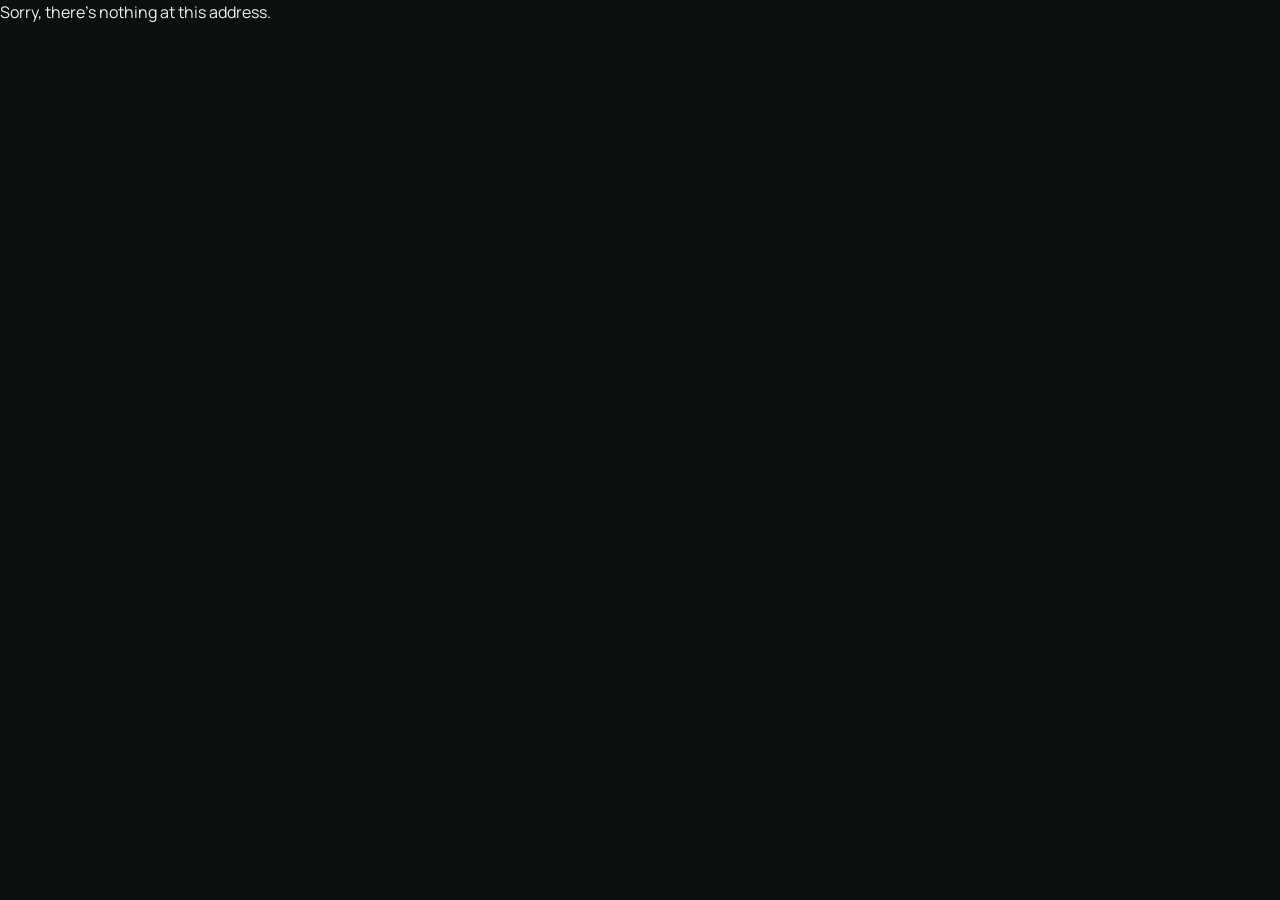
==== commit 0f2f496a: "Add SEO/link previews, EN+DE resume downloads, 3D hero, mobile polish - index.html: crawlable static" ====
--- a/index.html
+++ b/index.html
@@ -3,17 +3,171 @@
 <head>
     <meta charset="utf-8" />
     <meta name="viewport" content="width=device-width, initial-scale=1.0" />
-    <meta name="description" content="Portfolio of Rohit Suryaa Saravanan, Software Developer and Data Scientist building reliable software and intelligent data systems." />
+
+    <title>Rohit Suryaa Saravanan — Software Developer & Data Scientist</title>
+    <meta name="description" content="Rohit Suryaa Saravanan is a Software Developer and Data Scientist based in Fulda, Germany, building reliable C#/.NET software, backend systems, data products, and machine learning solutions. Open to opportunities." />
+    <meta name="author" content="Rohit Suryaa Saravanan" />
+    <meta name="keywords" content="Rohit Suryaa Saravanan, Software Developer, Data Scientist, C#, .NET, Blazor, Backend Engineer, Machine Learning, Data Engineering, Fulda, Germany" />
+    <link rel="canonical" href="https://rohitsuryaa.com/" />
+    <meta name="robots" content="index, follow" />
+    <meta name="theme-color" content="#0b0c10" />
+
+    <!-- Open Graph / Facebook / LinkedIn / WhatsApp -->
+    <meta property="og:type" content="website" />
+    <meta property="og:site_name" content="Rohit Suryaa Saravanan" />
+    <meta property="og:title" content="Rohit Suryaa Saravanan — Software Developer & Data Scientist" />
+    <meta property="og:description" content="I build reliable C#/.NET software and intelligent data systems. Software Developer & Data Scientist based in Fulda, Germany — open to opportunities." />
+    <meta property="og:url" content="https://rohitsuryaa.com/" />
+    <meta property="og:image" content="https://rohitsuryaa.com/og-image.png" />
+    <meta property="og:image:secure_url" content="https://rohitsuryaa.com/og-image.png" />
+    <meta property="og:image:type" content="image/png" />
+    <meta property="og:image:width" content="1200" />
+    <meta property="og:image:height" content="630" />
+    <meta property="og:image:alt" content="Rohit Suryaa Saravanan — Software Developer & Data Scientist" />
+    <meta property="og:locale" content="en_US" />
+    <meta property="og:locale:alternate" content="de_DE" />
+
+    <!-- Twitter -->
+    <meta name="twitter:card" content="summary_large_image" />
+    <meta name="twitter:title" content="Rohit Suryaa Saravanan — Software Developer & Data Scientist" />
+    <meta name="twitter:description" content="I build reliable C#/.NET software and intelligent data systems. Based in Fulda, Germany — open to opportunities." />
+    <meta name="twitter:image" content="https://rohitsuryaa.com/og-image.png" />
+    <meta name="twitter:image:alt" content="Rohit Suryaa Saravanan — Software Developer & Data Scientist" />
+
     <base href="/" />
     <link rel="stylesheet" href="css/app.css" />
     <link rel="icon" type="image/svg+xml" href="rss_logo.svg" />
-    <title>Rohit Suryaa Saravanan — Software Developer & Data Scientist</title>
+    <link rel="apple-touch-icon" href="icon-192.png" />
+    <link rel="manifest" href="site.webmanifest" />
+
+    <!-- Structured data: crawlers and search engines read this even though the app renders client-side -->
+    <script type="application/ld+json">
+    {
+      "@context": "https://schema.org",
+      "@type": "Person",
+      "name": "Rohit Suryaa Saravanan",
+      "alternateName": "Rohit Suryaa",
+      "url": "https://rohitsuryaa.com/",
+      "image": "https://rohitsuryaa.com/og-image.png",
+      "jobTitle": "Software Developer & Data Scientist",
+      "email": "mailto:rohitsuryaas21@gmail.com",
+      "description": "Software Developer and Data Scientist building reliable C#/.NET software, backend systems, data products, and machine learning solutions.",
+      "knowsLanguage": ["en", "de"],
+      "address": {
+        "@type": "PostalAddress",
+        "addressLocality": "Fulda",
+        "addressCountry": "Germany"
+      },
+      "alumniOf": [
+        {
+          "@type": "CollegeOrUniversity",
+          "name": "Hochschule Fulda",
+          "description": "MSc Data Science"
+        },
+        {
+          "@type": "CollegeOrUniversity",
+          "name": "SRM University",
+          "description": "BTech Big Data Computer Science"
+        }
+      ],
+      "knowsAbout": ["C#", ".NET", "Blazor", "Backend Engineering", "Data Engineering", "Machine Learning", "XGBoost", "Time Series", "REST APIs", "SQL", "Azure"],
+      "sameAs": [
+        "https://github.com/srohitsuryaa21",
+        "https://www.linkedin.com/in/rohit-suryaa-saravanan-197b33303/"
+      ]
+    }
+    </script>
+
+    <style>
+        /* Self-contained styling for the pre-Blazor / no-JS / crawler fallback.
+           Kept inline so it renders correctly even before app.css or the WASM runtime load. */
+        .app-fallback{min-height:100vh;margin:0 auto;max-width:760px;padding:64px 28px;
+            font-family:-apple-system,BlinkMacSystemFont,"Segoe UI",Roboto,Helvetica,Arial,sans-serif;
+            color:#e8eaee;background:#0b0c10;line-height:1.55;box-sizing:border-box}
+        .app-fallback a{color:#6cddb6;text-decoration:none}
+        .app-fallback a:hover{text-decoration:underline}
+        .app-fallback__eyebrow{font-size:13px;letter-spacing:.12em;text-transform:uppercase;color:#6cddb6;margin:0 0 14px}
+        .app-fallback h1{font-size:40px;line-height:1.1;margin:0 0 6px;font-weight:800;letter-spacing:-.02em}
+        .app-fallback__role{font-size:18px;color:#c4c8d2;margin:0 0 18px;font-weight:600}
+        .app-fallback__bio{font-size:16px;color:#9aa0ac;margin:0 0 26px}
+        .app-fallback h2{font-size:13px;letter-spacing:.1em;text-transform:uppercase;color:#7d838f;margin:30px 0 10px}
+        .app-fallback ul{margin:0;padding-left:18px;color:#aeb3bd;font-size:15px}
+        .app-fallback li{margin:0 0 7px}
+        .app-fallback__links{display:flex;flex-wrap:wrap;gap:18px;margin-top:30px;font-size:15px;font-weight:600}
+        .app-fallback__spinner{width:26px;height:26px;border-radius:50%;margin:8px 0 10px;
+            border:2px solid rgba(108,221,182,.25);border-top-color:#6cddb6;animation:rss-spin .8s linear infinite}
+        .app-fallback__loading{font-size:13px;color:#6a707c;margin:0}
+        @keyframes rss-spin{to{transform:rotate(360deg)}}
+        @media (prefers-reduced-motion:reduce){.app-fallback__spinner{animation:none}}
+    </style>
 </head>
 <body>
     <div id="app">
-        <div style="min-height:100vh;display:grid;place-items:center;font-family:sans-serif">Loading portfolio…</div>
+        <!--
+            The content below is shown while the Blazor WebAssembly app loads, and is what
+            search-engine crawlers and link-preview bots (LinkedIn, Slack, WhatsApp) see, since
+            they do not execute the WebAssembly runtime. Blazor replaces it once the app boots.
+        -->
+        <div class="app-fallback" role="status" aria-live="polite">
+            <header>
+                <p class="app-fallback__eyebrow">Based in Fulda · Open to opportunities</p>
+                <h1>Rohit Suryaa Saravanan</h1>
+                <p class="app-fallback__role">Software Developer &amp; Data Scientist</p>
+                <p class="app-fallback__bio">
+                    I build reliable software and intelligent data systems. Software Developer and
+                    Data Scientist with 1+ year of professional experience building backend systems,
+                    data products, machine learning solutions, and modern .NET applications. Currently
+                    pursuing an MSc in Data Science at Hochschule Fulda, Germany.
+                </p>
+                <div class="app-fallback__spinner" aria-hidden="true"></div>
+                <p class="app-fallback__loading">Loading the interactive portfolio…</p>
+            </header>
+
+            <section>
+                <h2>Selected work</h2>
+                <ul>
+                    <li><a href="https://github.com/srohitsuryaa21/windmill-pitch-prediction" rel="noopener">Windmill Pitch Prediction</a> — IEEE-published adaptive ML system, 96% accuracy, +21% power output.</li>
+                    <li><a href="https://github.com/srohitsuryaa21/supply-chain-forecasting" rel="noopener">Supply Chain Intelligence</a> — Analytics pipeline over 100,000+ e-commerce transactions.</li>
+                    <li><a href="https://github.com/srohitsuryaa21/defi_Farmer_Platform" rel="noopener">DeFi Farmer Platform</a> — IEEE-published Ethereum/Solidity agricultural finance system.</li>
+                    <li><a href="https://github.com/srohitsuryaa21/employee-attrition-prediction" rel="noopener">Employee Attrition Prediction</a> — Explainable HR classification model.</li>
+                    <li><a href="https://github.com/srohitsuryaa21/embedded-vehicle-control" rel="noopener">Embedded Vehicle Control Demonstrator</a> — ESP32 safety-state controller with HMI and CAN simulation.</li>
+                </ul>
+            </section>
+
+            <section>
+                <h2>Skills</h2>
+                <p style="color:#aeb3bd;font-size:15px;margin:0">C#, .NET, Blazor, Java, Spring Boot, REST APIs, Python, Pandas, Scikit-learn, XGBoost, TensorFlow, PostgreSQL, MySQL, MongoDB, SQL, Azure, Docker, CI/CD, Git, Agile.</p>
+            </section>
+
+            <nav class="app-fallback__links" aria-label="Contact and profiles">
+                <a href="mailto:rohitsuryaas21@gmail.com">rohitsuryaas21@gmail.com</a>
+                <a href="https://github.com/srohitsuryaa21" rel="noopener">GitHub</a>
+                <a href="https://www.linkedin.com/in/rohit-suryaa-saravanan-197b33303/" rel="noopener">LinkedIn</a>
+            </nav>
+        </div>
     </div>
-    <div id="blazor-error-ui">An unexpected error occurred. <a href="." class="reload">Reload</a></div>
+
+    <div id="blazor-error-ui">
+        <strong>Rohit Suryaa Saravanan</strong> — Software Developer &amp; Data Scientist.
+        The interactive view didn't load in your browser. You can still reach me directly:
+        <a href="mailto:rohitsuryaas21@gmail.com">rohitsuryaas21@gmail.com</a> ·
+        <a href="https://github.com/srohitsuryaa21" rel="noopener">GitHub</a> ·
+        <a href="https://www.linkedin.com/in/rohit-suryaa-saravanan-197b33303/" rel="noopener">LinkedIn</a>.
+        <a href="." class="reload">Reload</a>
+    </div>
+
+    <noscript>
+        <div class="app-fallback">
+            <h1>Rohit Suryaa Saravanan</h1>
+            <p class="app-fallback__role">Software Developer &amp; Data Scientist based in Fulda, Germany.</p>
+            <p class="app-fallback__bio">This portfolio is interactive and needs JavaScript. Reach me at
+                <a href="mailto:rohitsuryaas21@gmail.com">rohitsuryaas21@gmail.com</a>,
+                <a href="https://github.com/srohitsuryaa21" rel="noopener">GitHub</a>, or
+                <a href="https://www.linkedin.com/in/rohit-suryaa-saravanan-197b33303/" rel="noopener">LinkedIn</a>.
+            </p>
+        </div>
+    </noscript>
+
     <script src="js/portfolio.js"></script>
     <script src="_framework/blazor.webassembly.js"></script>
 </body>
--- a/css/app.css
+++ b/css/app.css
@@ -98,6 +98,9 @@
 .btn-primary span { font-size: 1.15rem; }
 .btn-outline { padding: .9rem 1.25rem; border: 1px solid var(--line); border-radius: 4px; background: transparent; color: var(--ink); }
 .btn-quiet { padding: .8rem 0; border-bottom: 1px solid var(--ink); color: var(--ink); }
+.hero-nudge { width: fit-content; display: inline-flex; align-items: center; gap: .7rem; margin-top: 1.25rem; padding: .65rem .85rem; border: 1px solid color-mix(in srgb, var(--lime) 35%, var(--line)); border-radius: 999px; background: color-mix(in srgb, var(--lime) 9%, transparent); color: var(--ink); text-decoration: none; font: .68rem var(--mono); text-transform: uppercase; letter-spacing: .03em; }
+.hero-nudge span { width: 8px; height: 8px; border-radius: 50%; background: var(--lime); box-shadow: 0 0 0 0 rgba(185,255,69,.45); animation: nudgePulse 1.7s infinite; }
+@keyframes nudgePulse { 70% { box-shadow: 0 0 0 10px rgba(185,255,69,0); } 100% { box-shadow: 0 0 0 0 rgba(185,255,69,0); } }
 .hero-meta { display: flex; flex-wrap: wrap; gap: 1.5rem 2.5rem; margin-top: 4rem; color: var(--muted); font: .66rem var(--mono); text-transform: uppercase; }
 .hero-meta span { display: grid; gap: .15rem; }
 .hero-meta strong { color: var(--ink); font-size: .85rem; }
@@ -182,6 +185,58 @@
 .lab-section { overflow: hidden; background: #101410; color: #edf2eb; }
 .lab-section .section-number, .lab-section .section-label { color: #758078; }
 .lab-section h2 em { color: var(--lime); }
+.role-scanner { display: grid; grid-template-columns: .85fr 1.15fr; border: 1px solid rgba(255,255,255,.13); border-radius: 18px; overflow: hidden; background: radial-gradient(circle at 78% 8%, rgba(185,255,69,.13), transparent 32%), #151a16; box-shadow: 0 35px 100px rgba(0,0,0,.35); }
+.scanner-sidebar { padding: clamp(1.5rem,4vw,3rem); border-right: 1px solid rgba(255,255,255,.12); }
+.scanner-sidebar > p { margin: -1.1rem 0 2rem; color: #aab4ab; font-size: .9rem; line-height: 1.75; }
+.role-options { display: grid; gap: .7rem; }
+.role-options button { display: grid; grid-template-columns: auto 1fr; gap: .1rem .75rem; align-items: center; padding: .95rem; border: 1px solid rgba(255,255,255,.12); border-radius: 12px; background: rgba(255,255,255,.025); color: #edf2eb; text-align: left; cursor: pointer; transition: transform .22s ease, border-color .22s ease, background .22s ease; }
+.role-options button:hover, .role-options button.active { transform: translateX(6px); border-color: rgba(185,255,69,.65); background: rgba(185,255,69,.09); }
+.role-options button > span { grid-row: span 2; display: grid; place-items: center; min-width: 42px; height: 42px; border-radius: 11px; background: rgba(185,255,69,.12); color: var(--lime); font: .7rem var(--mono); }
+.role-options b { font-size: .86rem; }
+.role-options small { color: #879188; font: .62rem var(--mono); text-transform: uppercase; letter-spacing: .04em; }
+.scanner-output { padding: clamp(1.5rem,4vw,3rem); }
+.fit-topline { display: grid; grid-template-columns: 210px 1fr; align-items: center; gap: clamp(1.4rem,4vw,3rem); }
+.fit-orbit { --size: 205px; width: var(--size); aspect-ratio: 1; display: grid; place-items: center; position: relative; border-radius: 50%; background: conic-gradient(var(--lime) calc(var(--value)*1%), rgba(255,255,255,.08) 0); }
+.fit-orbit::before { content: ''; position: absolute; inset: 13px; border-radius: 50%; background: #151a16; box-shadow: inset 0 0 0 1px rgba(255,255,255,.08); }
+.fit-orbit::after { content: ''; position: absolute; inset: -13px; border: 1px dashed rgba(185,255,69,.28); border-radius: 50%; animation: rotateSlow 18s linear infinite; }
+@keyframes rotateSlow { to { transform: rotate(360deg); } }
+.fit-orbit div { position: relative; text-align: center; }
+.fit-orbit strong { display: block; font-size: 3.2rem; letter-spacing: -.07em; }
+.fit-orbit span, .fit-summary > span { color: #758078; font: .62rem var(--mono); text-transform: uppercase; letter-spacing: .05em; }
+.fit-summary h3 { max-width: 520px; margin: .7rem 0 1rem; font-size: clamp(2rem,4vw,4.1rem); line-height: .95; letter-spacing: -.06em; }
+.fit-summary p { color: #aab4ab; line-height: 1.75; }
+.fit-evidence { display: grid; grid-template-columns: repeat(3,1fr); gap: .8rem; margin-top: 2rem; }
+.fit-evidence article { min-height: 145px; padding: 1rem; border: 1px solid rgba(255,255,255,.1); border-radius: 14px; background: rgba(0,0,0,.18); }
+.fit-evidence span { color: var(--lime); font: .62rem var(--mono); }
+.fit-evidence p { margin-top: 1rem; color: #dfe6dc; font-size: .82rem; line-height: 1.6; }
+.fit-stack { display: flex; flex-wrap: wrap; gap: .5rem; margin-top: 1rem; }
+.fit-stack span { padding: .45rem .65rem; border-radius: 999px; background: rgba(185,255,69,.1); color: #e7ffd0; font: .62rem var(--mono); }
+.fit-link { display: inline-flex; margin-top: 1.6rem; color: var(--lime); font: .72rem var(--mono); text-transform: uppercase; text-underline-offset: 5px; }
+:root:not([data-theme="dark"]) .lab-section { background: #f2f0e9; color: #121512; }
+:root:not([data-theme="dark"]) .lab-section .section-number,
+:root:not([data-theme="dark"]) .lab-section .section-label { color: #6d756d; }
+:root:not([data-theme="dark"]) .lab-section h2 em { color: var(--green); }
+:root:not([data-theme="dark"]) .role-scanner { border-color: rgba(18,21,18,.12); background: radial-gradient(circle at 78% 8%, rgba(38,95,64,.12), transparent 32%), #fbfaf6; box-shadow: 0 30px 90px rgba(24,31,23,.12); }
+:root:not([data-theme="dark"]) .scanner-sidebar { border-right-color: rgba(18,21,18,.12); border-bottom-color: rgba(18,21,18,.12); }
+:root:not([data-theme="dark"]) .scanner-sidebar > p,
+:root:not([data-theme="dark"]) .fit-summary p { color: #515851; }
+:root:not([data-theme="dark"]) .control-heading,
+:root:not([data-theme="dark"]) .fit-orbit span,
+:root:not([data-theme="dark"]) .fit-summary > span { color: #6d756d; }
+:root:not([data-theme="dark"]) .control-heading i,
+:root:not([data-theme="dark"]) .fit-link,
+:root:not([data-theme="dark"]) .fit-evidence span { color: var(--green); }
+:root:not([data-theme="dark"]) .role-options button { border-color: rgba(18,21,18,.12); background: rgba(18,21,18,.025); color: #121512; }
+:root:not([data-theme="dark"]) .role-options button:hover,
+:root:not([data-theme="dark"]) .role-options button.active { border-color: rgba(38,95,64,.45); background: rgba(38,95,64,.08); }
+:root:not([data-theme="dark"]) .role-options button > span { background: rgba(38,95,64,.1); color: var(--green); }
+:root:not([data-theme="dark"]) .role-options small { color: #6d756d; }
+:root:not([data-theme="dark"]) .fit-orbit { background: conic-gradient(var(--green) calc(var(--value)*1%), rgba(18,21,18,.09) 0); }
+:root:not([data-theme="dark"]) .fit-orbit::before { background: #fbfaf6; box-shadow: inset 0 0 0 1px rgba(18,21,18,.08); }
+:root:not([data-theme="dark"]) .fit-orbit::after { border-color: rgba(38,95,64,.25); }
+:root:not([data-theme="dark"]) .fit-evidence article { border-color: rgba(18,21,18,.1); background: rgba(255,255,255,.72); }
+:root:not([data-theme="dark"]) .fit-evidence p { color: #252b25; }
+:root:not([data-theme="dark"]) .fit-stack span { background: rgba(38,95,64,.09); color: #18452d; }
 .lab-console { display: grid; grid-template-columns: .9fr 1.1fr; border: 1px solid rgba(255,255,255,.13); border-radius: 12px; background: #151a16; box-shadow: 0 35px 100px rgba(0,0,0,.35); }
 .lab-controls { padding: clamp(1.5rem,4vw,3rem); border-right: 1px solid rgba(255,255,255,.12); }
 .control-heading { display: flex; justify-content: space-between; margin-bottom: 2.5rem; color: #89938a; font: .65rem var(--mono); }
@@ -268,6 +323,43 @@
 .command-results kbd { color: var(--muted); font: .7rem var(--mono); }
 .command-footer { display: block; padding: .7rem 1.2rem; border-top: 1px solid var(--line); color: var(--muted); font: .6rem var(--mono); }
 
+.blog-page { min-height: 100svh; padding: 2rem clamp(1.2rem,5vw,5rem) 5rem; background: var(--bg); color: var(--ink); }
+.blog-nav { position: static; width: min(100%, 1180px); margin: 0 auto 5rem; padding: .65rem .7rem; display: flex; align-items: center; justify-content: space-between; border: 1px solid var(--line); border-radius: 999px; background: color-mix(in srgb, var(--surface-2) 82%, transparent); box-shadow: none; }
+.blog-nav > div { display: flex; align-items: center; gap: .45rem; }
+.blog-nav a:not(.nav-logo) { padding: .55rem .85rem; border-radius: 999px; color: var(--ink-2); text-decoration: none; font: .68rem var(--mono); text-transform: uppercase; letter-spacing: .04em; }
+.blog-nav a:not(.nav-logo):hover { background: var(--surface); color: var(--ink); }
+.blog-hero { width: min(100%, 1180px); margin: 0 auto 4rem; display: grid; grid-template-columns: 1fr 230px; gap: 2rem; align-items: end; }
+.blog-hero h1 { max-width: 950px; margin-top: 1rem; font-size: clamp(3rem,7vw,7rem); line-height: .9; letter-spacing: -.075em; }
+.blog-hero p { max-width: 720px; margin-top: 1.6rem; color: var(--ink-2); font-size: clamp(1rem,1.5vw,1.2rem); line-height: 1.75; }
+.blog-hero aside { min-height: 180px; display: grid; align-content: end; padding: 1.3rem; border: 1px solid var(--line); border-radius: 18px; background: var(--surface-2); }
+.blog-hero aside strong { font-size: 4rem; line-height: .9; letter-spacing: -.08em; }
+.blog-hero aside span { color: var(--muted); font: .68rem var(--mono); text-transform: uppercase; }
+.blog-grid { width: min(100%, 1180px); margin: auto; display: grid; grid-template-columns: repeat(2, minmax(0, 1fr)); gap: 1rem; }
+.blog-card { min-height: 330px; display: flex; flex-direction: column; padding: clamp(1.3rem,3vw,2rem); border: 1px solid var(--line); border-radius: 20px; background: var(--surface-2); transition: transform .25s ease, border-color .25s ease, box-shadow .25s ease; }
+.blog-card:hover { transform: translateY(-6px); border-color: color-mix(in srgb, var(--green) 35%, var(--line)); box-shadow: var(--shadow); }
+.blog-card-meta { display: flex; flex-wrap: wrap; gap: .5rem 1rem; color: var(--muted); font: .65rem var(--mono); text-transform: uppercase; letter-spacing: .04em; }
+.blog-card h2 { margin: 2rem 0 1rem; font-size: clamp(1.9rem,3.5vw,3.4rem); line-height: .95; }
+.blog-card h2 a { color: var(--ink); text-decoration: none; }
+.blog-card p { color: var(--ink-2); line-height: 1.75; }
+.blog-tags { display: flex; flex-wrap: wrap; gap: .45rem; margin-top: auto; padding-top: 2rem; }
+.blog-tags span { padding: .42rem .6rem; border: 1px solid var(--line); border-radius: 999px; color: var(--ink-2); font: .61rem var(--mono); }
+.blog-empty { width: min(100%, 900px); margin: 0 auto; padding: 3rem; border: 1px solid var(--line); border-radius: 24px; background: var(--surface-2); }
+.blog-empty h1, .blog-empty h2 { font-size: clamp(2.5rem,5vw,5rem); }
+.blog-empty p { margin: 1rem 0 2rem; color: var(--ink-2); }
+.blog-article { width: min(100%, 880px); margin: 0 auto; padding: clamp(1.5rem,5vw,4rem); border: 1px solid var(--line); border-radius: 26px; background: var(--surface-2); }
+.blog-article header { margin-top: 2rem; padding-bottom: 2.5rem; border-bottom: 1px solid var(--line); }
+.blog-article h1 { margin: 1rem 0 1.2rem; font-size: clamp(3rem,7vw,6.8rem); line-height: .9; letter-spacing: -.075em; }
+.blog-article header p { color: var(--ink-2); font-size: 1.15rem; line-height: 1.75; }
+.blog-content { padding-top: 2.5rem; color: var(--ink-2); font-size: 1.05rem; line-height: 1.85; }
+.blog-content h2 { margin: 2.4rem 0 1rem; color: var(--ink); font-size: clamp(2rem,4vw,3.4rem); }
+.blog-content p, .blog-content ul, .blog-content ol { margin-bottom: 1.2rem; }
+.blog-content a { color: var(--green); }
+.blog-content code { padding: .12rem .35rem; border-radius: 5px; background: var(--surface); color: var(--ink); }
+.blog-content ul, .blog-content ol { padding-left: 1.4rem; }
+.skeleton { min-height: 320px; overflow: hidden; position: relative; }
+.skeleton::after { content: ''; position: absolute; inset: 0; background: linear-gradient(90deg, transparent, color-mix(in srgb, var(--ink) 8%, transparent), transparent); animation: shimmer 1.3s infinite; }
+@keyframes shimmer { from { transform: translateX(-100%); } to { transform: translateX(100%); } }
+
 .reveal { opacity: 0; transform: translateY(28px); transition: opacity .8s ease, transform .8s cubic-bezier(.2,.75,.2,1); }
 .reveal.visible { opacity: 1; transform: translateY(0); }
 #blazor-error-ui { display: none; }
@@ -296,12 +388,18 @@
     .project-card { grid-template-columns: 1fr; }
     .project-visual { min-height: 300px; }
     .case-study-grid { grid-template-columns: 1fr; }
+    .role-scanner { grid-template-columns: 1fr; }
+    .scanner-sidebar { border-right: 0; border-bottom: 1px solid rgba(255,255,255,.12); }
+    .fit-topline { grid-template-columns: 1fr; justify-items: center; text-align: center; }
+    .fit-evidence { grid-template-columns: 1fr; }
     .lab-console { grid-template-columns: 1fr; }
     .lab-controls { border-right: 0; border-bottom: 1px solid rgba(255,255,255,.12); }
     .lab-output { grid-template-columns: 1fr; justify-items: center; }
     .metric-stack { width: 100%; }
     .lab-insight { grid-column: auto; }
     .credential-marquee { margin-bottom: -7rem; }
+    .blog-hero, .blog-grid { grid-template-columns: 1fr; }
+    .blog-hero aside { min-height: auto; }
 }
 
 @media (max-width: 560px) {
@@ -314,13 +412,21 @@
     .floating-chip { display: none; }
     .hero-meta { display: grid; grid-template-columns: repeat(3,1fr); gap: .5rem; }
     .hero-meta span { font-size: .55rem; }
+    .hero-nudge { font-size: .58rem; }
     .education-timeline article { grid-template-columns: 1fr auto; }
     .education-timeline time { grid-column: 1 / -1; }
     .tool-group { grid-template-columns: 1fr; }
     .model-selector { grid-template-columns: 1fr; }
     .metric-ring { --size: 190px; }
+    .fit-orbit { --size: 185px; }
+    .role-options button { transform: none !important; }
     .contact-actions { flex-direction: column; }
     .contact-email { width: 100%; gap: .5rem; font-size: .65rem; }
+    .blog-page { padding-inline: 1rem; }
+    .blog-nav { align-items: flex-start; border-radius: 22px; flex-direction: column; gap: .7rem; }
+    .blog-nav > div { width: 100%; justify-content: space-between; }
+    .blog-nav a:not(.nav-logo) { padding-inline: .45rem; font-size: .58rem; }
+    .blog-article, .blog-empty { padding: 1.2rem; border-radius: 18px; }
     footer { flex-direction: column; text-align: center; }
 }
 
